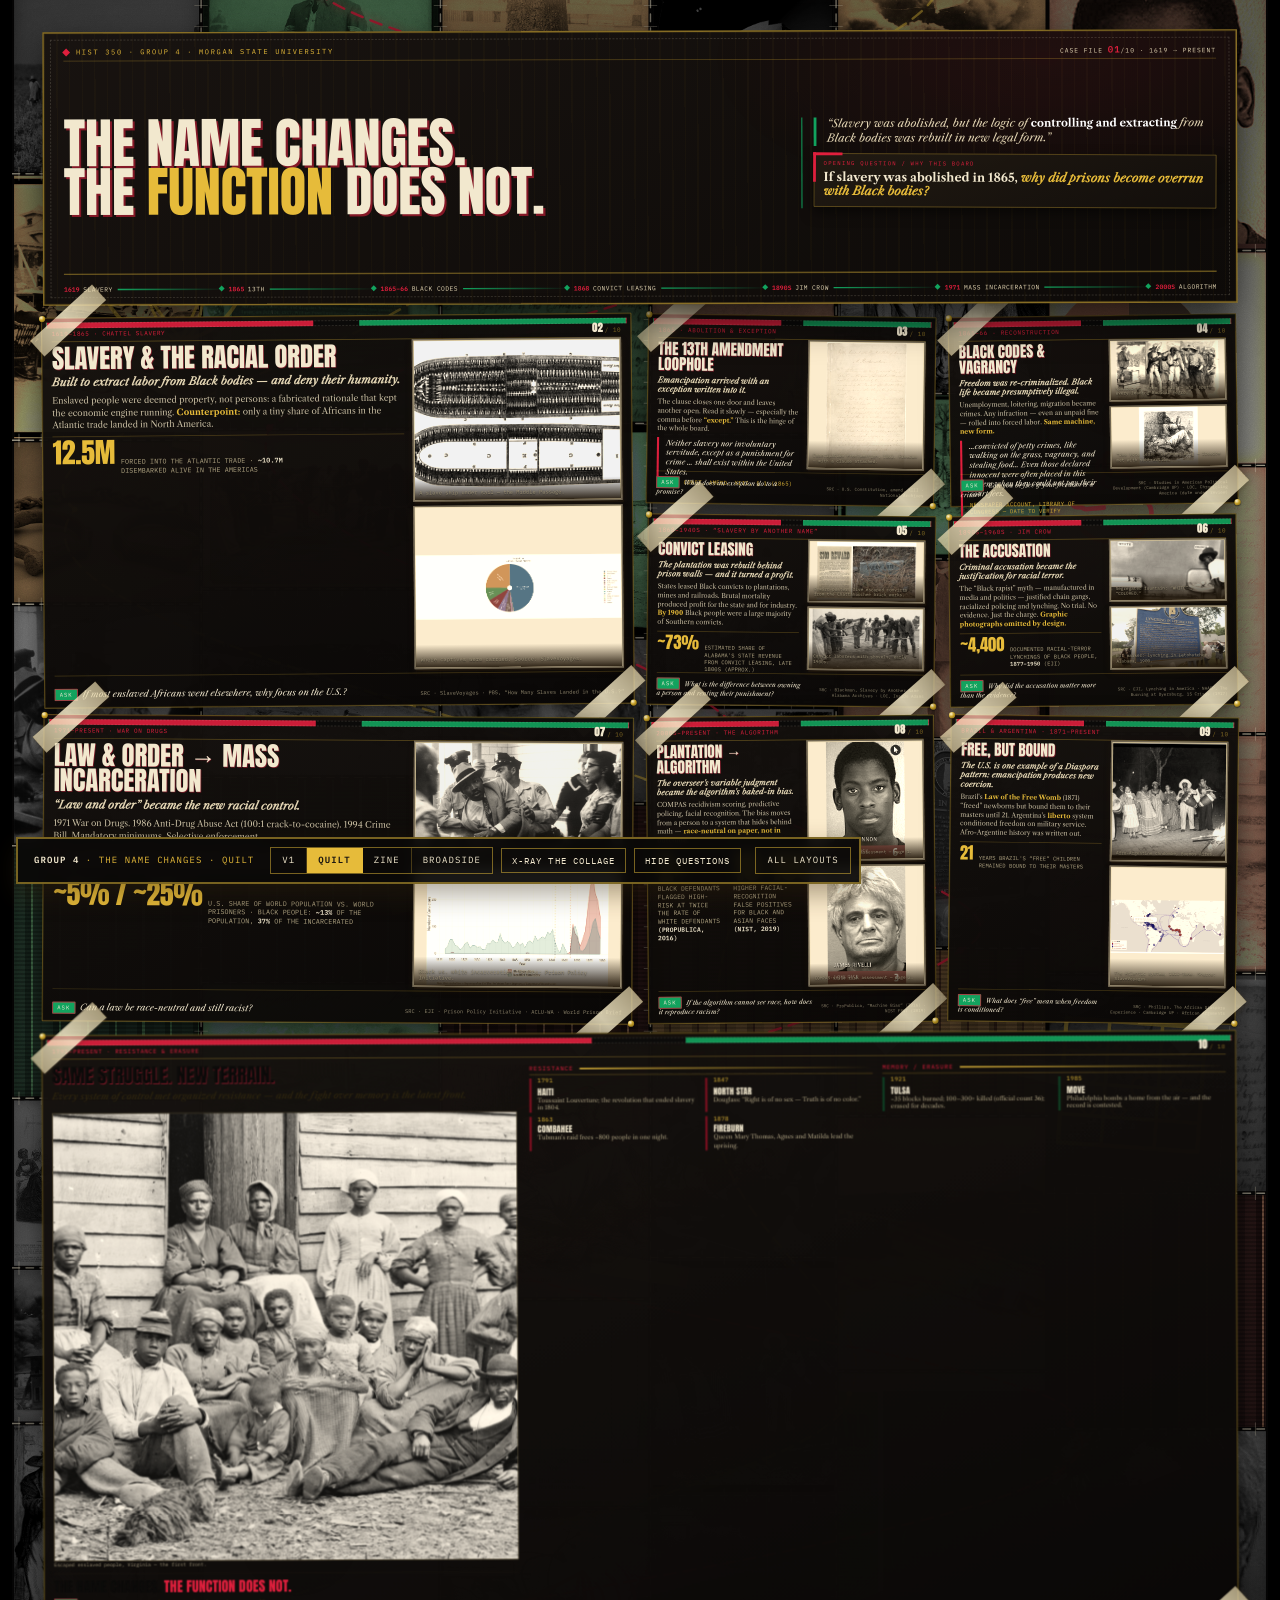
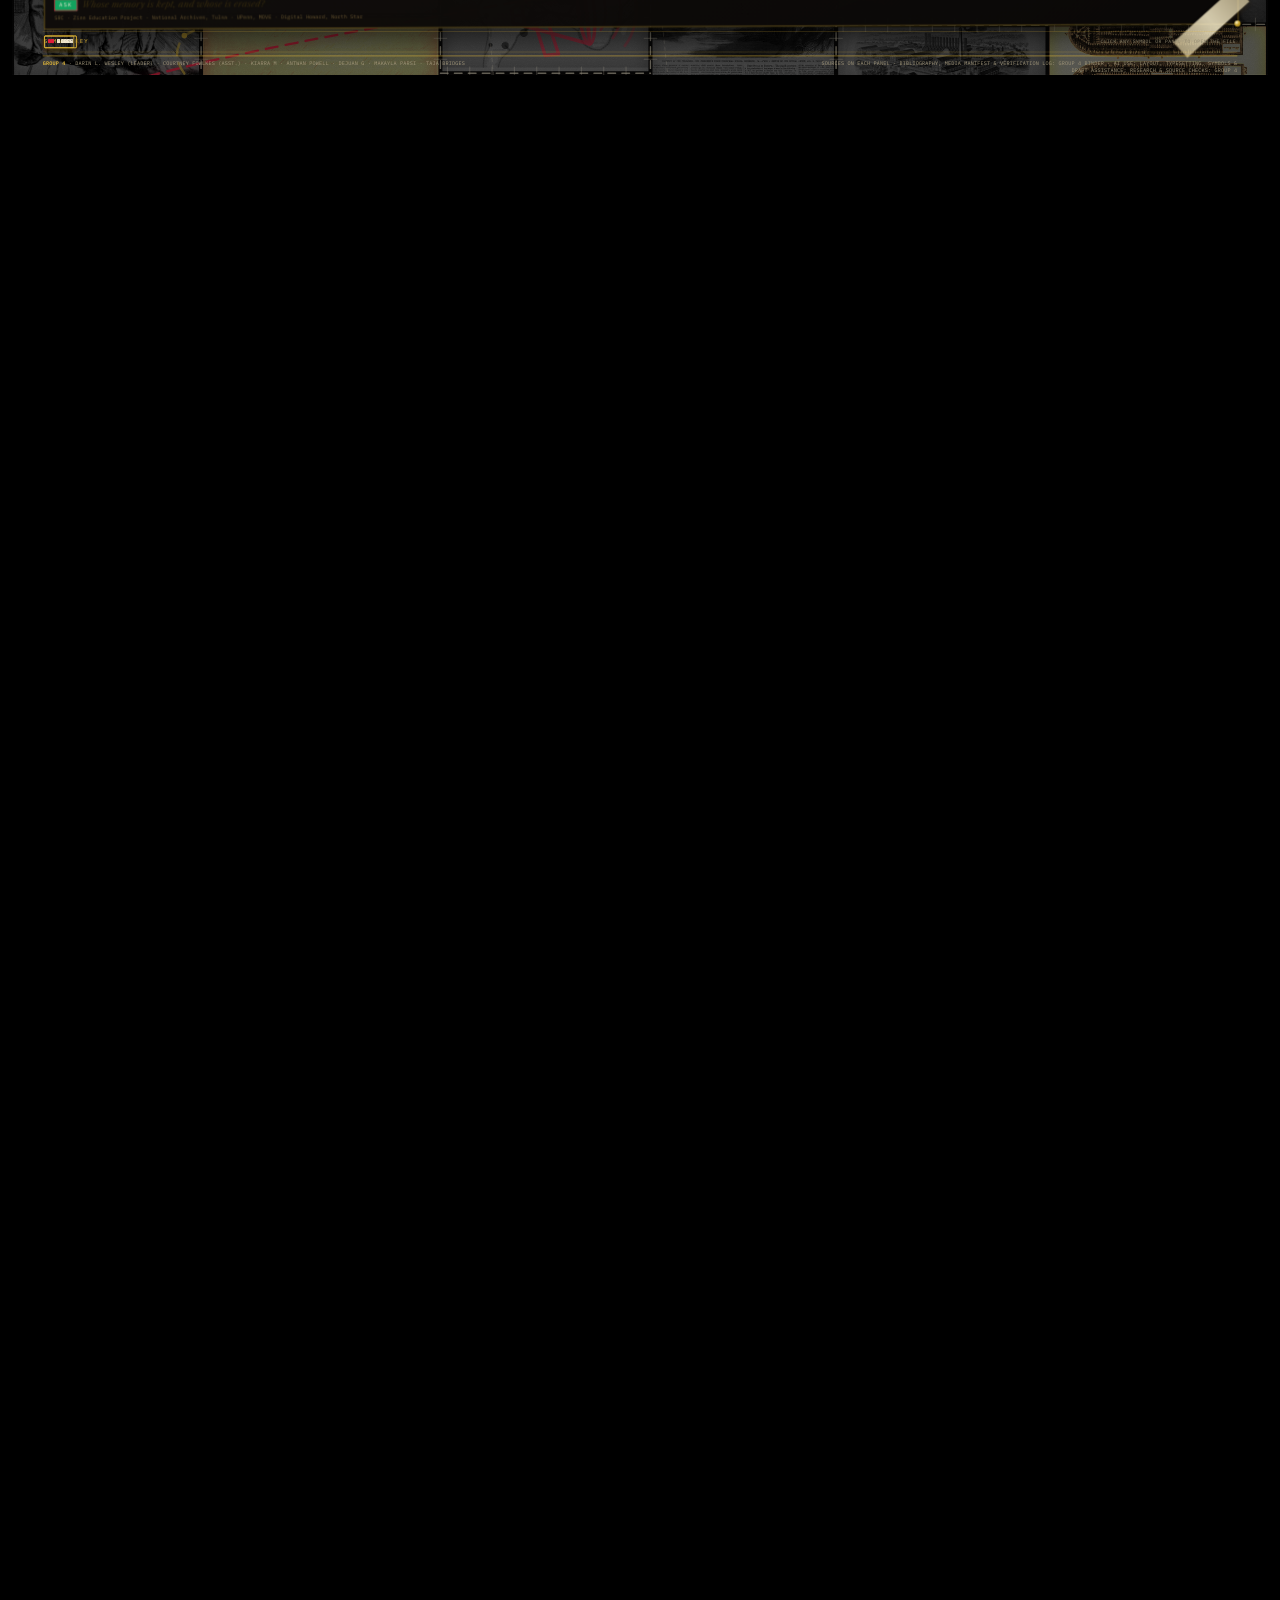
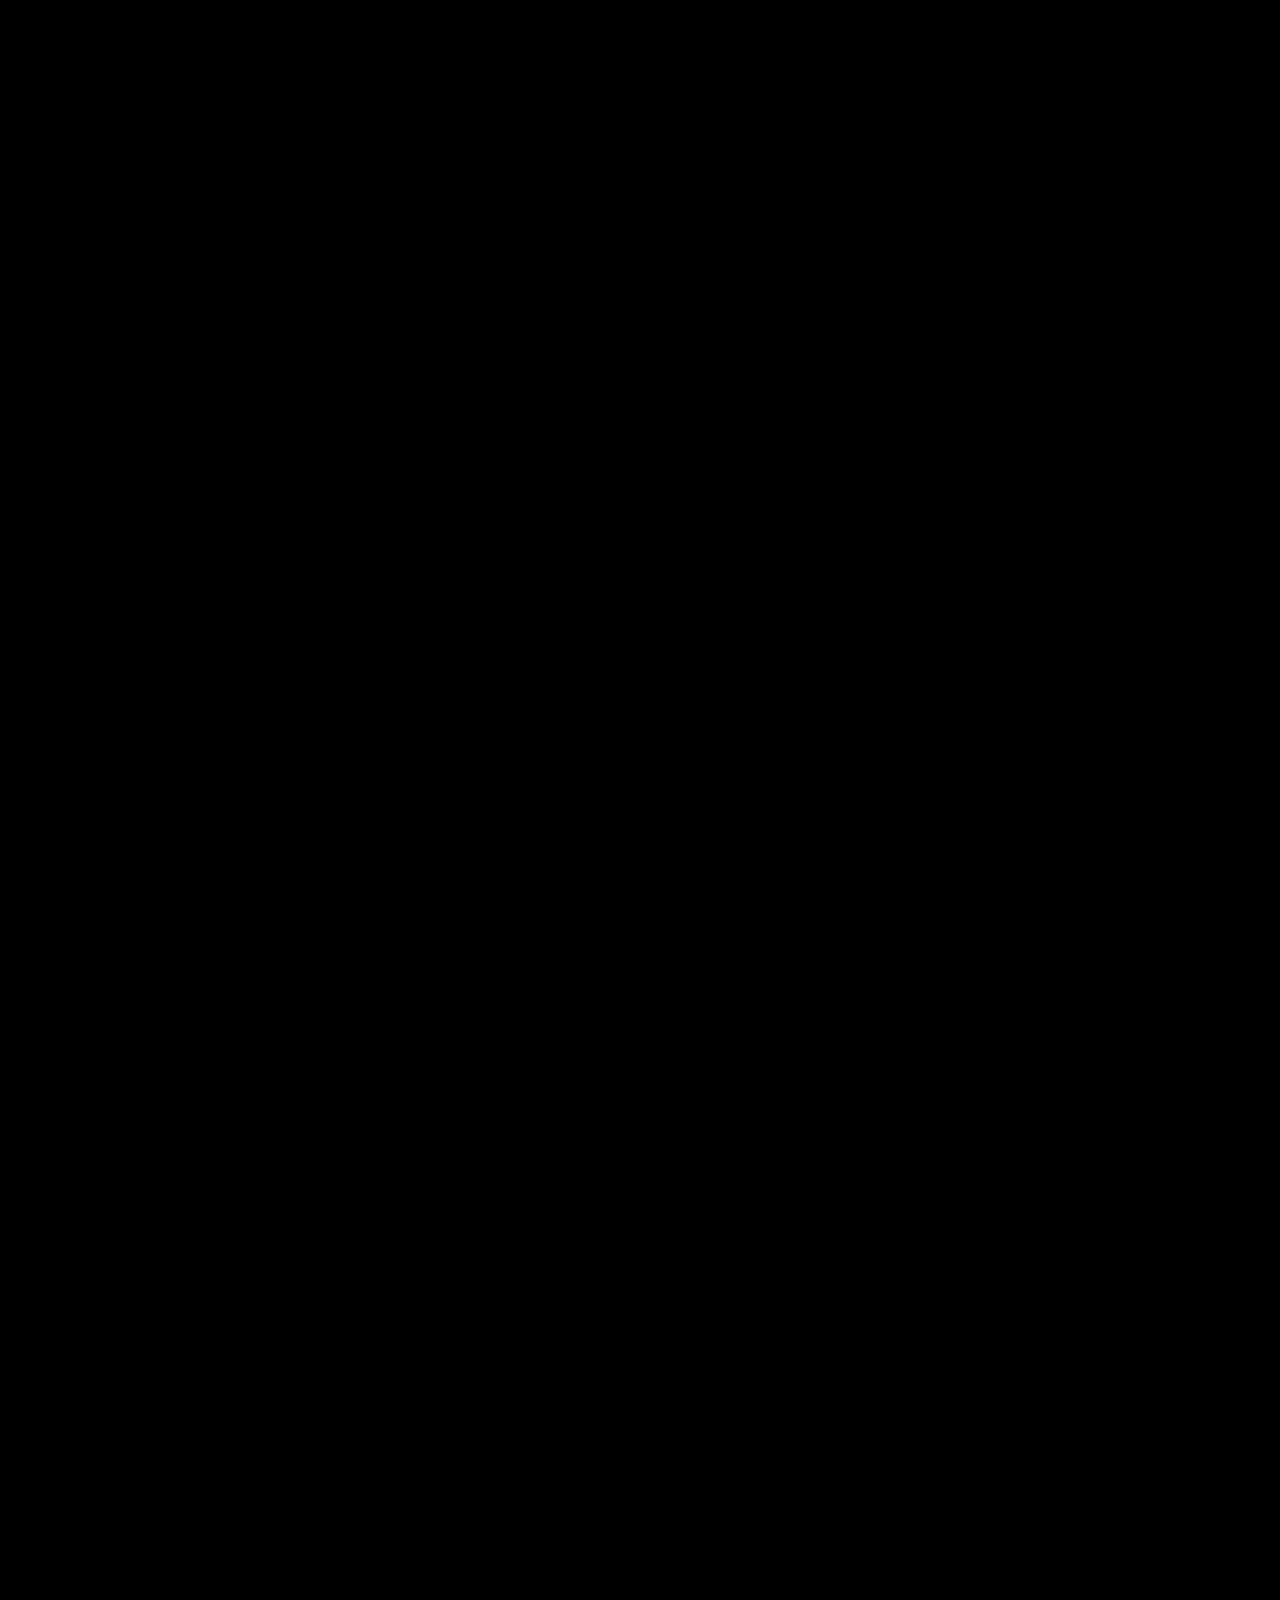
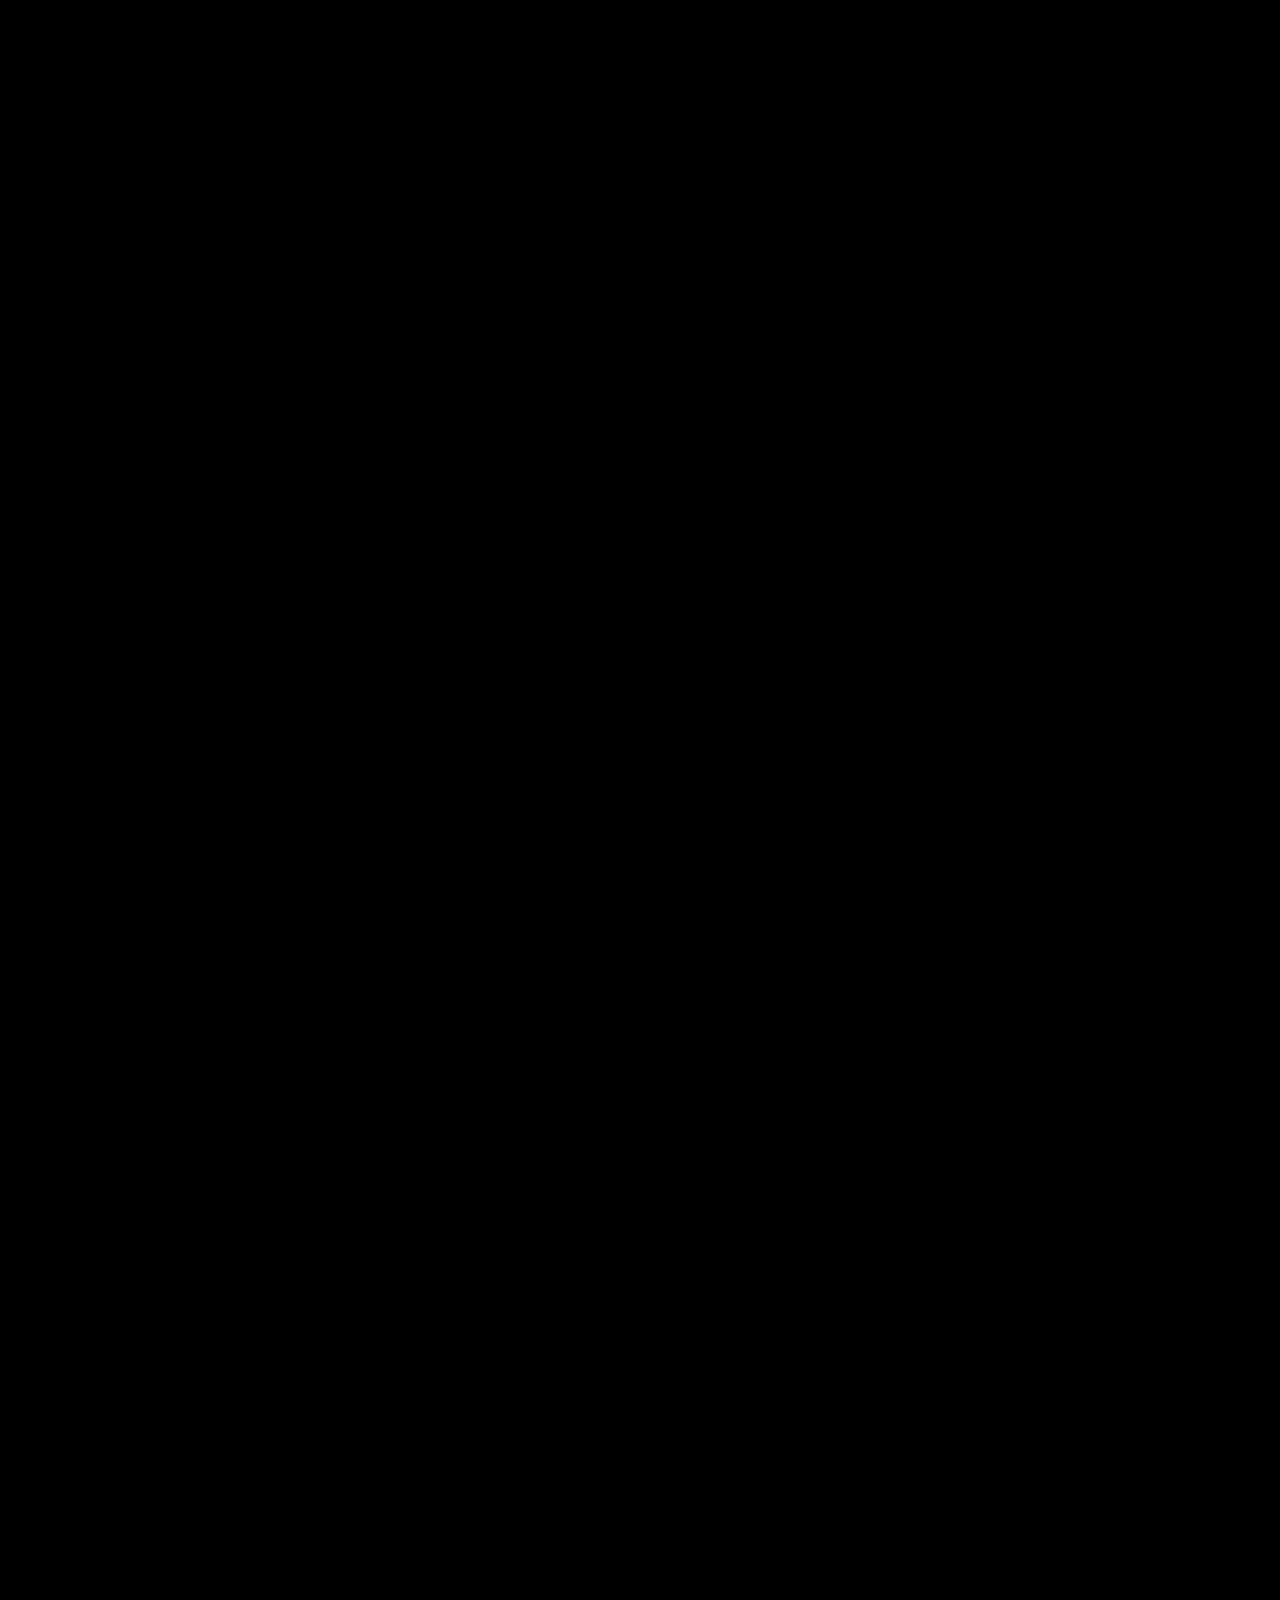
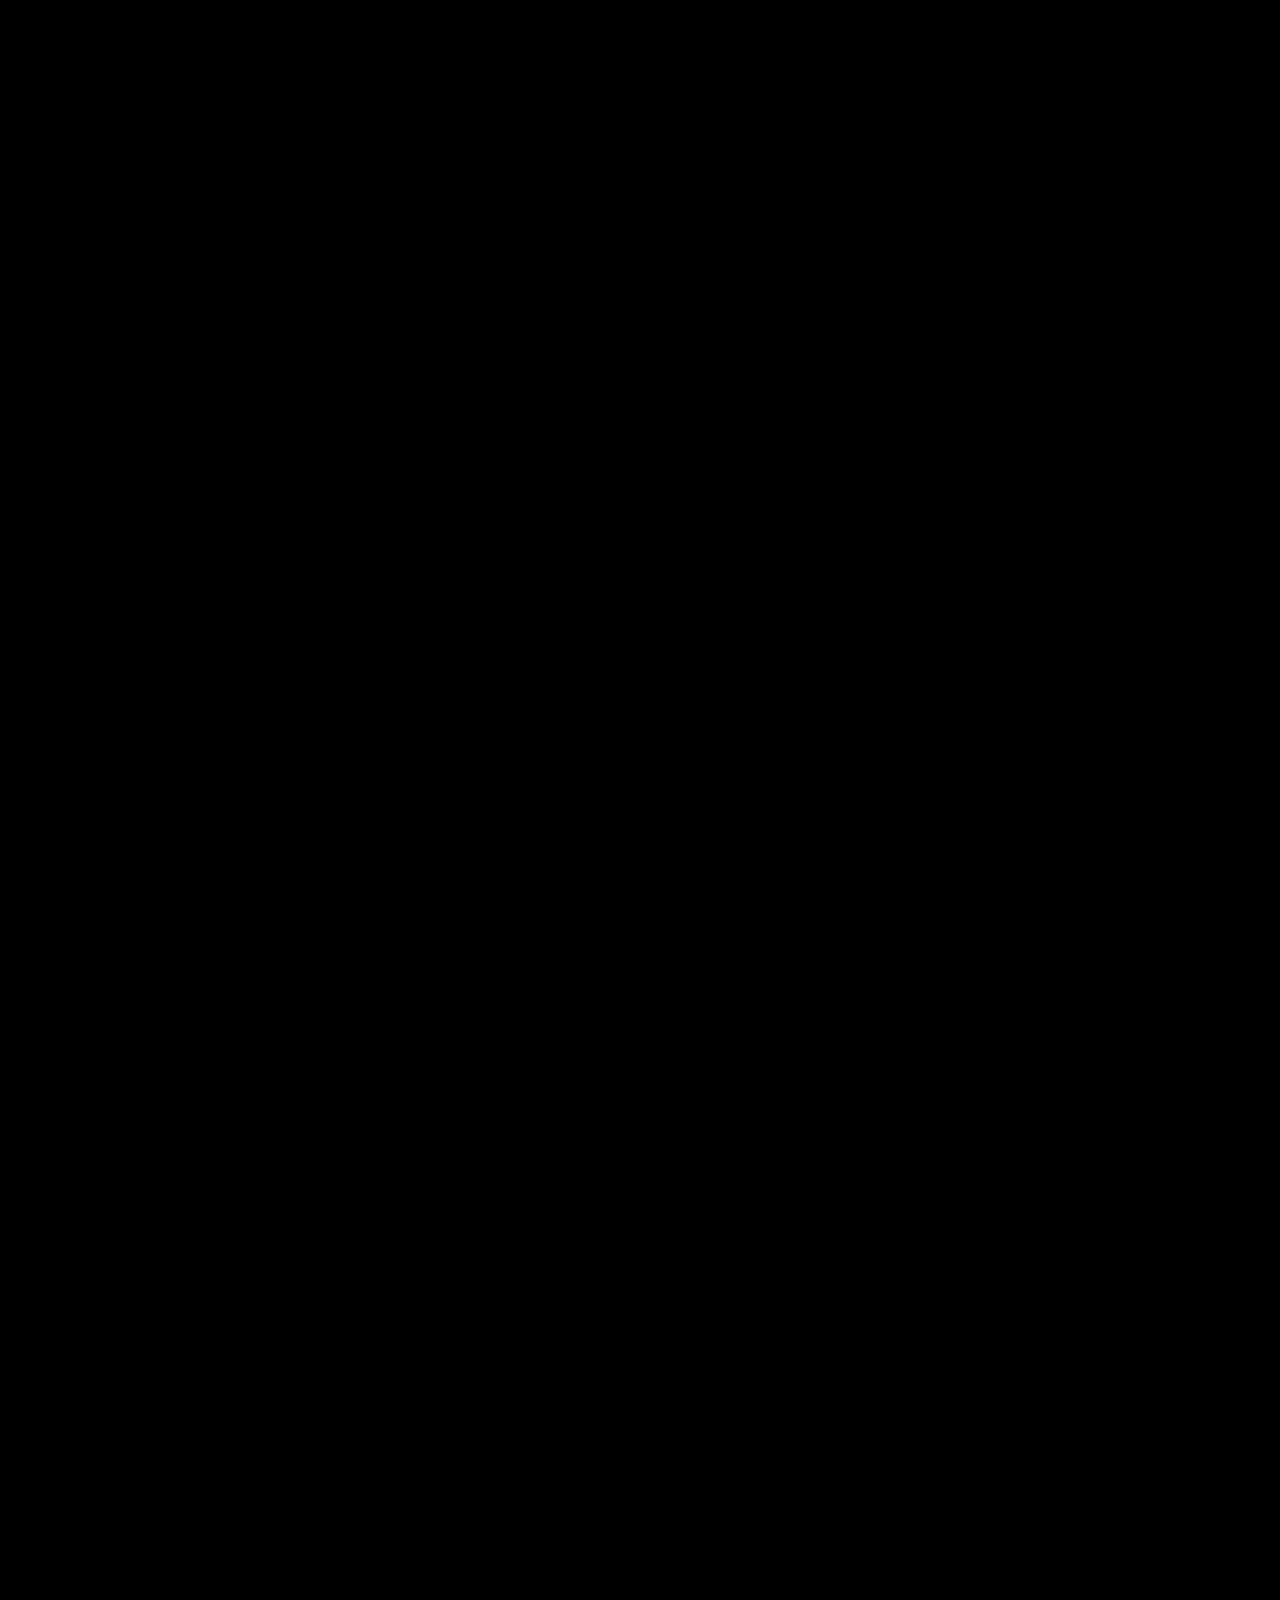
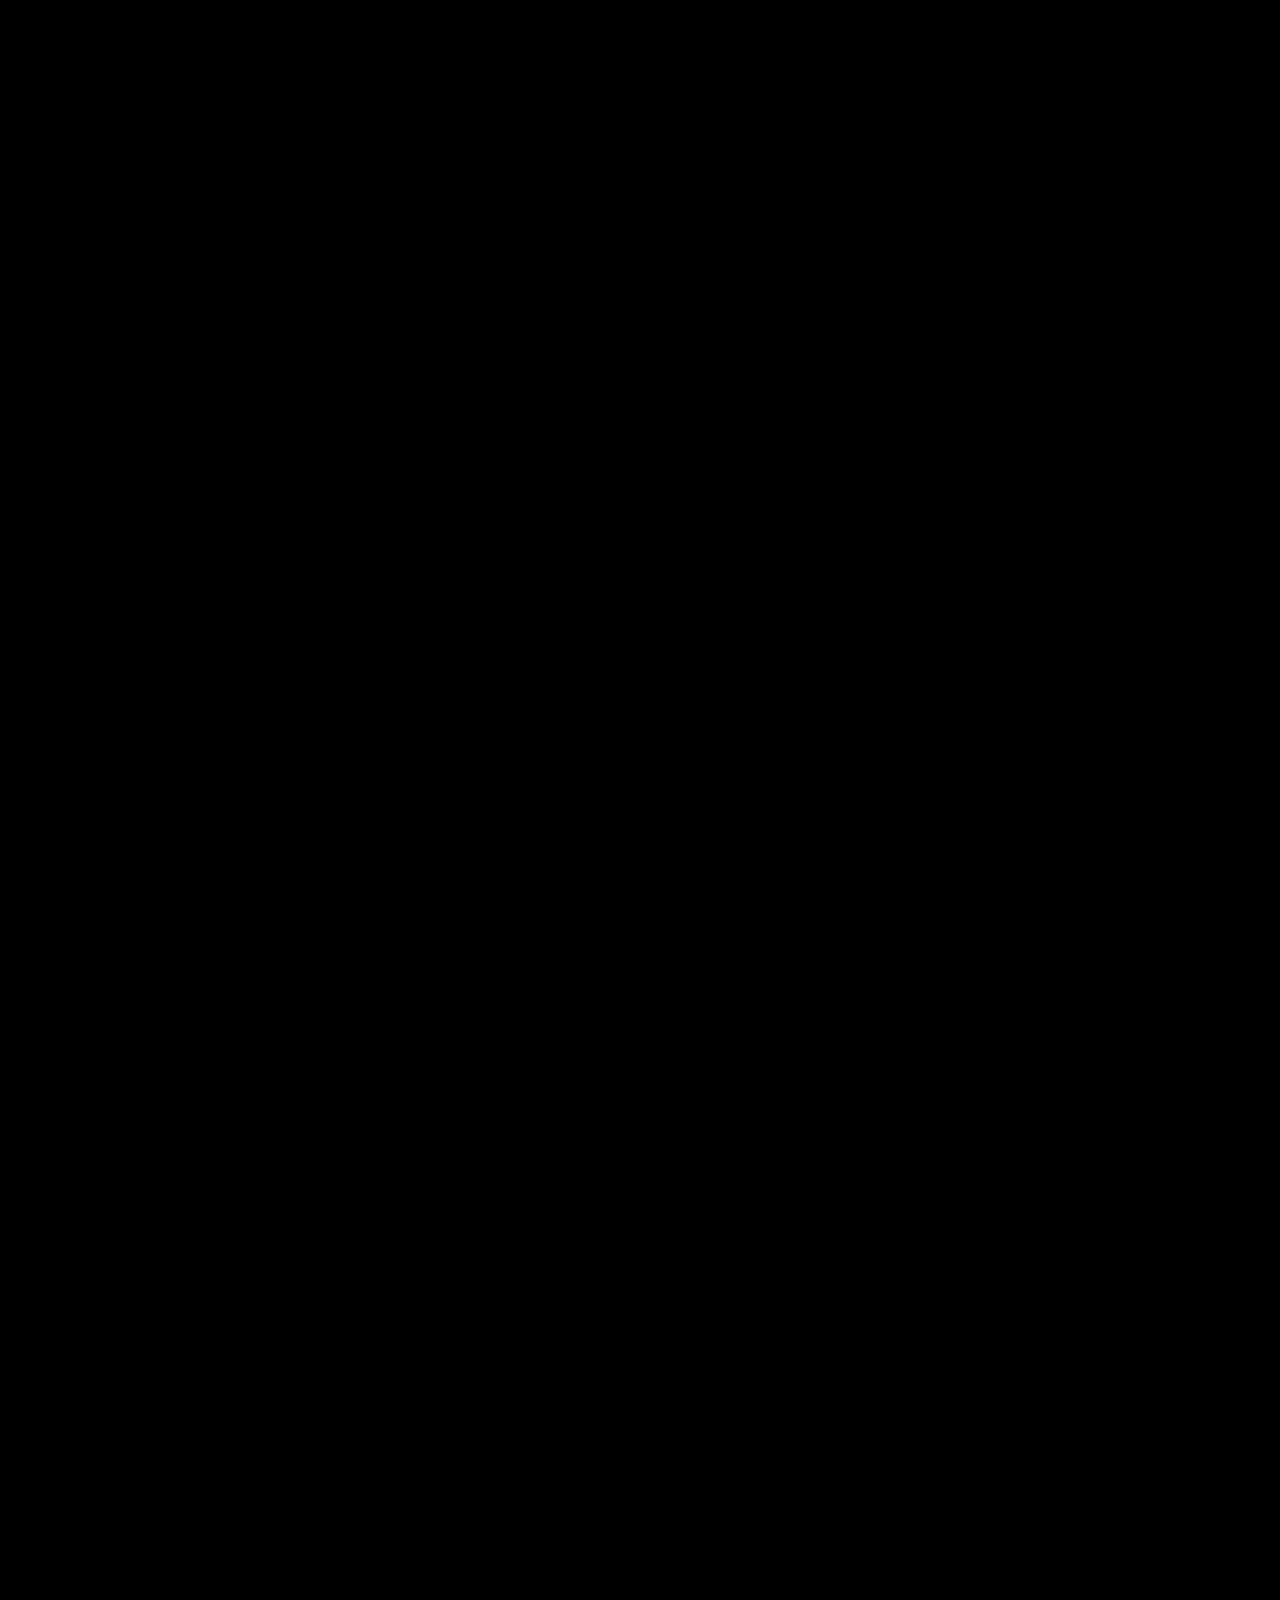
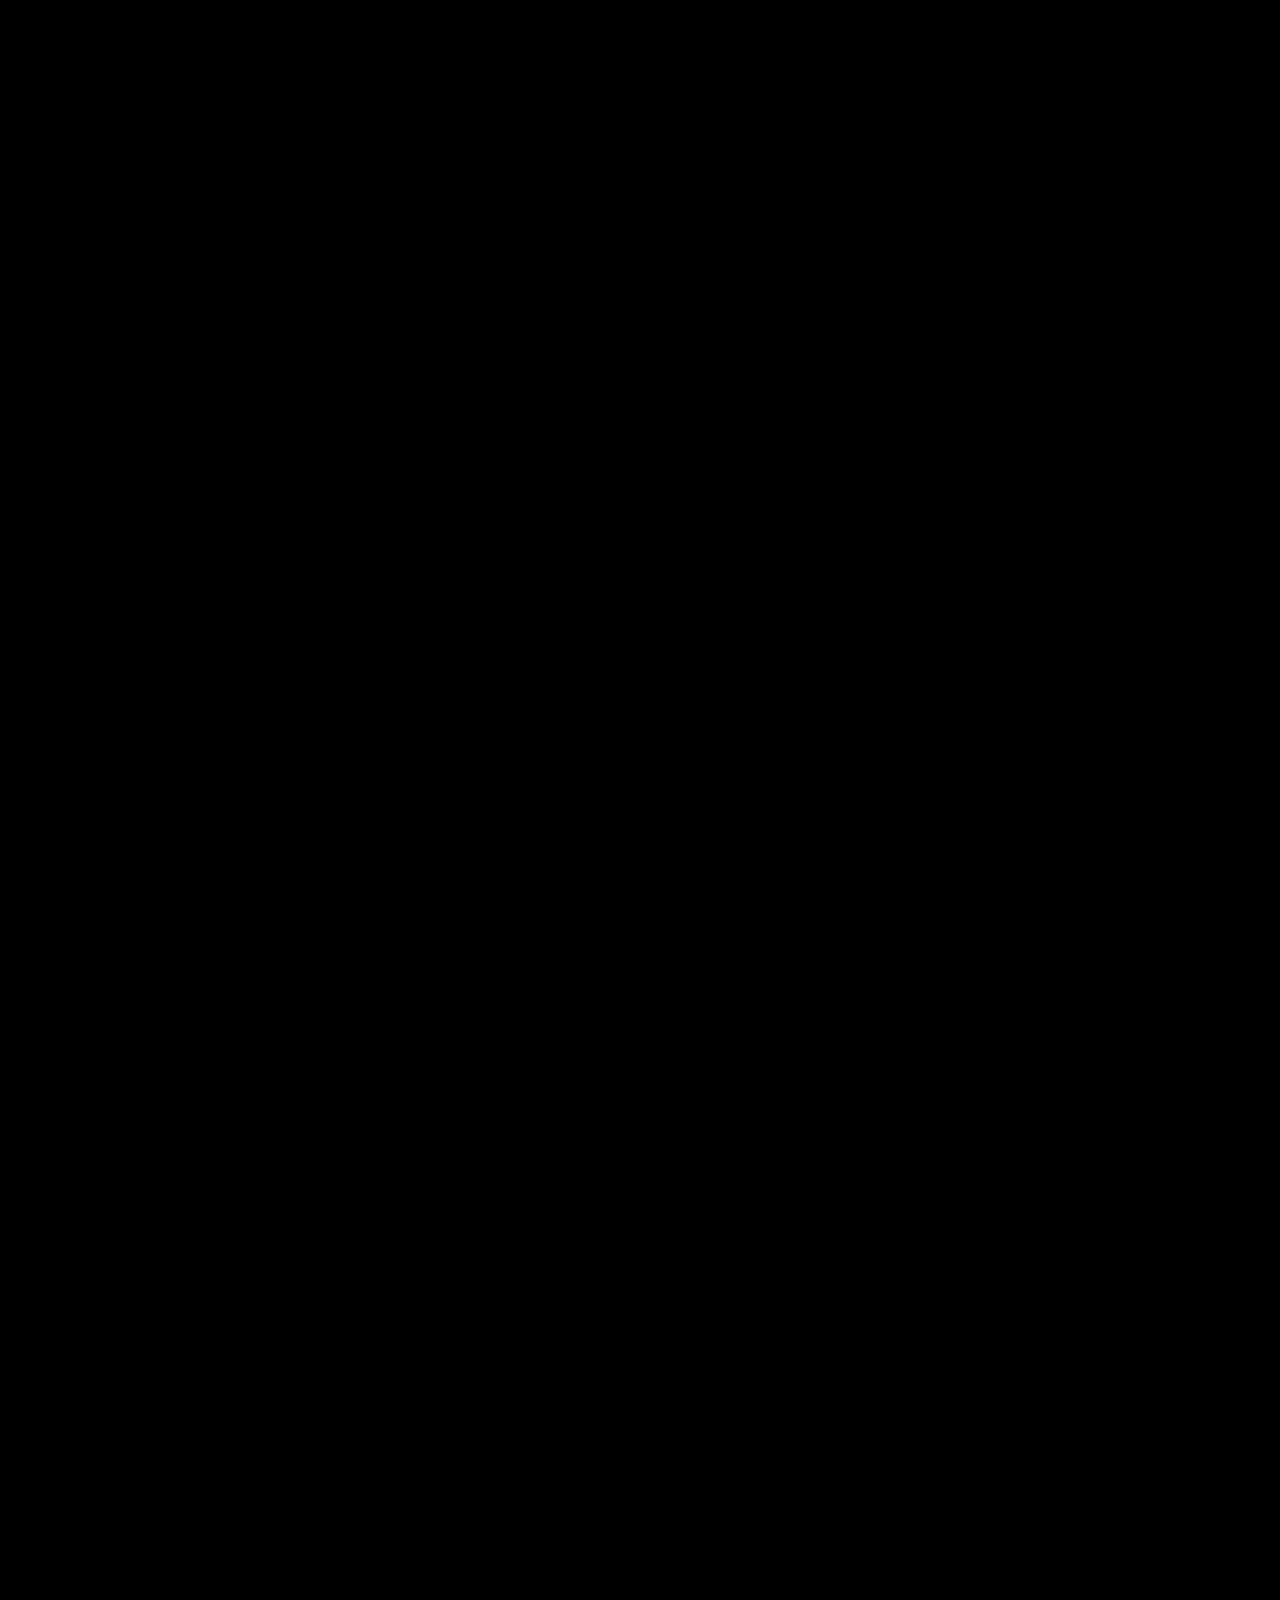
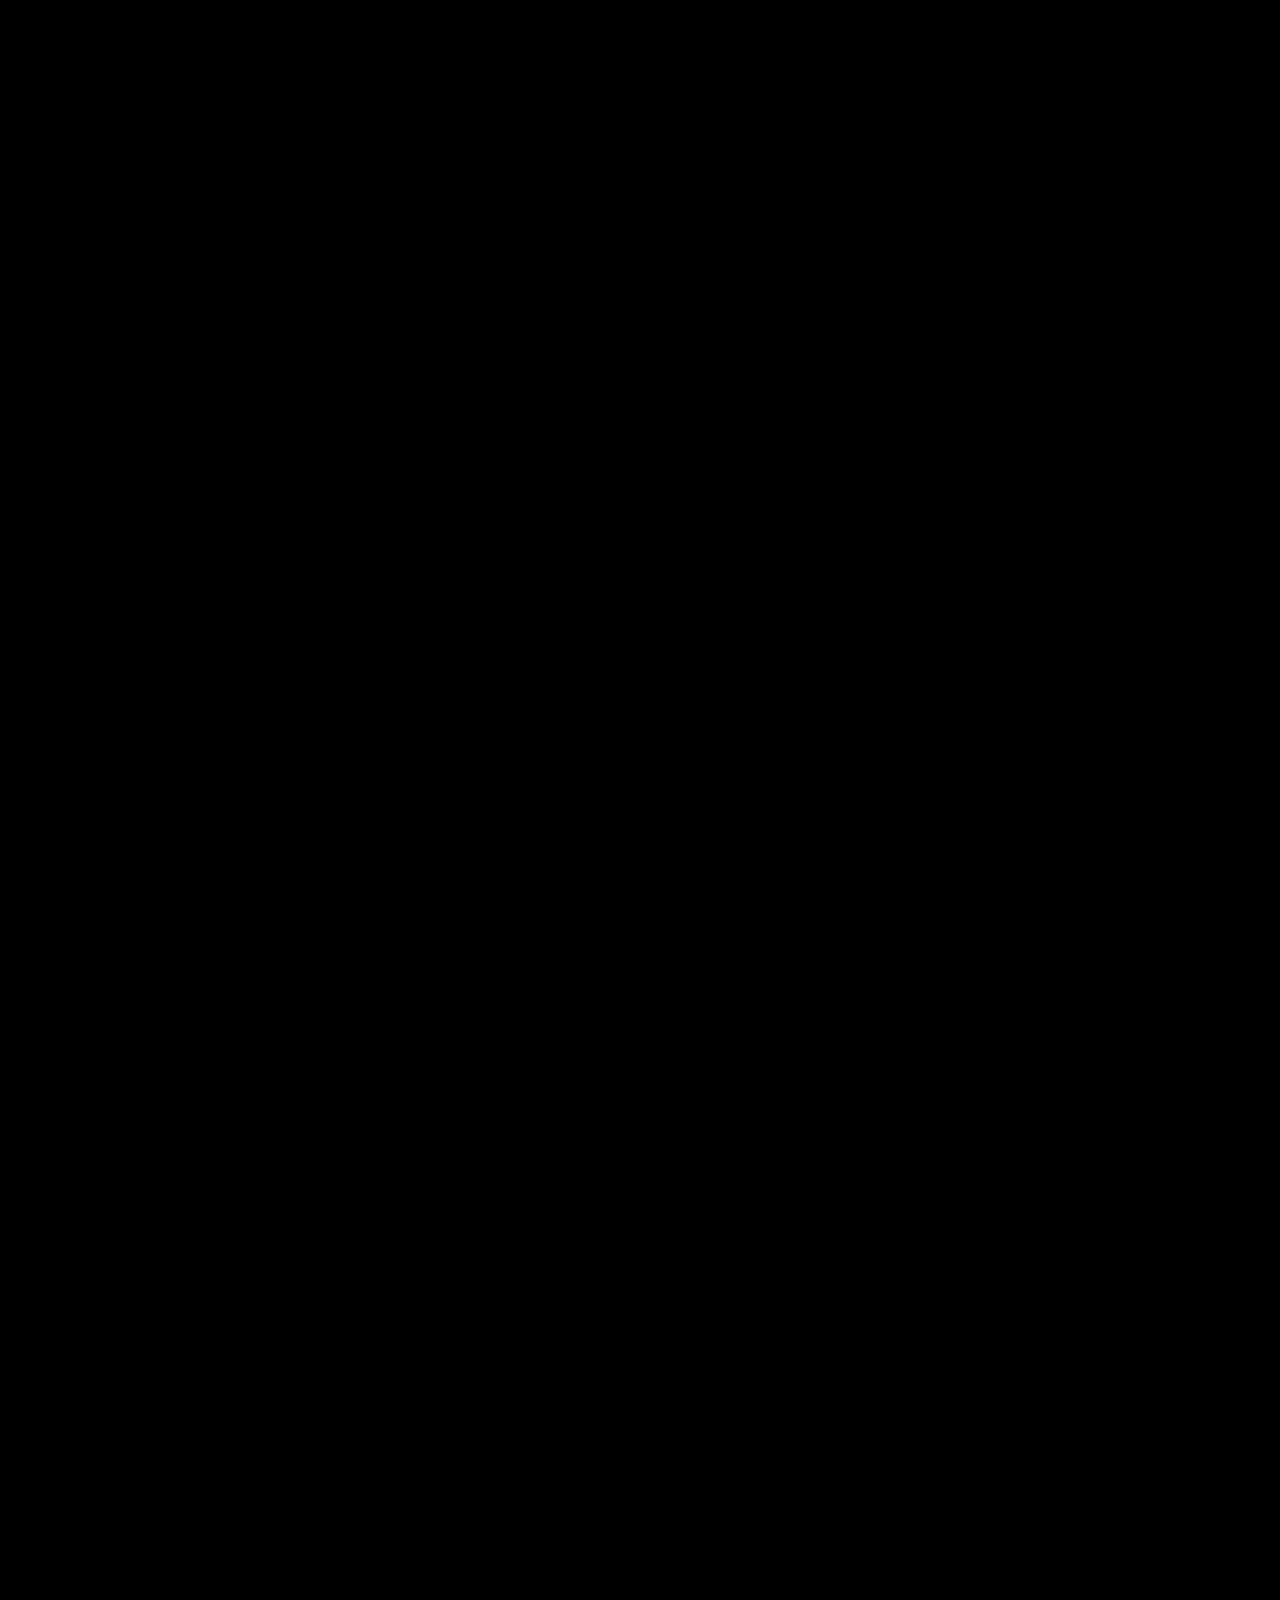
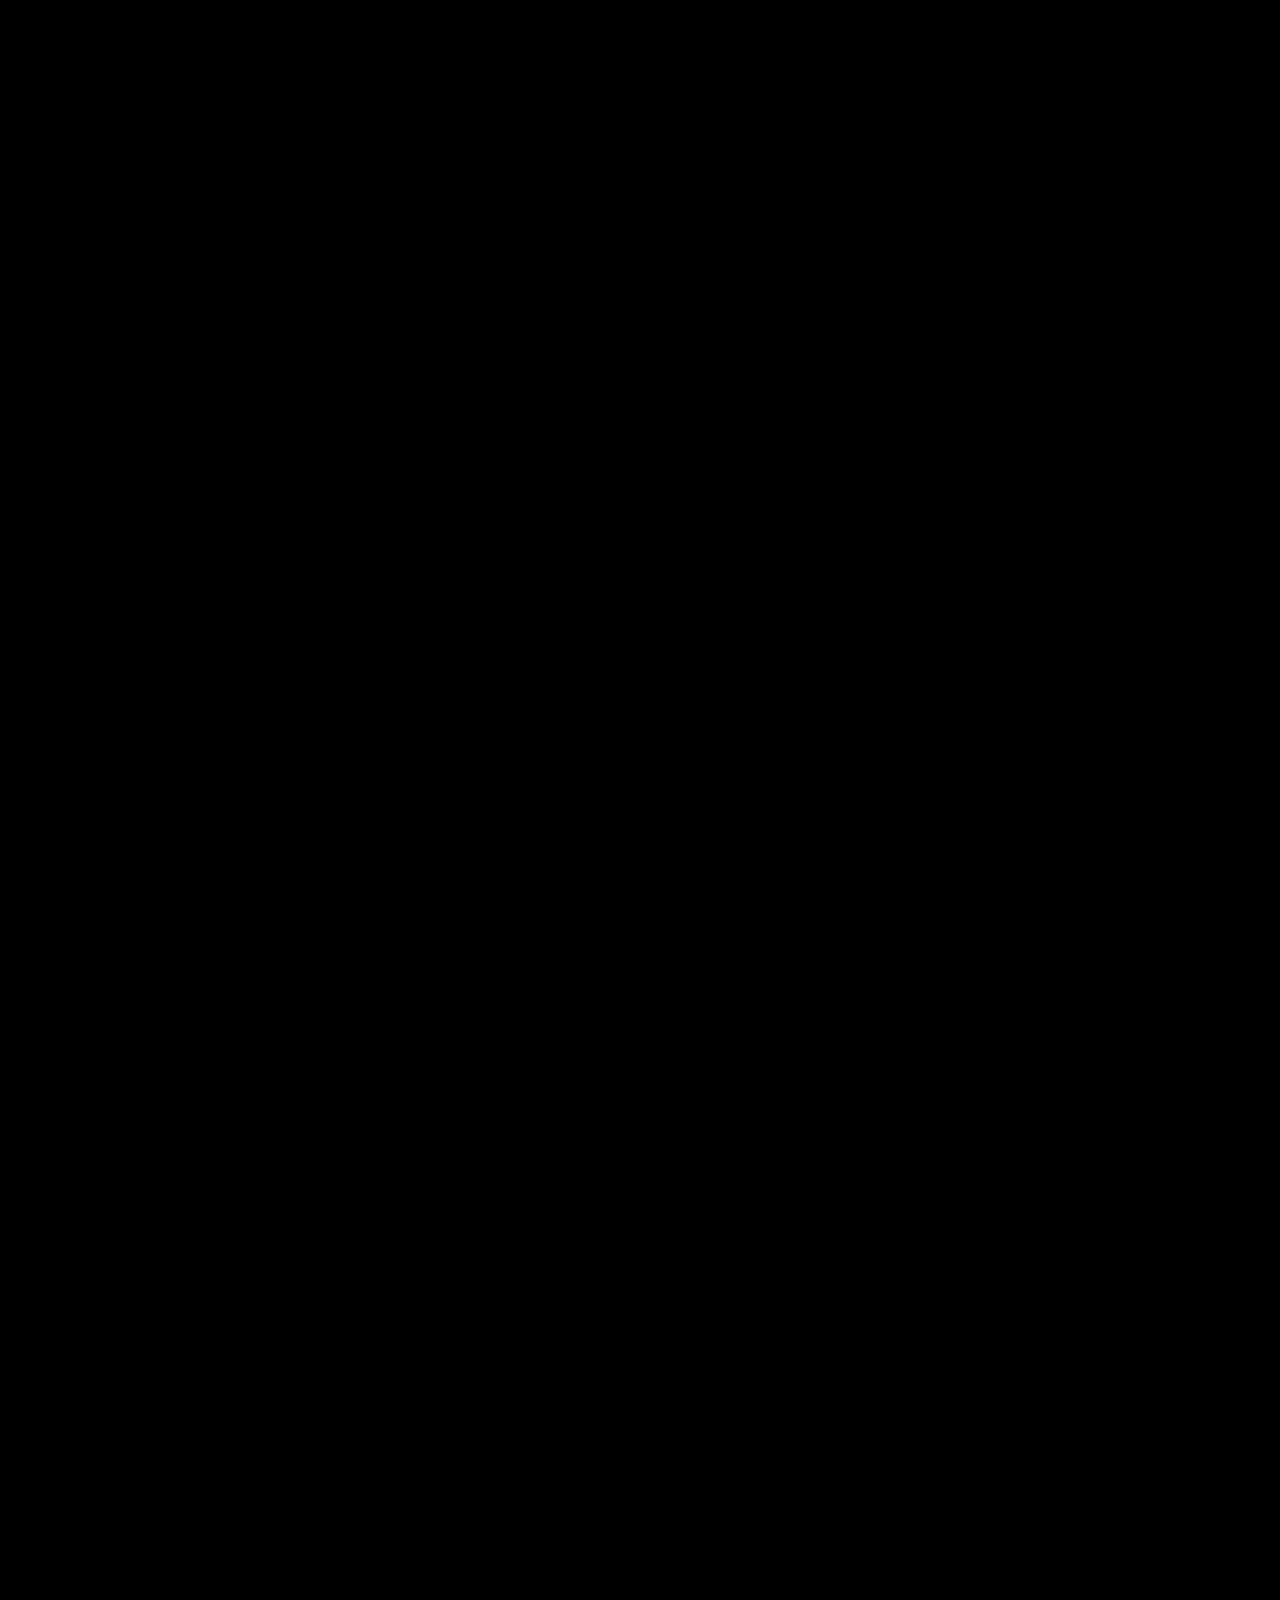
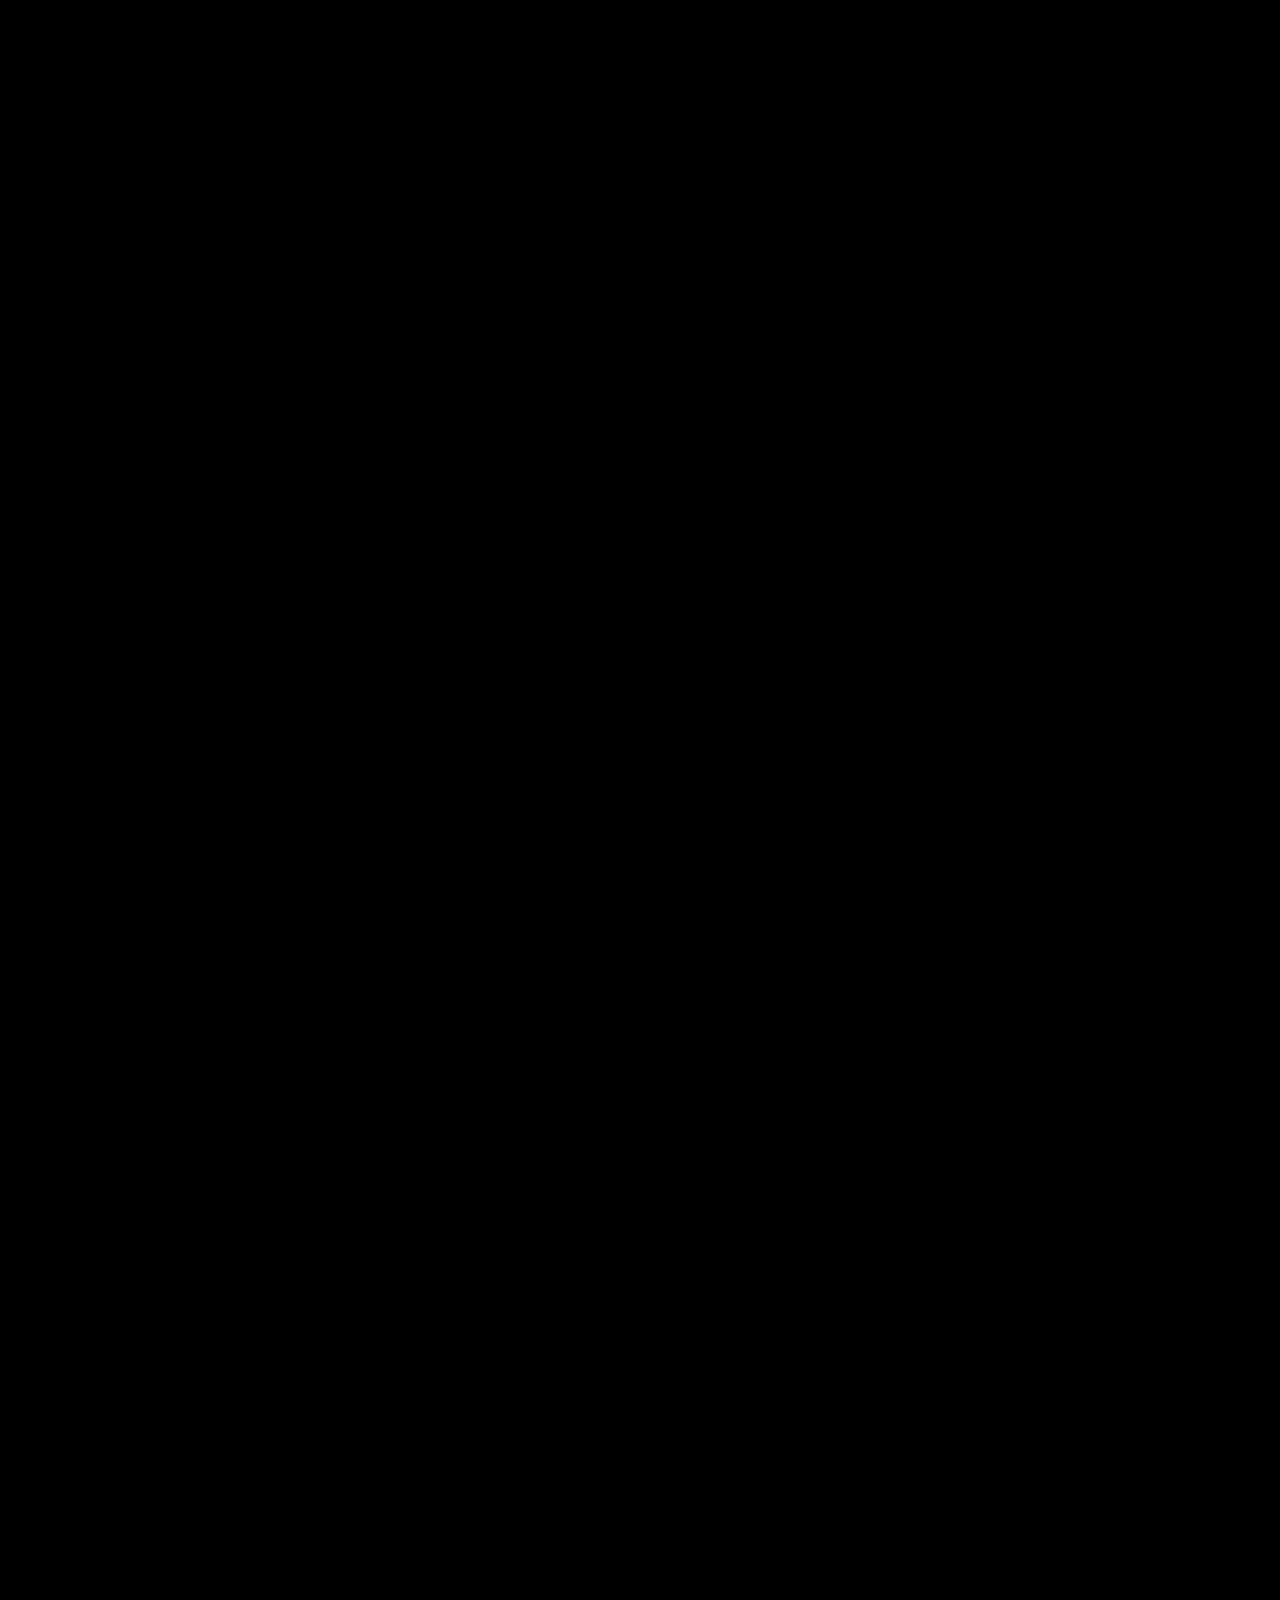
==== index.html @ ad74e55a "file strut cleanup" ====
<!doctype html>
<html lang="en">
<head>
  <meta charset="utf-8">
  <meta name="viewport" content="width=device-width, initial-scale=1">
  <meta http-equiv="refresh" content="0; url=infographic/">
  <title>The Name Changes. The Function Does Not.</title>
  <link rel="canonical" href="infographic/">
</head>
<body>
  <p><a href="infographic/">Open the infographic</a></p>
</body>
</html>
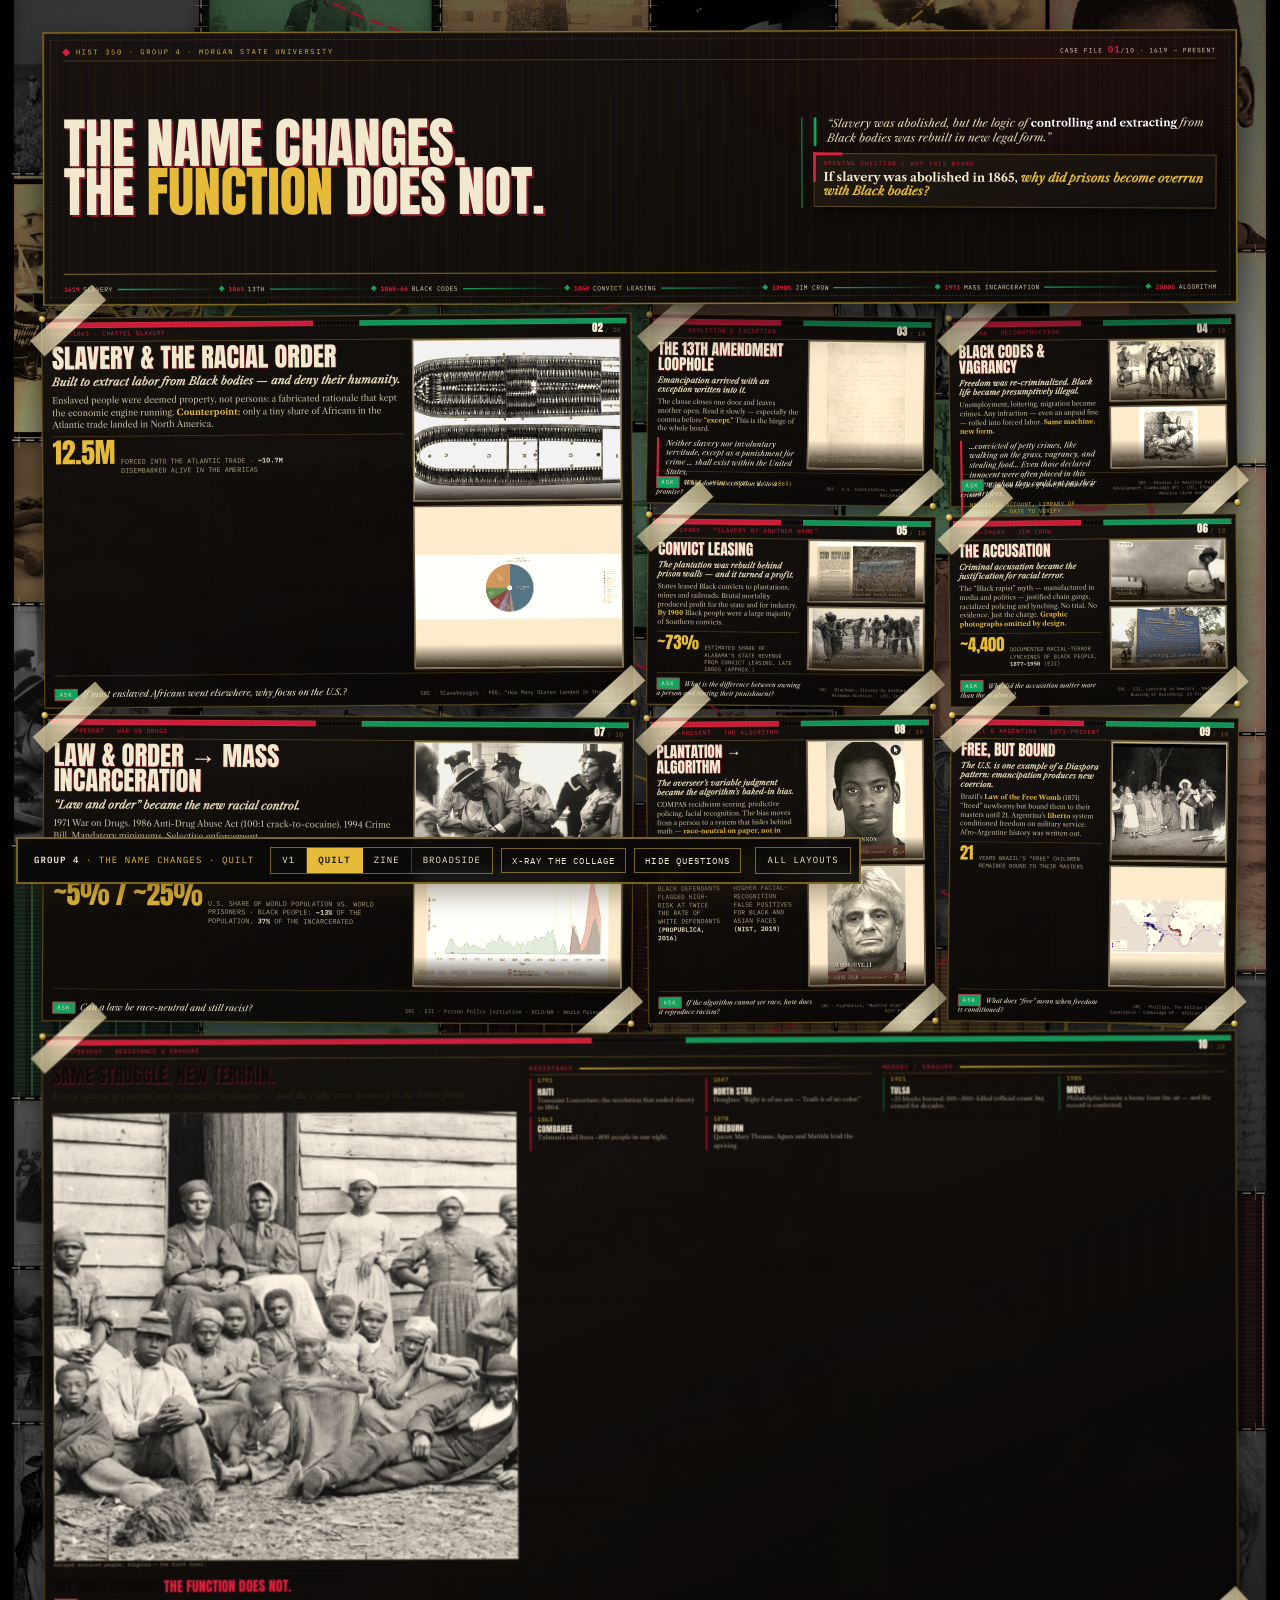
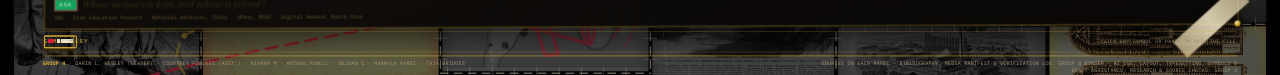
==== commit 6bf9fdbd: "moving root folder" ====
--- a/index.html
+++ b/index.html
@@ -1,13 +1,338 @@
 <!doctype html>
 <html lang="en">
 <head>
-  <meta charset="utf-8">
-  <meta name="viewport" content="width=device-width, initial-scale=1">
-  <meta http-equiv="refresh" content="0; url=infographic/">
-  <title>The Name Changes. The Function Does Not.</title>
-  <link rel="canonical" href="infographic/">
+<meta charset="utf-8">
+<meta name="viewport" content="width=device-width, initial-scale=1">
+<title>Group 4 · The Name Changes — quilt</title>
+<link rel="stylesheet" href="assets/fonts/fonts.css">
+<link rel="stylesheet" href="assets/fonts/caslon.css">
+<link rel="stylesheet" href="assets/board.css">
+<link rel="stylesheet" href="assets/board_v4.css">
 </head>
-<body>
-  <p><a href="infographic/">Open the infographic</a></p>
+<body data-variant="a" data-layout="quilt">
+<div class="holder"><div class="stage" id="stage">
+  <div class="quilt" aria-hidden="true"><div class="patch t-ink" style="left:3px;top:-21px;width:265px;height:267px;background-image:url('media/inarcerated_laborers_from-louisiana-state-penitentiary-angola.png')"></div><div class="patch t-gold" style="left:3px;top:252px;width:265px;height:376px;background-image:url('assets/external/tulsa_furniture_street.jpg')"></div><div class="patch t-gold" style="left:3px;top:634px;width:265px;height:229px;background-image:url('assets/external/shackles_pre1860.jpg')"></div><div class="patch t-ink" style="left:3px;top:869px;width:265px;height:340px;background-image:url('media/mlk_arrested.jpg')"></div><div class="patch swatch t-green" style="left:3px;top:1215px;width:265px;height:356px"></div><div class="patch t-ink" style="left:3px;top:1577px;width:265px;height:237px;background-image:url('assets/external/freedmen_school_richmond.jpg')"></div><div class="patch t-ink" style="left:3px;top:1820px;width:265px;height:217px;background-image:url('assets/external/tulsa_greenwood_burning.jpg')"></div><div class="patch t-ink" style="left:3px;top:2043px;width:265px;height:359px;background-image:url('media/imagery.jpg')"></div><div class="patch t-gold" style="left:3px;top:2408px;width:265px;height:13px;background-image:url('assets/external/chain_gang_thomasville.jpg')"></div><div class="patch t-green" style="left:274px;top:-21px;width:337px;height:287px;background-image:url('assets/external/buffalo_soldier_25th.jpg')"></div><div class="patch t-green" style="left:274px;top:272px;width:337px;height:340px;background-image:url('media/letohatchee.jpg')"></div><div class="patch t-red" style="left:274px;top:618px;width:337px;height:223px;background-image:url('media/african_american_convicts_w_shovels.jpg')"></div><div class="patch t-ink" style="left:274px;top:847px;width:337px;height:264px;background-image:url('assets/external/tulsa_ruins_after_mob.jpg')"></div><div class="patch swatch t-green" style="left:274px;top:1117px;width:337px;height:288px"></div><div class="patch t-green" style="left:274px;top:1411px;width:337px;height:307px;background-image:url('media/ChatahoocheebricksEnglishWeb-768x576.jpg')"></div><div class="patch t-green" style="left:274px;top:1724px;width:337px;height:350px;background-image:url('media/risk_score_p1_1.png')"></div><div class="patch t-ink" style="left:274px;top:2080px;width:337px;height:232px;background-image:url('media/Slave%20Voyages%20Pie%20Chart.png')"></div><div class="patch t-gold" style="left:274px;top:2318px;width:337px;height:103px;background-image:url('media/emancipation_proclamation.jpg')"></div><div class="patch t-gold" style="left:617px;top:-21px;width:295px;height:288px;background-image:url('assets/external/on_the_chain_gang.jpg')"></div><div class="patch t-green" style="left:617px;top:273px;width:295px;height:331px;background-image:url('media/south_carolina_first_slave_law.jpg')"></div><div class="patch t-green" style="left:617px;top:610px;width:295px;height:301px;background-image:url('assets/external/tulsa_ruins_after_riot.jpg')"></div><div class="patch t-ink" style="left:617px;top:917px;width:295px;height:232px;background-image:url('media/risk_score_p1_2.png')"></div><div class="patch swatch t-red" style="left:617px;top:1155px;width:295px;height:337px"></div><div class="patch t-red" style="left:617px;top:1498px;width:295px;height:361px;background-image:url('media/one_vote_less.jpg')"></div><div class="patch t-green" style="left:617px;top:1865px;width:295px;height:293px;background-image:url('media/prsion_blck_vs_white.png')"></div><div class="patch t-ink" style="left:617px;top:2164px;width:295px;height:231px;background-image:url('media/Slave%20Voyages%20Map.png')"></div><div class="patch t-ink" style="left:617px;top:2401px;width:295px;height:20px;background-image:url('media/escaped_enslaved_people_from_plantation_virgiana.jpg')"></div><div class="patch t-ink" style="left:918px;top:-21px;width:260px;height:372px;background-image:url('media/angola_prison_guard_tower.png')"></div><div class="patch t-red" style="left:918px;top:357px;width:260px;height:263px;background-image:url('media/fountain_seg.jpg')"></div><div class="patch t-ink" style="left:918px;top:626px;width:260px;height:377px;background-image:url('media/inarcerated_laborers_from-louisiana-state-penitentiary-angola.png')"></div><div class="patch t-ink" style="left:918px;top:1009px;width:260px;height:218px;background-image:url('assets/external/tulsa_furniture_street.jpg')"></div><div class="patch swatch t-gold" style="left:918px;top:1233px;width:260px;height:302px"></div><div class="patch t-ink" style="left:918px;top:1541px;width:260px;height:258px;background-image:url('media/mlk_arrested.jpg')"></div><div class="patch t-ink" style="left:918px;top:1805px;width:260px;height:335px;background-image:url('media/afroargentines_playing_candombe_porteno_near_bonfire_of_sain_john.jpg')"></div><div class="patch t-ink" style="left:918px;top:2146px;width:260px;height:275px;background-image:url('assets/external/freedmen_school_richmond.jpg')"></div><div class="patch t-gold" style="left:1184px;top:-21px;width:297px;height:282px;background-image:url('assets/external/tulsa_greenwood_burning.jpg')"></div><div class="patch t-ink" style="left:1184px;top:267px;width:297px;height:294px;background-image:url('media/imagery.jpg')"></div><div class="patch t-green" style="left:1184px;top:567px;width:297px;height:231px;background-image:url('assets/external/chain_gang_thomasville.jpg')"></div><div class="patch t-red" style="left:1184px;top:804px;width:297px;height:252px;background-image:url('assets/external/buffalo_soldier_25th.jpg')"></div><div class="patch t-ink" style="left:1184px;top:1062px;width:297px;height:294px;background-image:url('media/letohatchee.jpg')"></div><div class="patch swatch t-gold" style="left:1184px;top:1362px;width:297px;height:234px"></div><div class="patch t-red" style="left:1184px;top:1602px;width:297px;height:360px;background-image:url('assets/external/tulsa_ruins_after_mob.jpg')"></div><div class="patch t-green" style="left:1184px;top:1968px;width:297px;height:358px;background-image:url('media/moneyreward.jpg')"></div><div class="patch t-ink" style="left:1184px;top:2332px;width:297px;height:89px;background-image:url('media/ChatahoocheebricksEnglishWeb-768x576.jpg')"></div><div class="patch t-red" style="left:1487px;top:-21px;width:310px;height:377px;background-image:url('media/risk_score_p1_1.png')"></div><div class="patch t-red" style="left:1487px;top:362px;width:310px;height:302px;background-image:url('media/Slave%20Voyages%20Pie%20Chart.png')"></div><div class="patch t-red" style="left:1487px;top:670px;width:310px;height:379px;background-image:url('media/emancipation_proclamation.jpg')"></div><div class="patch t-red" style="left:1487px;top:1055px;width:310px;height:337px;background-image:url('assets/external/on_the_chain_gang.jpg')"></div><div class="patch t-ink" style="left:1487px;top:1398px;width:310px;height:309px;background-image:url('media/south_carolina_first_slave_law.jpg')"></div><div class="patch swatch t-red" style="left:1487px;top:1713px;width:310px;height:332px"></div><div class="patch t-ink" style="left:1487px;top:2051px;width:310px;height:274px;background-image:url('media/risk_score_p1_2.png')"></div><div class="patch t-gold" style="left:1487px;top:2331px;width:310px;height:90px;background-image:url('media/slave_atlantic_trade_slave_ship.jpg')"></div><svg class="stitching" viewBox="0 0 1800 2400" preserveAspectRatio="none"><path class="run" d="M271 0L271 2400M614 0L614 2400M915 0L915 2400M1181 0L1181 2400M0 249L271 249M0 631L271 631M0 866L271 866M0 1212L271 1212M0 1574L271 1574M0 1817L271 1817M0 2040L271 2040M271 269L614 269M271 615L614 615M271 844L614 844M271 1114L614 1114M271 1408L614 1408M271 1721L614 1721M271 2077L614 2077M271 2315L614 2315M614 270L915 270M614 607L915 607M614 914L915 914M614 1152L915 1152M614 1495L915 1495M614 1862L915 1862M614 2161L915 2161M614 2398L915 2398M915 354L1181 354M915 623L1181 623M915 1006L1181 1006M915 1230L1181 1230M915 1538L1181 1538M915 1802L1181 1802M915 2143L1181 2143M1181 264L1484 264M1181 564L1484 564M1181 801L1484 801M1181 1059L1484 1059M1181 1359L1484 1359M1181 1599L1484 1599M1181 1965L1484 1965M1181 2329L1484 2329M1484 359L1800 359M1484 667L1800 667M1484 1052L1800 1052M1484 1395L1800 1395M1484 1710L1800 1710M1484 2048L1800 2048M1484 2328L1800 2328"/><path class="tick" d="M262 8L280 8M262 38L280 38M262 68L280 68M262 98L280 98M262 128L280 128M262 158L280 158M262 188L280 188M262 218L280 218M262 248L280 248M262 278L280 278M262 308L280 308M262 338L280 338M262 368L280 368M262 398L280 398M262 428L280 428M262 458L280 458M262 488L280 488M262 518L280 518M262 548L280 548M262 578L280 578M262 608L280 608M262 638L280 638M262 668L280 668M262 698L280 698M262 728L280 728M262 758L280 758M262 788L280 788M262 818L280 818M262 848L280 848M262 878L280 878M262 908L280 908M262 938L280 938M262 968L280 968M262 998L280 998M262 1028L280 1028M262 1058L280 1058M262 1088L280 1088M262 1118L280 1118M262 1148L280 1148M262 1178L280 1178M262 1208L280 1208M262 1238L280 1238M262 1268L280 1268M262 1298L280 1298M262 1328L280 1328M262 1358L280 1358M262 1388L280 1388M262 1418L280 1418M262 1448L280 1448M262 1478L280 1478M262 1508L280 1508M262 1538L280 1538M262 1568L280 1568M262 1598L280 1598M262 1628L280 1628M262 1658L280 1658M262 1688L280 1688M262 1718L280 1718M262 1748L280 1748M262 1778L280 1778M262 1808L280 1808M262 1838L280 1838M262 1868L280 1868M262 1898L280 1898M262 1928L280 1928M262 1958L280 1958M262 1988L280 1988M262 2018L280 2018M262 2048L280 2048M262 2078L280 2078M262 2108L280 2108M262 2138L280 2138M262 2168L280 2168M262 2198L280 2198M262 2228L280 2228M262 2258L280 2258M262 2288L280 2288M262 2318L280 2318M262 2348L280 2348M262 2378L280 2378M605 8L623 8M605 38L623 38M605 68L623 68M605 98L623 98M605 128L623 128M605 158L623 158M605 188L623 188M605 218L623 218M605 248L623 248M605 278L623 278M605 308L623 308M605 338L623 338M605 368L623 368M605 398L623 398M605 428L623 428M605 458L623 458M605 488L623 488M605 518L623 518M605 548L623 548M605 578L623 578M605 608L623 608M605 638L623 638M605 668L623 668M605 698L623 698M605 728L623 728M605 758L623 758M605 788L623 788M605 818L623 818M605 848L623 848M605 878L623 878M605 908L623 908M605 938L623 938M605 968L623 968M605 998L623 998M605 1028L623 1028M605 1058L623 1058M605 1088L623 1088M605 1118L623 1118M605 1148L623 1148M605 1178L623 1178M605 1208L623 1208M605 1238L623 1238M605 1268L623 1268M605 1298L623 1298M605 1328L623 1328M605 1358L623 1358M605 1388L623 1388M605 1418L623 1418M605 1448L623 1448M605 1478L623 1478M605 1508L623 1508M605 1538L623 1538M605 1568L623 1568M605 1598L623 1598M605 1628L623 1628M605 1658L623 1658M605 1688L623 1688M605 1718L623 1718M605 1748L623 1748M605 1778L623 1778M605 1808L623 1808M605 1838L623 1838M605 1868L623 1868M605 1898L623 1898M605 1928L623 1928M605 1958L623 1958M605 1988L623 1988M605 2018L623 2018M605 2048L623 2048M605 2078L623 2078M605 2108L623 2108M605 2138L623 2138M605 2168L623 2168M605 2198L623 2198M605 2228L623 2228M605 2258L623 2258M605 2288L623 2288M605 2318L623 2318M605 2348L623 2348M605 2378L623 2378M906 8L924 8M906 38L924 38M906 68L924 68M906 98L924 98M906 128L924 128M906 158L924 158M906 188L924 188M906 218L924 218M906 248L924 248M906 278L924 278M906 308L924 308M906 338L924 338M906 368L924 368M906 398L924 398M906 428L924 428M906 458L924 458M906 488L924 488M906 518L924 518M906 548L924 548M906 578L924 578M906 608L924 608M906 638L924 638M906 668L924 668M906 698L924 698M906 728L924 728M906 758L924 758M906 788L924 788M906 818L924 818M906 848L924 848M906 878L924 878M906 908L924 908M906 938L924 938M906 968L924 968M906 998L924 998M906 1028L924 1028M906 1058L924 1058M906 1088L924 1088M906 1118L924 1118M906 1148L924 1148M906 1178L924 1178M906 1208L924 1208M906 1238L924 1238M906 1268L924 1268M906 1298L924 1298M906 1328L924 1328M906 1358L924 1358M906 1388L924 1388M906 1418L924 1418M906 1448L924 1448M906 1478L924 1478M906 1508L924 1508M906 1538L924 1538M906 1568L924 1568M906 1598L924 1598M906 1628L924 1628M906 1658L924 1658M906 1688L924 1688M906 1718L924 1718M906 1748L924 1748M906 1778L924 1778M906 1808L924 1808M906 1838L924 1838M906 1868L924 1868M906 1898L924 1898M906 1928L924 1928M906 1958L924 1958M906 1988L924 1988M906 2018L924 2018M906 2048L924 2048M906 2078L924 2078M906 2108L924 2108M906 2138L924 2138M906 2168L924 2168M906 2198L924 2198M906 2228L924 2228M906 2258L924 2258M906 2288L924 2288M906 2318L924 2318M906 2348L924 2348M906 2378L924 2378M1172 8L1190 8M1172 38L1190 38M1172 68L1190 68M1172 98L1190 98M1172 128L1190 128M1172 158L1190 158M1172 188L1190 188M1172 218L1190 218M1172 248L1190 248M1172 278L1190 278M1172 308L1190 308M1172 338L1190 338M1172 368L1190 368M1172 398L1190 398M1172 428L1190 428M1172 458L1190 458M1172 488L1190 488M1172 518L1190 518M1172 548L1190 548M1172 578L1190 578M1172 608L1190 608M1172 638L1190 638M1172 668L1190 668M1172 698L1190 698M1172 728L1190 728M1172 758L1190 758M1172 788L1190 788M1172 818L1190 818M1172 848L1190 848M1172 878L1190 878M1172 908L1190 908M1172 938L1190 938M1172 968L1190 968M1172 998L1190 998M1172 1028L1190 1028M1172 1058L1190 1058M1172 1088L1190 1088M1172 1118L1190 1118M1172 1148L1190 1148M1172 1178L1190 1178M1172 1208L1190 1208M1172 1238L1190 1238M1172 1268L1190 1268M1172 1298L1190 1298M1172 1328L1190 1328M1172 1358L1190 1358M1172 1388L1190 1388M1172 1418L1190 1418M1172 1448L1190 1448M1172 1478L1190 1478M1172 1508L1190 1508M1172 1538L1190 1538M1172 1568L1190 1568M1172 1598L1190 1598M1172 1628L1190 1628M1172 1658L1190 1658M1172 1688L1190 1688M1172 1718L1190 1718M1172 1748L1190 1748M1172 1778L1190 1778M1172 1808L1190 1808M1172 1838L1190 1838M1172 1868L1190 1868M1172 1898L1190 1898M1172 1928L1190 1928M1172 1958L1190 1958M1172 1988L1190 1988M1172 2018L1190 2018M1172 2048L1190 2048M1172 2078L1190 2078M1172 2108L1190 2108M1172 2138L1190 2138M1172 2168L1190 2168M1172 2198L1190 2198M1172 2228L1190 2228M1172 2258L1190 2258M1172 2288L1190 2288M1172 2318L1190 2318M1172 2348L1190 2348M1172 2378L1190 2378M10 240L10 258M42 240L42 258M74 240L74 258M106 240L106 258M138 240L138 258M170 240L170 258M202 240L202 258M234 240L234 258M10 622L10 640M42 622L42 640M74 622L74 640M106 622L106 640M138 622L138 640M170 622L170 640M202 622L202 640M234 622L234 640M10 857L10 875M42 857L42 875M74 857L74 875M106 857L106 875M138 857L138 875M170 857L170 875M202 857L202 875M234 857L234 875M10 1203L10 1221M42 1203L42 1221M74 1203L74 1221M106 1203L106 1221M138 1203L138 1221M170 1203L170 1221M202 1203L202 1221M234 1203L234 1221M10 1565L10 1583M42 1565L42 1583M74 1565L74 1583M106 1565L106 1583M138 1565L138 1583M170 1565L170 1583M202 1565L202 1583M234 1565L234 1583M10 1808L10 1826M42 1808L42 1826M74 1808L74 1826M106 1808L106 1826M138 1808L138 1826M170 1808L170 1826M202 1808L202 1826M234 1808L234 1826M10 2031L10 2049M42 2031L42 2049M74 2031L74 2049M106 2031L106 2049M138 2031L138 2049M170 2031L170 2049M202 2031L202 2049M234 2031L234 2049M281 260L281 278M313 260L313 278M345 260L345 278M377 260L377 278M409 260L409 278M441 260L441 278M473 260L473 278M505 260L505 278M537 260L537 278M569 260L569 278M601 260L601 278M281 606L281 624M313 606L313 624M345 606L345 624M377 606L377 624M409 606L409 624M441 606L441 624M473 606L473 624M505 606L505 624M537 606L537 624M569 606L569 624M601 606L601 624M281 835L281 853M313 835L313 853M345 835L345 853M377 835L377 853M409 835L409 853M441 835L441 853M473 835L473 853M505 835L505 853M537 835L537 853M569 835L569 853M601 835L601 853M281 1105L281 1123M313 1105L313 1123M345 1105L345 1123M377 1105L377 1123M409 1105L409 1123M441 1105L441 1123M473 1105L473 1123M505 1105L505 1123M537 1105L537 1123M569 1105L569 1123M601 1105L601 1123M281 1399L281 1417M313 1399L313 1417M345 1399L345 1417M377 1399L377 1417M409 1399L409 1417M441 1399L441 1417M473 1399L473 1417M505 1399L505 1417M537 1399L537 1417M569 1399L569 1417M601 1399L601 1417M281 1712L281 1730M313 1712L313 1730M345 1712L345 1730M377 1712L377 1730M409 1712L409 1730M441 1712L441 1730M473 1712L473 1730M505 1712L505 1730M537 1712L537 1730M569 1712L569 1730M601 1712L601 1730M281 2068L281 2086M313 2068L313 2086M345 2068L345 2086M377 2068L377 2086M409 2068L409 2086M441 2068L441 2086M473 2068L473 2086M505 2068L505 2086M537 2068L537 2086M569 2068L569 2086M601 2068L601 2086M281 2306L281 2324M313 2306L313 2324M345 2306L345 2324M377 2306L377 2324M409 2306L409 2324M441 2306L441 2324M473 2306L473 2324M505 2306L505 2324M537 2306L537 2324M569 2306L569 2324M601 2306L601 2324M624 261L624 279M656 261L656 279M688 261L688 279M720 261L720 279M752 261L752 279M784 261L784 279M816 261L816 279M848 261L848 279M880 261L880 279M624 598L624 616M656 598L656 616M688 598L688 616M720 598L720 616M752 598L752 616M784 598L784 616M816 598L816 616M848 598L848 616M880 598L880 616M624 905L624 923M656 905L656 923M688 905L688 923M720 905L720 923M752 905L752 923M784 905L784 923M816 905L816 923M848 905L848 923M880 905L880 923M624 1143L624 1161M656 1143L656 1161M688 1143L688 1161M720 1143L720 1161M752 1143L752 1161M784 1143L784 1161M816 1143L816 1161M848 1143L848 1161M880 1143L880 1161M624 1486L624 1504M656 1486L656 1504M688 1486L688 1504M720 1486L720 1504M752 1486L752 1504M784 1486L784 1504M816 1486L816 1504M848 1486L848 1504M880 1486L880 1504M624 1853L624 1871M656 1853L656 1871M688 1853L688 1871M720 1853L720 1871M752 1853L752 1871M784 1853L784 1871M816 1853L816 1871M848 1853L848 1871M880 1853L880 1871M624 2152L624 2170M656 2152L656 2170M688 2152L688 2170M720 2152L720 2170M752 2152L752 2170M784 2152L784 2170M816 2152L816 2170M848 2152L848 2170M880 2152L880 2170M624 2389L624 2407M656 2389L656 2407M688 2389L688 2407M720 2389L720 2407M752 2389L752 2407M784 2389L784 2407M816 2389L816 2407M848 2389L848 2407M880 2389L880 2407M925 345L925 363M957 345L957 363M989 345L989 363M1021 345L1021 363M1053 345L1053 363M1085 345L1085 363M1117 345L1117 363M1149 345L1149 363M925 614L925 632M957 614L957 632M989 614L989 632M1021 614L1021 632M1053 614L1053 632M1085 614L1085 632M1117 614L1117 632M1149 614L1149 632M925 997L925 1015M957 997L957 1015M989 997L989 1015M1021 997L1021 1015M1053 997L1053 1015M1085 997L1085 1015M1117 997L1117 1015M1149 997L1149 1015M925 1221L925 1239M957 1221L957 1239M989 1221L989 1239M1021 1221L1021 1239M1053 1221L1053 1239M1085 1221L1085 1239M1117 1221L1117 1239M1149 1221L1149 1239M925 1529L925 1547M957 1529L957 1547M989 1529L989 1547M1021 1529L1021 1547M1053 1529L1053 1547M1085 1529L1085 1547M1117 1529L1117 1547M1149 1529L1149 1547M925 1793L925 1811M957 1793L957 1811M989 1793L989 1811M1021 1793L1021 1811M1053 1793L1053 1811M1085 1793L1085 1811M1117 1793L1117 1811M1149 1793L1149 1811M925 2134L925 2152M957 2134L957 2152M989 2134L989 2152M1021 2134L1021 2152M1053 2134L1053 2152M1085 2134L1085 2152M1117 2134L1117 2152M1149 2134L1149 2152M1191 255L1191 273M1223 255L1223 273M1255 255L1255 273M1287 255L1287 273M1319 255L1319 273M1351 255L1351 273M1383 255L1383 273M1415 255L1415 273M1447 255L1447 273M1191 555L1191 573M1223 555L1223 573M1255 555L1255 573M1287 555L1287 573M1319 555L1319 573M1351 555L1351 573M1383 555L1383 573M1415 555L1415 573M1447 555L1447 573M1191 792L1191 810M1223 792L1223 810M1255 792L1255 810M1287 792L1287 810M1319 792L1319 810M1351 792L1351 810M1383 792L1383 810M1415 792L1415 810M1447 792L1447 810M1191 1050L1191 1068M1223 1050L1223 1068M1255 1050L1255 1068M1287 1050L1287 1068M1319 1050L1319 1068M1351 1050L1351 1068M1383 1050L1383 1068M1415 1050L1415 1068M1447 1050L1447 1068M1191 1350L1191 1368M1223 1350L1223 1368M1255 1350L1255 1368M1287 1350L1287 1368M1319 1350L1319 1368M1351 1350L1351 1368M1383 1350L1383 1368M1415 1350L1415 1368M1447 1350L1447 1368M1191 1590L1191 1608M1223 1590L1223 1608M1255 1590L1255 1608M1287 1590L1287 1608M1319 1590L1319 1608M1351 1590L1351 1608M1383 1590L1383 1608M1415 1590L1415 1608M1447 1590L1447 1608M1191 1956L1191 1974M1223 1956L1223 1974M1255 1956L1255 1974M1287 1956L1287 1974M1319 1956L1319 1974M1351 1956L1351 1974M1383 1956L1383 1974M1415 1956L1415 1974M1447 1956L1447 1974M1191 2320L1191 2338M1223 2320L1223 2338M1255 2320L1255 2338M1287 2320L1287 2338M1319 2320L1319 2338M1351 2320L1351 2338M1383 2320L1383 2338M1415 2320L1415 2338M1447 2320L1447 2338M1494 350L1494 368M1526 350L1526 368M1558 350L1558 368M1590 350L1590 368M1622 350L1622 368M1654 350L1654 368M1686 350L1686 368M1718 350L1718 368M1750 350L1750 368M1782 350L1782 368M1494 658L1494 676M1526 658L1526 676M1558 658L1558 676M1590 658L1590 676M1622 658L1622 676M1654 658L1654 676M1686 658L1686 676M1718 658L1718 676M1750 658L1750 676M1782 658L1782 676M1494 1043L1494 1061M1526 1043L1526 1061M1558 1043L1558 1061M1590 1043L1590 1061M1622 1043L1622 1061M1654 1043L1654 1061M1686 1043L1686 1061M1718 1043L1718 1061M1750 1043L1750 1061M1782 1043L1782 1061M1494 1386L1494 1404M1526 1386L1526 1404M1558 1386L1558 1404M1590 1386L1590 1404M1622 1386L1622 1404M1654 1386L1654 1404M1686 1386L1686 1404M1718 1386L1718 1404M1750 1386L1750 1404M1782 1386L1782 1404M1494 1701L1494 1719M1526 1701L1526 1719M1558 1701L1558 1719M1590 1701L1590 1719M1622 1701L1622 1719M1654 1701L1654 1719M1686 1701L1686 1719M1718 1701L1718 1719M1750 1701L1750 1719M1782 1701L1782 1719M1494 2039L1494 2057M1526 2039L1526 2057M1558 2039L1558 2057M1590 2039L1590 2057M1622 2039L1622 2057M1654 2039L1654 2057M1686 2039L1686 2057M1718 2039L1718 2057M1750 2039L1750 2057M1782 2039L1782 2057M1494 2319L1494 2337M1526 2319L1526 2337M1558 2319L1558 2337M1590 2319L1590 2337M1622 2319L1622 2337M1654 2319L1654 2337M1686 2319L1686 2337M1718 2319L1718 2337M1750 2319L1750 2337M1782 2319L1782 2337"/><path class="cross" d=""/><path class="thread" d="M420 -60C338 65 1289 177 1155 269C1187 400 468 517 369 613C297 779 973 928 1041 1050C868 1169 1533 1275 1359 1362C1172 1502 380 1628 528 1731C489 1849 1598 1954 1517 2041C1704 2194 257 2330 88 2443C52 2560 422 2664 595 2750"/><path class="thread gold" d="M1320 -60C1424 77 739 200 628 301C793 464 -57 610 90 730C-60 913 1012 1077 1080 1212C985 1372 1009 1516 1015 1634C1037 1772 1258 1895 1200 1997C1193 2129 418 2247 247 2344C102 2528 1518 2692 1341 2828"/><circle class="knot" cx="1155" cy="269" r="5"/><circle class="knot" cx="369" cy="613" r="5"/><circle class="knot" cx="1041" cy="1050" r="5"/><circle class="knot" cx="1359" cy="1362" r="5"/><circle class="knot" cx="528" cy="1731" r="5"/><circle class="knot" cx="1517" cy="2041" r="5"/><circle class="knot" cx="88" cy="2443" r="5"/><circle class="knot gold" cx="628" cy="301" r="4"/><circle class="knot gold" cx="90" cy="730" r="4"/><circle class="knot gold" cx="1080" cy="1212" r="4"/><circle class="knot gold" cx="1015" cy="1634" r="4"/><circle class="knot gold" cx="1200" cy="1997" r="4"/><circle class="knot gold" cx="247" cy="2344" r="4"/></svg><div class="applique t-gold" data-sym="globe" style="left:105px;top:258px;width:250px;height:250px;transform:rotate(-7deg)"><svg xmlns="http://www.w3.org/2000/svg" viewBox="0 0 420 420" fill="none" stroke="currentColor" stroke-linecap="round" stroke-linejoin="round">
+
+  <circle cx="210" cy="210" r="176" stroke-width="9"/>
+  <ellipse cx="210" cy="210" rx="176" ry="72" stroke-width="7"/>
+  <ellipse cx="210" cy="210" rx="72" ry="176" stroke-width="7"/>
+  <path d="M210 34 C286 92 306 156 296 210 C286 268 250 322 210 386" stroke-width="7"/>
+  <path d="M210 34 C134 92 114 156 124 210 C134 268 170 322 210 386" stroke-width="7"/>
+  <path d="M46 168 h46 l24 -30 34 8 20 -26 30 14 24 -18 24 20 28 -8 22 24 28 4 26 22 h34" stroke-width="8"/>
+  <path d="M46 252 h40 l26 24 30 -14 26 20 30 -12 26 22 30 -16 30 18 28 -10 26 16 h34" stroke-width="8" opacity=".72"/>
+  <path d="M168 132 q28 -20 54 -8" stroke-width="6" opacity=".6"/>
+  <path d="M258 96 q22 16 22 42" stroke-width="6" opacity=".6"/>
+</svg>
+</div><div class="applique t-red" data-sym="fist" style="left:1470px;top:586px;width:230px;height:230px;transform:rotate(6deg)"><svg xmlns="http://www.w3.org/2000/svg" viewBox="0 0 420 420" fill="none" stroke="currentColor" stroke-linecap="round" stroke-linejoin="round">
+
+  <path d="M150 214 V150 c0 -12 18 -12 18 0 v50" stroke-width="12"/>
+  <path d="M168 172 V128 c0 -13 19 -13 19 0 v44" stroke-width="12"/>
+  <path d="M187 138 V120 c0 -13 19 -13 19 0 v30" stroke-width="12"/>
+  <path d="M206 130 V122 c0 -12 18 -12 18 0 v30" stroke-width="12"/>
+  <path d="M224 168 V138 c0 -12 18 -12 18 0 v92" stroke-width="12"/>
+  <path d="M150 214 c-24 -10 -44 -2 -46 20 -3 26 18 40 34 36 l40 -8" stroke-width="12"/>
+  <path d="M242 230 c26 -14 62 4 62 40 0 44 -38 78 -86 78 h-26 c-40 0 -66 -18 -78 -46"
+        stroke-width="12"/>
+  <path d="M118 268 c-18 6 -30 -8 -26 -24" stroke-width="10"/>
+  <path d="M148 250 q20 6 34 2" stroke-width="9" opacity=".7"/>
+  <path d="M176 206 q16 4 28 0" stroke-width="9" opacity=".7"/>
+  <path d="M320 96 l16 -22 M340 120 l24 -12 M300 76 l6 -26" stroke-width="8" opacity=".75"/>
+</svg>
+</div><div class="applique t-green" data-sym="broken-chain" style="left:90px;top:1660px;width:270px;height:270px;transform:rotate(-5deg)"><svg xmlns="http://www.w3.org/2000/svg" viewBox="0 0 460 420" fill="none" stroke="currentColor" stroke-linecap="round" stroke-linejoin="round">
+
+  <g stroke-width="15">
+    <ellipse cx="104" cy="210" rx="62" ry="34" transform="rotate(-24 104 210)"/>
+    <ellipse cx="188" cy="188" rx="62" ry="34" transform="rotate(-24 188 188)"/>
+    <ellipse cx="372" cy="210" rx="62" ry="34" transform="rotate(-24 372 210)"/>
+    <ellipse cx="288" cy="188" rx="62" ry="34" transform="rotate(-24 288 188)"/>
+  </g>
+  <path d="M236 196 l-10 -6 M244 176 l-12 8 M252 206 l6 -14" stroke-width="10" stroke-dasharray="0"/>
+  <path d="M232 150 l-10 76" stroke-width="7" opacity=".5"/>
+  <path d="M258 146 l10 78" stroke-width="7" opacity=".5"/>
+  <path d="M228 262 q30 26 62 6" stroke-width="7" opacity=".6"/>
+  <circle cx="240" cy="118" r="20" stroke-width="8" opacity=".8"/>
+  <path d="M240 98 v-24 M240 138 v24 M220 118 h-24 M260 118 h24" stroke-width="7" opacity=".65"/>
+</svg>
+</div><div class="applique t-gold" data-sym="kente" style="left:1480px;top:1430px;width:250px;height:250px;transform:rotate(4deg)"><svg xmlns="http://www.w3.org/2000/svg" viewBox="0 0 460 420" fill="none" stroke="currentColor" stroke-linecap="round" stroke-linejoin="round">
+
+  <rect x="46" y="46" width="368" height="328" stroke-width="11"/>
+  <path d="M46 130 h368 M46 214 h368 M46 298 h368" stroke-width="9"/>
+  <path d="M160 46 v328 M300 46 v328" stroke-width="9"/>
+  <path d="M120 92 l20 20 l-20 20 l-20 -20 z" stroke-width="7" opacity=".8"/>
+  <path d="M200 92 l20 20 l-20 20 l-20 -20 z" stroke-width="7" opacity=".8"/>
+  <path d="M340 92 l20 20 l-20 20 l-20 -20 z" stroke-width="7" opacity=".8"/>
+  <path d="M120 176 l20 20 l-20 20 l-20 -20 z" stroke-width="7" opacity=".8"/>
+  <path d="M340 176 l20 20 l-20 20 l-20 -20 z" stroke-width="7" opacity=".8"/>
+  <path d="M120 260 l20 20 l-20 20 l-20 -20 z" stroke-width="7" opacity=".8"/>
+  <path d="M200 260 l20 20 l-20 20 l-20 -20 z" stroke-width="7" opacity=".8"/>
+  <path d="M340 260 l20 20 l-20 20 l-20 -20 z" stroke-width="7" opacity=".8"/>
+  <path d="M230 214 q0 -26 20 -26 q20 0 20 26 q0 26 -20 26 q-20 0 -20 -26" stroke-width="7" opacity=".75"/>
+</svg>
+</div><div class="applique t-red" data-sym="megaphone" style="left:690px;top:2190px;width:230px;height:230px;transform:rotate(-6deg)"><svg xmlns="http://www.w3.org/2000/svg" viewBox="0 0 520 420" fill="none" stroke="currentColor" stroke-linecap="round" stroke-linejoin="round">
+
+  <path d="M96 250 L96 176 L300 96 L300 330 L96 250 z" stroke-width="12"/>
+  <ellipse cx="300" cy="213" rx="26" ry="117" stroke-width="11"/>
+  <path d="M96 176 L60 190 L60 236 L96 250" stroke-width="11"/>
+  <path d="M132 254 L152 352 L196 352 L176 262" stroke-width="11"/>
+  <path d="M340 138 q22 22 22 75 q0 53 -22 75" stroke-width="9" opacity=".8"/>
+  <path d="M376 108 q36 38 36 105 q0 67 -36 105" stroke-width="9" opacity=".65"/>
+  <path d="M412 78 q50 54 50 135 q0 81 -50 135" stroke-width="9" opacity=".5"/>
+  <path d="M96 214 h-28" stroke-width="9" opacity=".7"/>
+</svg>
+</div><div class="quilt-tape" style="left:230px;top:625px;transform:rotate(12deg)"></div><div class="quilt-tape" style="left:540px;top:1265px;transform:rotate(-14deg)"></div><div class="quilt-tape" style="left:830px;top:1805px;transform:rotate(9deg)"></div><div class="quilt-tape" style="left:1120px;top:545px;transform:rotate(-11deg)"></div><div class="quilt-tape" style="left:1430px;top:1525px;transform:rotate(13deg)"></div><div class="quilt-tape" style="left:540px;top:2125px;transform:rotate(-8deg)"></div></div>
+
+<section class="banner lay-quilt" data-panel="p1" tabindex="0" role="button"
+  aria-label="Open the thesis banner"
+  style="left:44px;top:44px;width:1712px;height:392px">
+  <div class="mast-top">
+    <div class="kicker"><span class="dot"></span>HIST 350 · GROUP 4 · MORGAN STATE UNIVERSITY</div>
+    <div class="filetag">CASE FILE <b>01</b>/10 · 1619 → PRESENT</div>
+  </div>
+  <div class="mast-grid">
+    <h1 class="b-title"><span>THE NAME CHANGES.</span><span>THE <em>FUNCTION</em> DOES NOT.</span></h1>
+    <div class="mast-side">
+      <p class="thesis">“Slavery was abolished, but the logic of <b>controlling and extracting</b> from Black bodies was rebuilt in new legal form.”</p>
+      <div class="case">
+        <div class="label">Opening question / why this board</div>
+        <p class="q">If slavery was abolished in 1865, <em>why did prisons become overrun with Black bodies?</em></p>
+      </div>
+    </div>
+  </div>
+  <div class="era-strip">
+    <span class="e"><b>1619</b> SLAVERY</span><span class="dash"></span>
+    <span class="e"><b>1865</b> 13TH</span><span class="dash"></span>
+    <span class="e"><b>1865–66</b> BLACK CODES</span><span class="dash"></span>
+    <span class="e"><b>1868</b> CONVICT LEASING</span><span class="dash"></span>
+    <span class="e"><b>1890s</b> JIM CROW</span><span class="dash"></span>
+    <span class="e"><b>1971</b> MASS INCARCERATION</span><span class="dash"></span>
+    <span class="e"><b>2000s</b> ALGORITHM</span>
+  </div>
+  <div class="mast-badge"><span>SIX AREAS</span><b>ONE FUNCTION</b></div>
+</section>
+
+<article class="panel p-lg lay-quilt" data-panel="p2" data-size="lg"
+  tabindex="0" role="button" aria-label="Open panel 02: SLAVERY &amp; THE RACIAL ORDER"
+  style="left:44px;top:452px;width:846px;height:560px;--rot:-0.5deg;z-index:6;">
+  <span class="tape tl"></span><span class="tape br"></span>
+  <span class="pin a"></span><span class="pin b"></span>
+  <header class="p-head">
+    <div class="era">1619–1865 · CHATTEL SLAVERY</div>
+    <div class="pnum"><b>02</b><span>/ 10</span></div>
+  </header>
+  <div class="p-main">
+    <h2 class="p-title">SLAVERY & THE RACIAL ORDER</h2>
+    <p class="p-arg">Built to extract labor from Black bodies — and deny their humanity.</p>
+    <p class="p-facts">Enslaved people were deemed property, not persons: a fabricated rationale that kept the economic engine running. <b>Counterpoint:</b> only a tiny share of Africans in the Atlantic trade landed in North America.</p>
+    <div class="p-stat"><div class="stat-v">12.5M</div><div class="stat-l">forced into the Atlantic trade · <b>~10.7M</b> disembarked alive in the Americas</div></div>
+  </div>
+  <div class="p-media"><figure class=""><img src="media/slave_atlantic_trade_slave_ship.jpg" alt="A slave ship under sail — the Middle Passage."><figcaption>A slave ship under sail — the Middle Passage.</figcaption></figure><figure class="fit"><img src="media/Slave%20Voyages%20Pie%20Chart.png" alt="Where captives were carried. Source: SlaveVoyages."><figcaption>Where captives were carried. Source: SlaveVoyages.</figcaption></figure></div>
+  <div class="p-foot">
+    <p class="ask"><span class="asktag">ASK</span>If most enslaved Africans went elsewhere, why focus on the U.S.?</p>
+    <p class="src">SRC · SlaveVoyages · PBS, “How Many Slaves Landed in the U.S.?”</p>
+  </div>
+</article>
+<article class="panel p-sm lay-quilt" data-panel="p3" data-size="sm"
+  tabindex="0" role="button" aria-label="Open panel 03: THE 13TH AMENDMENT LOOPHOLE"
+  style="left:910px;top:452px;width:413px;height:272px;--rot:0.8deg;z-index:5;">
+  <span class="tape tl"></span><span class="tape br"></span>
+  <span class="pin a"></span><span class="pin b"></span>
+  <header class="p-head">
+    <div class="era">1865 · ABOLITION & EXCEPTION</div>
+    <div class="pnum"><b>03</b><span>/ 10</span></div>
+  </header>
+  <div class="p-main">
+    <h2 class="p-title">THE 13TH AMENDMENT LOOPHOLE</h2>
+    <p class="p-arg">Emancipation arrived with an exception written into it.</p>
+    <p class="p-facts">The clause closes one door and leaves another open. Read it slowly — especially the comma before <b>“except.”</b> This is the hinge of the whole board.</p>
+    <blockquote class="quote"><q>Neither slavery nor involuntary servitude, except as a punishment for crime … shall exist within the United States.</q><cite>U.S. Const. amend. XIII, § 1 (1865)</cite></blockquote>
+  </div>
+  <div class="p-media"><figure class="fit"><img src="media/emancipation_proclamation.jpg" alt="Emancipation Proclamation, 1863. Freedom — with a clause attached."><figcaption>Emancipation Proclamation, 1863. Freedom — with a clause attached.</figcaption></figure></div>
+  <div class="p-foot">
+    <p class="ask"><span class="asktag">ASK</span>What does an exception do to a promise?</p>
+    <p class="src">SRC · U.S. Constitution, amend. XIII · National Archives</p>
+  </div>
+</article>
+<article class="panel p-sm lay-quilt" data-panel="p4" data-size="sm"
+  tabindex="0" role="button" aria-label="Open panel 04: BLACK CODES &amp; VAGRANCY"
+  style="left:1343px;top:452px;width:413px;height:272px;--rot:-0.8deg;z-index:5;">
+  <span class="tape tl"></span><span class="tape br"></span>
+  <span class="pin a"></span><span class="pin b"></span>
+  <header class="p-head">
+    <div class="era">1865–66 · RECONSTRUCTION</div>
+    <div class="pnum"><b>04</b><span>/ 10</span></div>
+  </header>
+  <div class="p-main">
+    <h2 class="p-title">BLACK CODES & VAGRANCY</h2>
+    <p class="p-arg">Freedom was re-criminalized. Black life became presumptively illegal.</p>
+    <p class="p-facts">Unemployment, loitering, migration became crimes. Any infraction — even an unpaid fine — rolled into forced labor. <b>Same machine, new form.</b></p>
+    <blockquote class="quote"><q>…convicted of petty crimes, like walking on the grass, vagrancy, and stealing food… Even those declared innocent were often placed in this system when they could not pay their court fees.</q><cite>Newspaper account, Library of Congress — date to verify</cite></blockquote>
+  </div>
+  <div class="p-media"><figure class="fit"><img src="media/imagery.jpg" alt="Newspaper: “free as air” — and “spot every leading Radical negro.”"><figcaption>Newspaper: “free as air” — and “spot every leading Radical negro.”</figcaption></figure><figure class="fit"><img src="media/one_vote_less.jpg" alt="“One Vote Less.” Richmond Whig — freedom met with subtraction."><figcaption>“One Vote Less.” Richmond Whig — freedom met with subtraction.</figcaption></figure></div>
+  <div class="p-foot">
+    <p class="ask"><span class="asktag">ASK</span>Can you be free if your freedom is a crime?</p>
+    <p class="src">SRC · Studies in American Political Development (Cambridge UP) · LOC, Chronicling America (date under review)</p>
+  </div>
+</article>
+<article class="panel p-sm lay-quilt" data-panel="p5" data-size="sm"
+  tabindex="0" role="button" aria-label="Open panel 05: CONVICT LEASING"
+  style="left:910px;top:738px;width:413px;height:274px;--rot:0.6deg;z-index:5;">
+  <span class="tape tl"></span><span class="tape br"></span>
+  <span class="pin a"></span><span class="pin b"></span>
+  <header class="p-head">
+    <div class="era">1868–1940s · “SLAVERY BY ANOTHER NAME”</div>
+    <div class="pnum"><b>05</b><span>/ 10</span></div>
+  </header>
+  <div class="p-main">
+    <h2 class="p-title">CONVICT LEASING</h2>
+    <p class="p-arg">The plantation was rebuilt behind prison walls — and it turned a profit.</p>
+    <p class="p-facts">States leased Black convicts to plantations, mines and railroads. Brutal mortality produced profit for the state and for industry. <b>By 1900</b> Black people were a large majority of Southern convicts.</p>
+    <div class="p-stat"><div class="stat-v">~73%</div><div class="stat-l">estimated share of Alabama's state revenue from convict leasing, late 1800s (approx.)</div></div>
+  </div>
+  <div class="p-media"><figure class="fit"><img src="media/moneyreward.jpg" alt="Reward poster: five escaped convicts from the Chattahoochee brick works."><figcaption>Reward poster: five escaped convicts from the Chattahoochee brick works.</figcaption></figure><figure class=""><img src="media/african_american_convicts_w_shovels.jpg" alt="Convict laborers with shovels, early 1900s."><figcaption>Convict laborers with shovels, early 1900s.</figcaption></figure></div>
+  <div class="p-foot">
+    <p class="ask"><span class="asktag">ASK</span>What is the difference between owning a person and renting their punishment?</p>
+    <p class="src">SRC · Blackmon, Slavery by Another Name · Alabama Archives · LOC, Inside Adams</p>
+  </div>
+</article>
+<article class="panel p-sm lay-quilt" data-panel="p6" data-size="sm"
+  tabindex="0" role="button" aria-label="Open panel 06: THE ACCUSATION"
+  style="left:1343px;top:738px;width:413px;height:274px;--rot:-0.6deg;z-index:5;">
+  <span class="tape tl"></span><span class="tape br"></span>
+  <span class="pin a"></span><span class="pin b"></span>
+  <header class="p-head">
+    <div class="era">1890s–1960s · JIM CROW</div>
+    <div class="pnum"><b>06</b><span>/ 10</span></div>
+  </header>
+  <div class="p-main">
+    <h2 class="p-title">THE ACCUSATION</h2>
+    <p class="p-arg">Criminal accusation became the justification for racial terror.</p>
+    <p class="p-facts">The “Black rapist” myth — manufactured in media and politics — justified chain gangs, racialized policing and lynching. No trial. No evidence. Just the charge. <b>Graphic photographs omitted by design.</b></p>
+    <div class="p-stat"><div class="stat-v">~4,400</div><div class="stat-l">documented racial-terror lynchings of Black people, <b>1877–1950</b> (EJI)</div></div>
+  </div>
+  <div class="p-media"><figure class=""><img src="media/fountain_seg.jpg" alt="Segregated fountain: “WHITE” / “COLORED.”"><figcaption>Segregated fountain: “WHITE” / “COLORED.”</figcaption></figure><figure class=""><img src="media/letohatchee.jpg" alt="EJI marker: lynching in Letohatchee, Alabama, 1900."><figcaption>EJI marker: lynching in Letohatchee, Alabama, 1900.</figcaption></figure></div>
+  <div class="p-foot">
+    <p class="ask"><span class="asktag">ASK</span>Why did the accusation matter more than the evidence?</p>
+    <p class="src">SRC · EJI, Lynching in America · NAACP, The Burning at Dyersburg, 15 Crisis (1917)</p>
+  </div>
+</article>
+<article class="panel p-lg lay-quilt" data-panel="p7" data-size="lg"
+  tabindex="0" role="button" aria-label="Open panel 07: LAW &amp;amp; ORDER → MASS INCARCERATION"
+  style="left:44px;top:1026px;width:846px;height:440px;--rot:0.35deg;z-index:6;">
+  <span class="tape tl"></span><span class="tape br"></span>
+  <span class="pin a"></span><span class="pin b"></span>
+  <header class="p-head">
+    <div class="era">1971–PRESENT · WAR ON DRUGS</div>
+    <div class="pnum"><b>07</b><span>/ 10</span></div>
+  </header>
+  <div class="p-main">
+    <h2 class="p-title">LAW &amp; ORDER → MASS INCARCERATION</h2>
+    <p class="p-arg">“Law and order” became the new racial control.</p>
+    <p class="p-facts">1971 War on Drugs. 1986 Anti-Drug Abuse Act (100:1 crack-to-cocaine). 1994 Crime Bill. Mandatory minimums. Selective enforcement.<span class='pq'>“We could arrest their leaders, raid their homes… Did we know we were lying about the drugs? Of course we did.” — John Ehrlichman (attributed/reported; disputed)</span></p>
+    <div class="p-stat"><div class="stat-v">~5% / ~25%</div><div class="stat-l">U.S. share of world population vs. world prisoners · Black people: <b>~13%</b> of the population, <b>37%</b> of the incarcerated</div></div>
+  </div>
+  <div class="p-media"><figure class=""><img src="media/mlk_arrested.jpg" alt="Dr. King arrested — the “law and order” era."><figcaption>Dr. King arrested — the “law and order” era.</figcaption></figure><figure class="fit"><img src="media/prsion_blck_vs_white.png" alt="Black vs. white incarceration. Source: Prison Policy Initiative."><figcaption>Black vs. white incarceration. Source: Prison Policy Initiative.</figcaption></figure></div>
+  <div class="p-foot">
+    <p class="ask"><span class="asktag">ASK</span>Can a law be race-neutral and still racist?</p>
+    <p class="src">SRC · EJI · Prison Policy Initiative · ACLU-WA · World Prison Brief</p>
+  </div>
+</article>
+<article class="panel p-sm lay-quilt" data-panel="p8" data-size="sm"
+  tabindex="0" role="button" aria-label="Open panel 08: PLANTATION → ALGORITHM"
+  style="left:910px;top:1026px;width:413px;height:440px;--rot:-0.5deg;z-index:5;">
+  <span class="tape tl"></span><span class="tape br"></span>
+  <span class="pin a"></span><span class="pin b"></span>
+  <header class="p-head">
+    <div class="era">2000s–PRESENT · THE ALGORITHM</div>
+    <div class="pnum"><b>08</b><span>/ 10</span></div>
+  </header>
+  <div class="p-main">
+    <h2 class="p-title">PLANTATION → ALGORITHM</h2>
+    <p class="p-arg">The overseer's variable judgment became the algorithm's baked-in bias.</p>
+    <p class="p-facts">COMPAS recidivism scoring, predictive policing, facial recognition. The bias moves from a person to a system that hides behind math — <b>race-neutral on paper, not in outcome.</b></p>
+    <div class="p-stat duo"><div class="su"><div class="stat-v">2×</div><div class="stat-l">Black defendants flagged high-risk at twice the rate of white defendants <b>(ProPublica, 2016)</b></div></div><div class="su"><div class="stat-v">10–100×</div><div class="stat-l">higher facial-recognition false positives for Black and Asian faces <b>(NIST, 2019)</b></div></div></div>
+  </div>
+  <div class="p-media"><figure class="fit"><img src="media/risk_score_p1_1.png" alt="COMPAS-style risk assessment — page 1."><figcaption>COMPAS-style risk assessment — page 1.</figcaption></figure><figure class="fit"><img src="media/risk_score_p1_2.png" alt="COMPAS-style risk assessment — page 2."><figcaption>COMPAS-style risk assessment — page 2.</figcaption></figure></div>
+  <div class="p-foot">
+    <p class="ask"><span class="asktag">ASK</span>If the algorithm cannot see race, how does it reproduce racism?</p>
+    <p class="src">SRC · ProPublica, “Machine Bias” (2016) · NIST FRVT (2019)</p>
+  </div>
+</article>
+<article class="panel p-sm lay-quilt" data-panel="p9" data-size="sm"
+  tabindex="0" role="button" aria-label="Open panel 09: FREE, BUT BOUND"
+  style="left:1343px;top:1026px;width:413px;height:440px;--rot:0.7deg;z-index:5;">
+  <span class="tape tl"></span><span class="tape br"></span>
+  <span class="pin a"></span><span class="pin b"></span>
+  <header class="p-head">
+    <div class="era">BRAZIL & ARGENTINA · 1871–PRESENT</div>
+    <div class="pnum"><b>09</b><span>/ 10</span></div>
+  </header>
+  <div class="p-main">
+    <h2 class="p-title">FREE, BUT BOUND</h2>
+    <p class="p-arg">The U.S. is one example of a Diaspora pattern: emancipation produces new coercion.</p>
+    <p class="p-facts">Brazil's <b>Law of the Free Womb</b> (1871) “freed” newborns but bound them to their masters until 21. Argentina's <b>liberto</b> system conditioned freedom on military service. Afro-Argentine history was written out.</p>
+    <div class="p-stat"><div class="stat-v">21</div><div class="stat-l">years Brazil's “free” children remained bound to their masters</div></div>
+  </div>
+  <div class="p-media"><figure class=""><img src="media/afroargentines_playing_candombe_porteno_near_bonfire_of_sain_john.jpg" alt="Afro-Argentine candombe, Buenos Aires."><figcaption>Afro-Argentine candombe, Buenos Aires.</figcaption></figure><figure class="fit"><img src="media/Slave%20Voyages%20Map.png" alt="The Atlantic system, 1514–1866. Source: SlaveVoyages."><figcaption>The Atlantic system, 1514–1866. Source: SlaveVoyages.</figcaption></figure></div>
+  <div class="p-foot">
+    <p class="ask"><span class="asktag">ASK</span>What does “free” mean when freedom is conditioned?</p>
+    <p class="src">SRC · Phillips, The African Diaspora Experience · Cambridge UP · African Arguments</p>
+  </div>
+</article>
+
+<article class="panel p10 p-xl lay-quilt" data-panel="p10" data-size="xl"
+  tabindex="0" role="button" aria-label="Open panel 10: resistance and memory"
+  style="left:44px;top:1480px;width:1712px;height:852px;--rot:-0.25deg;z-index:6;">
+  <span class="tape tl"></span><span class="tape br"></span>
+  <span class="pin a"></span><span class="pin b"></span>
+  <header class="p-head">
+    <div class="era">1791–PRESENT · RESISTANCE & ERASURE</div>
+    <div class="pnum"><b>10</b><span>/ 10</span></div>
+  </header>
+  <div class="w-body">
+    <div class="w-left">
+      <h2 class="p-title">SAME STRUGGLE. NEW TERRAIN.</h2>
+      <p class="p-arg">Every system of control met organized resistance — and the fight over memory is the latest front.</p>
+      <div class="p10-media"><figure class=""><img src="media/escaped_enslaved_people_from_plantation_virgiana.jpg" alt="Escaped enslaved people, Virginia — the first front."><figcaption>Escaped enslaved people, Virginia — the first front.</figcaption></figure></div>
+      <div class="w-close">
+        <div class="closing">THE NAME CHANGES. <span>THE FUNCTION DOES NOT.</span></div>
+        <p class="ask"><span class="asktag">ASK</span>Whose memory is kept, and whose is erased?</p>
+        <p class="src">SRC · Zinn Education Project · National Archives, Tulsa · UPenn, MOVE · Digital Howard, North Star</p>
+      </div>
+    </div>
+    <div class="res">
+      <div class="res-block"><h3>Resistance</h3><div class="res-grid"><div class="res-item"><div class="y">1791</div><div class="t">HAITI</div><div class="d">Toussaint Louverture; the revolution that ended slavery in 1804.</div></div><div class="res-item"><div class="y">1847</div><div class="t">NORTH STAR</div><div class="d">Douglass: “Right is of no sex — Truth is of no color.”</div></div><div class="res-item"><div class="y">1863</div><div class="t">COMBAHEE</div><div class="d">Tubman's raid frees ~800 people in one night.</div></div><div class="res-item"><div class="y">1878</div><div class="t">FIREBURN</div><div class="d">Queen Mary Thomas, Agnes and Matilda lead the uprising.</div></div></div></div>
+      <div class="mem-block"><h3>Memory / erasure</h3><div class="mem-grid"><div class="mem-item"><div class="y">1921</div><div class="t">TULSA</div><div class="d">~35 blocks burned; 100–300+ killed (official count 36); erased for decades.</div></div><div class="mem-item"><div class="y">1985</div><div class="t">MOVE</div><div class="d">Philadelphia bombs a home from the air — and the record is contested.</div></div></div></div>
+    </div>
+  </div>
+</article>
+
+  <div class="legend" style="left:44px;top:2338px;width:1712px;height:30px"><span class="legend-lbl">SYMBOL KEY</span><button class="symkey" type="button" data-symkey="globe" title="PAN-AFRICAN GLOBE"><b>01</b>GLOBE</button><button class="symkey" type="button" data-symkey="fist" title="THE RAISED FIST"><b>02</b>FIST</button><button class="symkey" type="button" data-symkey="broken-chain" title="THE BROKEN CHAIN"><b>03</b>CHAIN</button><button class="symkey" type="button" data-symkey="torch" title="THE TORCH"><b>04</b>TORCH</button><button class="symkey" type="button" data-symkey="kente" title="KENTE PATTERN"><b>05</b>KENTE</button><button class="symkey" type="button" data-symkey="dove" title="THE DOVE"><b>06</b>DOVE</button><button class="symkey" type="button" data-symkey="megaphone" title="THE MEGAPHONE"><b>07</b>VOICE</button><button class="symkey" type="button" data-symkey="barbed-wire" title="BARBED WIRE"><b>08</b>WIRE</button><button class="symkey" type="button" data-symkey="poppy" title="THE POPPY"><b>09</b>POPPY</button><button class="symkey" type="button" data-symkey="open-hands" title="OPEN HANDS"><b>10</b>HANDS</button><span class="legend-note">CLICK ANY SYMBOL OR PANEL TO OPEN THE FILE</span></div>
+
+<div class="footer" style="left:44px;top:2372px;width:1712px">
+  <div><b>GROUP 4</b> · DARIN L. WESLEY (LEADER) · COURTNEY FOWLKES (ASST.) · KIARRA M · ANTWAN POWELL · DEJUAN G · MAKAYLA PARSI · TAJA BRIDGES</div>
+  <div class="r">SOURCES ON EACH PANEL · BIBLIOGRAPHY, MEDIA MANIFEST &amp; VERIFICATION LOG: GROUP 4 BINDER · AI USE: LAYOUT, TYPESETTING, SYMBOLS &amp; DRAFT ASSISTANCE; RESEARCH &amp; SOURCE CHECKS: GROUP 4</div>
+</div>
+</div></div>
+
+<dialog id="modal" aria-label="Panel detail">
+  <div id="modal-head" class="m-head"></div>
+  <div id="modal-body" class="m-body"></div>
+</dialog>
+
+<div class="toolbar" role="toolbar" aria-label="Board controls">
+  <div class="brand"><b>GROUP 4</b> · THE NAME CHANGES · QUILT</div>
+  <div class="lay-switch" role="group" aria-label="Switch layout">
+    <a class="lay-btn" href="board_v1.html">V1</a>
+    <a class="lay-btn on" href="board_quilt.html">QUILT</a>
+    <a class="lay-btn" href="board_zine.html">ZINE</a>
+    <a class="lay-btn" href="board_broadside.html">BROADSIDE</a>
+  </div>
+  <button id="xray" type="button">X-RAY THE COLLAGE</button>
+  <button id="qtoggle" type="button">HIDE QUESTIONS</button>
+  <a class="lay-btn home" href="index.html">ALL LAYOUTS</a>
+</div>
+
+<script>window.BOARD = {"variant": "a", "layout": "quilt", "panels": {"p1": {"num": "01", "tag": "THESIS", "era": "1619 – PRESENT · SIX ERAS OF CONTROL", "title": "THE NAME CHANGES. THE FUNCTION DOES NOT.", "arg": "Slavery was abolished. The logic of controlling and extracting from Black bodies was not.", "facts": "<b>Black Codes</b> criminalized Black freedom. <b>Convict leasing</b> rented prisoners out. <b>Mass incarceration</b> built the world's largest prison system. <b>Algorithmic bias</b> hides the same judgment in code.", "notes": ["The thesis: “Slavery was abolished, but the logic of controlling and extracting from Black bodies was rebuilt in new legal form.”", "Six areas of control — slavery, Black Codes, convict leasing, Jim Crow, mass incarceration, algorithmic control — run on three pillars: profit from Black bodies; convict leasing → prison labor; plantation → algorithm.", "Opening question to hold: if slavery was abolished in 1865, why did prisons become overrun with Black bodies? The board answers it."], "questions": ["What does it mean for a system to survive its own abolition?", "What connects a plantation, a prison cell, and a risk score?"], "sources": ["Thirteenth Amendment, U.S. Constitution (Section 1).", "Emancipation Proclamation (1863), U.S. National Archives.", "Group 4 blueprint & project binder (panel architecture, thesis)."], "images": [{"f": "emancipation_proclamation.jpg", "cap": "Emancipation Proclamation, 1863 — freedom with a clause attached.", "fit": true}, {"f": "slave_atlantic_trade_slave_ship.jpg", "cap": "The Middle Passage: forced migration as the first container of the system."}]}, "p2": {"num": "02", "tag": "ERA 01", "era": "1619–1865 · CHATTEL SLAVERY", "title": "SLAVERY & THE RACIAL ORDER", "arg": "Built to extract labor from Black bodies — and deny their humanity.", "facts": "Enslaved people were deemed property, not persons: a fabricated rationale that kept the economic engine running. <b>Counterpoint:</b> only a tiny share of Africans in the Atlantic trade landed in North America.", "stat": {"v": "12.5M", "l": "forced into the Atlantic trade · <b>~10.7M</b> disembarked alive in the Americas"}, "images": [{"f": "slave_atlantic_trade_slave_ship.jpg", "cap": "A slave ship under sail — the Middle Passage."}, {"f": "Slave Voyages Pie Chart.png", "cap": "Where captives were carried. Source: SlaveVoyages.", "fit": true}], "question": "If most enslaved Africans went elsewhere, why focus on the U.S.?", "source": "SlaveVoyages · PBS, “How Many Slaves Landed in the U.S.?”", "notes": ["Slavery racialized labor and deemed people property — denying personhood to keep the economic engine running.", "~12.5 million Africans were forced into the Atlantic trade; ~10.7 million disembarked alive in the Americas.", "Use the counterpoint honestly: only a tiny share landed in North America. What was built here was not only numbers — it was a racial order, the blueprint every later panel runs on."], "questions": ["If most enslaved Africans went elsewhere, why focus on the U.S.?", "How did being called property become a legal identity?"], "sources": ["SlaveVoyages, “Voyages: The Trans-Atlantic Slave Trade Database.”", "PBS, “How Many Slaves Landed in the U.S.?”"]}, "p3": {"num": "03", "tag": "THE HINGE", "era": "1865 · ABOLITION & EXCEPTION", "title": "THE 13TH AMENDMENT LOOPHOLE", "arg": "Emancipation arrived with an exception written into it.", "facts": "The clause closes one door and leaves another open. Read it slowly — especially the comma before <b>“except.”</b> This is the hinge of the whole board.", "quote": {"q": "Neither slavery nor involuntary servitude, except as a punishment for crime … shall exist within the United States.", "c": "U.S. Const. amend. XIII, § 1 (1865)"}, "images": [{"f": "emancipation_proclamation.jpg", "cap": "Emancipation Proclamation, 1863. Freedom — with a clause attached.", "fit": true}], "question": "What does an exception do to a promise?", "source": "U.S. Constitution, amend. XIII · National Archives", "notes": ["The 13th Amendment abolished slavery — with a deliberate exception built in. At first glance reasonable; in practice used to perpetuate the exploitation of labor.", "Read the clause aloud and slow down on “except as a punishment for crime.” This panel is the hinge: it closes era one and opens era two."], "questions": ["What does an exception do to a promise?", "Who benefits from leaving that door open?"], "sources": ["U.S. Constitution, amend. XIII, § 1.", "National Archives, Emancipation Proclamation (1863)."]}, "p4": {"num": "04", "tag": "ERA 02", "era": "1865–66 · RECONSTRUCTION", "title": "BLACK CODES & VAGRANCY", "arg": "Freedom was re-criminalized. Black life became presumptively illegal.", "facts": "Unemployment, loitering, migration became crimes. Any infraction — even an unpaid fine — rolled into forced labor. <b>Same machine, new form.</b>", "quote": {"q": "…convicted of petty crimes, like walking on the grass, vagrancy, and stealing food… Even those declared innocent were often placed in this system when they could not pay their court fees.", "c": "Newspaper account, Library of Congress — date to verify"}, "images": [{"f": "imagery.jpg", "cap": "Newspaper: “free as air” — and “spot every leading Radical negro.”", "fit": true}, {"f": "one_vote_less.jpg", "cap": "“One Vote Less.” Richmond Whig — freedom met with subtraction.", "fit": true}], "question": "Can you be free if your freedom is a crime?", "source": "Studies in American Political Development (Cambridge UP) · LOC, Chronicling America (date under review)", "notes": ["Black Codes criminalized unemployment, loitering and migration — the re-criminalization of freedom.", "By leaving “criminals” out of the amendment, the system only had to make Black people the majority of criminals. Any infraction — even an unpaid fine — rolls into forced labor.", "Forward connection: fines, fees and cash bail are the same mechanism still running."], "questions": ["Can you be free if your freedom is a crime?", "What happens when an unpaid fine becomes labor?"], "sources": ["Studies in American Political Development, “Spawn of Slavery.”", "Library of Congress, Chronicling America (date under review; verify scan)."], "note": "Verification flag: the newspaper's 1961 date should be checked against the LOC scan before the presentation."}, "p5": {"num": "05", "tag": "ERA 03", "era": "1868–1940s · “SLAVERY BY ANOTHER NAME”", "title": "CONVICT LEASING", "arg": "The plantation was rebuilt behind prison walls — and it turned a profit.", "facts": "States leased Black convicts to plantations, mines and railroads. Brutal mortality produced profit for the state and for industry. <b>By 1900</b> Black people were a large majority of Southern convicts.", "stat": {"v": "~73%", "l": "estimated share of Alabama's state revenue from convict leasing, late 1800s (approx.)"}, "images": [{"f": "moneyreward.jpg", "cap": "Reward poster: five escaped convicts from the Chattahoochee brick works.", "fit": true}, {"f": "african_american_convicts_w_shovels.jpg", "cap": "Convict laborers with shovels, early 1900s."}], "question": "What is the difference between owning a person and renting their punishment?", "source": "Blackmon, Slavery by Another Name · Alabama Archives · LOC, Inside Adams", "notes": ["States leased convicts to plantations, railroads and mines — so the state and emerging American industry both profited from Black bodies.", "Blackmon showed how Southern governments arrested Black Americans on fabricated or minor charges and “leased” their bodies as forced labor.", "The figure is an estimate: ~73% of Alabama's state revenue in the late 1800s (no exact figure survives)."], "questions": ["Who got paid?", "What is the difference between owning a person and renting their punishment?"], "sources": ["Douglas A. Blackmon, Slavery by Another Name.", "Alabama Department of Archives & History, 1846 lease act.", "Library of Congress, Inside Adams; NMAAHC Searchable Museum."]}, "p6": {"num": "06", "tag": "ERA 04", "era": "1890s–1960s · JIM CROW", "title": "THE ACCUSATION", "arg": "Criminal accusation became the justification for racial terror.", "facts": "The “Black rapist” myth — manufactured in media and politics — justified chain gangs, racialized policing and lynching. No trial. No evidence. Just the charge. <b>Graphic photographs omitted by design.</b>", "stat": {"v": "~4,400", "l": "documented racial-terror lynchings of Black people, <b>1877–1950</b> (EJI)"}, "images": [{"f": "fountain_seg.jpg", "cap": "Segregated fountain: “WHITE” / “COLORED.”"}, {"f": "letohatchee.jpg", "cap": "EJI marker: lynching in Letohatchee, Alabama, 1900."}], "question": "Why did the accusation matter more than the evidence?", "source": "EJI, Lynching in America · NAACP, The Burning at Dyersburg, 15 Crisis (1917)", "notes": ["The “Black rapist” myth gave cover to racial terror, chain gangs and racialized policing — lynching on nothing more than an accusation.", "Ida B. Wells and NAACP investigations show the accusation doing the work of evidence. From 1877–1950, EJI documents ~4,400 racial-terror lynchings.", "Handle with restraint: let the facts carry the weight; do not sensationalize."], "questions": ["Why did the accusation matter more than the evidence?", "How does a lie become law?"], "sources": ["Equal Justice Initiative, Lynching in America.", "“The Burning at Dyersburg,” 15 Crisis 178–83 (1917).", "Ida B. Wells, Southern Horrors."], "note": "Content note: the board intentionally uses a memorial marker and a segregation sign rather than photographs of victims."}, "p7": {"num": "07", "tag": "ERA 05", "era": "1971–PRESENT · WAR ON DRUGS", "title": "LAW &amp; ORDER → MASS INCARCERATION", "arg": "“Law and order” became the new racial control.", "facts": "1971 War on Drugs. 1986 Anti-Drug Abuse Act (100:1 crack-to-cocaine). 1994 Crime Bill. Mandatory minimums. Selective enforcement.<span class='pq'>“We could arrest their leaders, raid their homes… Did we know we were lying about the drugs? Of course we did.” — John Ehrlichman (attributed/reported; disputed)</span>", "stat": {"v": "~5% / ~25%", "l": "U.S. share of world population vs. world prisoners · Black people: <b>~13%</b> of the population, <b>37%</b> of the incarcerated"}, "images": [{"f": "mlk_arrested.jpg", "cap": "Dr. King arrested — the “law and order” era."}, {"f": "prsion_blck_vs_white.png", "cap": "Black vs. white incarceration. Source: Prison Policy Initiative.", "fit": true}], "question": "Can a law be race-neutral and still racist?", "source": "EJI · Prison Policy Initiative · ACLU-WA · World Prison Brief", "notes": ["Nixon declared war on drugs — fought disproportionately in communities of color through selective enforcement. Then the 1986 100:1 crack-to-cocaine disparity, the 1994 Crime Bill, mandatory minimums.", "Quote Ehrlichman but flag it: widely cited, attribution disputed — present as reported, not proven.", "~5% of the world's population lives in the U.S.; we hold roughly a quarter of the world's prisoners. Black people are ~13% of the population and 37% of the incarcerated."], "questions": ["Can a law be race-neutral and still racist?", "What did calling drugs ‘public enemy #1’ distract the public from?"], "sources": ["EJI, “Nixon's War on Drugs.”", "Prison Policy Initiative; ACLU of Washington; World Prison Brief.", "Anti-Drug Abuse Act (1986); Violent Crime Control and Law Enforcement Act (1994)."]}, "p8": {"num": "08", "tag": "ERA 06", "era": "2000s–PRESENT · THE ALGORITHM", "title": "PLANTATION → ALGORITHM", "arg": "The overseer's variable judgment became the algorithm's baked-in bias.", "facts": "COMPAS recidivism scoring, predictive policing, facial recognition. The bias moves from a person to a system that hides behind math — <b>race-neutral on paper, not in outcome.</b>", "stats": [{"v": "2×", "l": "Black defendants flagged high-risk at twice the rate of white defendants <b>(ProPublica, 2016)</b>"}, {"v": "10–100×", "l": "higher facial-recognition false positives for Black and Asian faces <b>(NIST, 2019)</b>"}], "images": [{"f": "risk_score_p1_1.png", "cap": "COMPAS-style risk assessment — page 1.", "fit": true}, {"f": "risk_score_p1_2.png", "cap": "COMPAS-style risk assessment — page 2.", "fit": true}], "question": "If the algorithm cannot see race, how does it reproduce racism?", "source": "ProPublica, “Machine Bias” (2016) · NIST FRVT (2019)", "notes": ["Centuries of manufactured discrimination have been adopted into algorithms that, at scale, only exacerbate the problem.", "COMPAS tells a court how likely a defendant is to reoffend. ProPublica (2016) found Black defendants flagged high-risk at 2× the rate of white defendants. NIST (2019) found face-recognition false positives 10–100× more likely for Black and Asian faces.", "The plantation becomes the algorithm. The overseer could be questioned; the score looks neutral and is harder to appeal."], "questions": ["If the algorithm cannot see race, how does it reproduce racism?", "Who is accountable when the code is wrong?"], "sources": ["ProPublica, “Machine Bias” (2016).", "NIST, Face Recognition Vendor Test (2019).", "Flores, Bechtel & Lowenkamp, Federal Probation (2016)."]}, "p9": {"num": "09", "tag": "DIASPORA", "era": "BRAZIL & ARGENTINA · 1871–PRESENT", "title": "FREE, BUT BOUND", "arg": "The U.S. is one example of a Diaspora pattern: emancipation produces new coercion.", "facts": "Brazil's <b>Law of the Free Womb</b> (1871) “freed” newborns but bound them to their masters until 21. Argentina's <b>liberto</b> system conditioned freedom on military service. Afro-Argentine history was written out.", "stat": {"v": "21", "l": "years Brazil's “free” children remained bound to their masters"}, "images": [{"f": "afroargentines_playing_candombe_porteno_near_bonfire_of_sain_john.jpg", "cap": "Afro-Argentine candombe, Buenos Aires."}, {"f": "Slave Voyages Map.png", "cap": "The Atlantic system, 1514–1866. Source: SlaveVoyages.", "fit": true}], "question": "What does “free” mean when freedom is conditioned?", "source": "Phillips, The African Diaspora Experience · Cambridge UP · African Arguments", "notes": ["Step back from the U.S.: Brazil's Law of the Free Womb (1871) “freed” newborns but bound them to their masters until 21 — a “new form of slavery.” The Manumission Fund liberated 20,000+ people.", "In Argentina the liberto system conditioned freedom on military service, then kept extending it, while Afro-Argentine contributions were written out of national memory.", "The U.S. is one example of the pattern: emancipation doesn't end coercion, it produces new forms of it."], "questions": ["Is the U.S. an exception or an example?", "What does ‘free’ mean when freedom is conditioned?"], "sources": ["Glen O. Phillips, The African Diaspora Experience, pp. 119–174.", "Cambridge UP, Freedoms Captives: Time of Gradual Emancipation.", "African Arguments, “The Erased Protagonists.”"]}, "p10": {"num": "10", "tag": "RESISTANCE / MEMORY", "era": "1791–PRESENT · RESISTANCE & ERASURE", "title": "SAME STRUGGLE. NEW TERRAIN.", "arg": "Every system of control met organized resistance — and the fight over memory is the latest front.", "stat": {"v": "~800", "l": "people freed in one night · Combahee River raid, July 1863"}, "question": "Whose memory is kept, and whose is erased?", "source": "Zinn Education Project · National Archives, Tulsa · UPenn, MOVE · Digital Howard, North Star", "images": [{"f": "escaped_enslaved_people_from_plantation_virgiana.jpg", "cap": "Escaped enslaved people, Virginia — the first front."}], "notes": ["This story isn't only what was done to Black people — every system on this board was met with organized resistance.", "Combahee River raid, July 1863: Tubman freed ~800 people in one night. The 1878 Fireburn: Queens Mary Thomas, Agnes and Matilda led workers burning sugar plantations. Haiti, 1791–1804: the only revolution that ended in a free nation. Douglass's North Star, 1847: “Right is of no sex — Truth is of no color.”", "Memory is the front line now. Tulsa, 1921: a white mob destroyed Greenwood, “Black Wall Street,” over a lie; ~35 blocks burned, ~10,000 left homeless, 100–300+ killed though the official count was 36. Then the second erasure — claims denied, records dropped, mass graves still being searched for.", "MOVE, 1985: a home bombed from the air by its own city government. Same pattern — the record gets cleaned up after the bodies do.", "Closing: the name keeps changing; the function does not. “When the law stopped saying ‘Black,’ did it stop acting on race?” — “What do we owe the record?”"], "questions": ["What does it mean that every system of control met organized resistance?", "Whose memory is kept, and whose is erased?", "When the law stopped saying ‘Black,’ did it stop acting on race?", "What do we owe the record?"], "sources": ["Zinn Education Project, Harriet Tubman's Combahee River raid.", "National Archives, Tulsa Race Massacre materials.", "UPenn Collaborative History, MOVE / Osage Avenue; Digital Howard, North Star (1847)."], "note": "Tulsa detail: the massacre, the cover-up, and the ongoing search for mass graves."}}, "symbols": {"globe": {"num": "01", "name": "PAN-AFRICAN GLOBE", "era": "THE DIASPORA", "meaning": "One people, scattered across the world — and still connected.", "notes": ["The globe is centred on the African continent, with the Diaspora routes crossing it. It frames P9: the U.S. is one node, not the whole story."], "questions": ["Is the U.S. an exception, or an example?"]}, "fist": {"num": "02", "name": "THE RAISED FIST", "era": "REVOLUTION & RESISTANCE", "meaning": "Refusal. The body as a weapon that will not be owned.", "notes": ["The raised fist is the oldest gesture of resistance — from slave revolts to the Black Power salute. It answers the board's punitive symbols: control is met with refusal."], "questions": ["What does it mean that every system of control met resistance?"]}, "broken-chain": {"num": "03", "name": "THE BROKEN CHAIN", "era": "FREEDOM", "meaning": "Freedom in any form: the link snapped, not the person freed by permission.", "notes": ["The chain breaks at the centre. Freedom was not granted from above — it was seized. The remaining links recall what was endured."], "questions": ["Who actually ended slavery — the law, or the people who ran?"]}, "torch": {"num": "04", "name": "THE TORCH", "era": "FREEDOM & REVOLUTION", "meaning": "Light carried forward; the flame passed between generations.", "notes": ["The torch is freedom actively held, not passively given. It links Haiti, the North Star press, Combahee and the modern front."], "questions": ["Who carries the light when the record tries to go dark?"]}, "kente": {"num": "05", "name": "KENTE PATTERN", "era": "PAN-AFRICANISM", "meaning": "African knowledge, craft and identity that survived the crossing.", "notes": ["An original geometric pattern inspired by kente/Adinkra textile structure. It signals that the Diaspora did not begin empty — it carried culture."], "questions": ["What did the Diaspora carry that no auction could sell?"]}, "dove": {"num": "06", "name": "THE DOVE", "era": "PEACE", "meaning": "Peace — and the cost of the wars fought to reach it.", "notes": ["Peace is not the absence of conflict; it is a claim made after violence. The dove sits beside the barbed wire on purpose."], "questions": ["Peace for whom, and paid for by whom?"]}, "megaphone": {"num": "07", "name": "THE MEGAPHONE", "era": "PROTEST & VOICE", "meaning": "Resistance organized out loud — the demand to be heard.", "notes": ["From street protest to the press to the record: the megaphone is voice as power. It is the resistance to every attempt to silence the story."], "questions": ["Whose voice gets amplified, and whose gets erased?"]}, "barbed-wire": {"num": "08", "name": "BARBED WIRE", "era": "WAR & OPPRESSION", "meaning": "War, enclosure and confinement — the architecture of control.", "notes": ["Barbed wire fenced the plantation, the prison camp and the border. It is the counterweight to peace and freedom across the board."], "questions": ["Who decides where the wire goes?"]}, "poppy": {"num": "09", "name": "THE POPPY", "era": "REMEMBRANCE", "meaning": "Peace and remembrance for those the record tried to forget.", "notes": ["The poppy remembers the dead of war and terror — including Tulsa, the lynching victims, and the unnamed buried in mass graves."], "questions": ["What do we owe the record?"]}, "open-hands": {"num": "10", "name": "OPEN HANDS", "era": "LIBERATION", "meaning": "Freedom released, not hoarded — the bird let go.", "notes": ["Open hands release the bird: freedom in any form, freely given. It closes the board by answering the chain."], "questions": ["What does freedom look like when it isn't conditional?"]}, "thread": {"num": "—", "name": "THE RED THREAD", "era": "THE THROUGH-LINE", "meaning": "Profit → punishment → prediction.", "notes": ["The red thread runs down the spine: the same pillars across six eras. The name changes. The function does not."], "questions": ["What connects a plantation, a prison cell, and a risk score?"]}}};</script>
+<script src="assets/board.js"></script>
 </body>
 </html>
--- a/assets/fonts/fonts.css
+++ b/assets/fonts/fonts.css
@@ -0,0 +1,7 @@
+@font-face{font-family:'Anton';font-style:normal;font-weight:400;font-display:swap;src:url('Anton-400-normal.woff2') format('woff2');}
+@font-face{font-family:'LibreBaskerville';font-style:italic;font-weight:400;font-display:swap;src:url('LibreBaskerville-400-italic.woff2') format('woff2');}
+@font-face{font-family:'LibreBaskerville';font-style:normal;font-weight:400;font-display:swap;src:url('LibreBaskerville-400-normal.woff2') format('woff2');}
+@font-face{font-family:'LibreBaskerville';font-style:normal;font-weight:700;font-display:swap;src:url('LibreBaskerville-700-normal.woff2') format('woff2');}
+@font-face{font-family:'Special Elite';font-style:normal;font-weight:400;font-display:swap;src:url('SpecialElite-400-normal.woff2') format('woff2');}
+@font-face{font-family:'IBM Plex Mono';font-style:normal;font-weight:400;font-display:swap;src:url('IBMPlexMono-400-normal.woff2') format('woff2');}
+@font-face{font-family:'IBM Plex Mono';font-style:normal;font-weight:600;font-display:swap;src:url('IBMPlexMono-600-normal.woff2') format('woff2');}
--- a/assets/fonts/caslon.css
+++ b/assets/fonts/caslon.css
@@ -0,0 +1,3 @@
+@font-face{font-family:'Libre Caslon Text';font-style:italic;font-weight:400;font-display:swap;src:url('LibreCaslonText-400-italic.woff2') format('woff2');}
+@font-face{font-family:'Libre Caslon Text';font-style:normal;font-weight:400;font-display:swap;src:url('LibreCaslonText-400-normal.woff2') format('woff2');}
+@font-face{font-family:'Libre Caslon Text';font-style:normal;font-weight:700;font-display:swap;src:url('LibreCaslonText-700-normal.woff2') format('woff2');}
--- a/assets/board.css
+++ b/assets/board.css
@@ -0,0 +1,564 @@
+/* ==========================================================================
+   GROUP 4 · THE NAME CHANGES / THE FUNCTION DOES NOT
+   SCRAPBOOK v2 · aged-paper collage · pan-African palette
+   2400 x 3600 px (24 x 36 in poster)
+   ========================================================================== */
+
+:root{
+  /* pan-African + aged paper */
+  --red:#c8102e;
+  --red-deep:#8f0f22;
+  --green:#0b6b3a;
+  --green-deep:#064a28;
+  --gold:#c9a227;
+  --gold-deep:#9a7a16;
+  --black:#111010;
+
+  --paper:#e8dcc2;
+  --paper-2:#ddcfae;
+  --paper-3:#cdbb95;
+  --paper-dark:#b9a67e;
+  --news:#d9cdb0;
+  --craft:#c6b391;
+  --ink:#1c1710;
+  --ink-soft:#4a4034;
+
+  --blood:var(--red);
+  --blood-2:var(--red);
+  --ash:#8a7856;
+  --line:rgba(28,23,16,.30);
+  --line-soft:rgba(28,23,16,.14);
+
+  --serif:'Libre Caslon Text', Georgia, 'Times New Roman', serif;
+  --display:'Anton', 'Arial Narrow', Impact, sans-serif;
+  --mono:'IBM Plex Mono', 'Courier New', monospace;
+  --type:'Special Elite', 'Courier New', monospace;
+}
+
+*{box-sizing:border-box;}
+html,body{margin:0;padding:0;}
+body{
+  background:#6d5c3f;
+  color:var(--ink);
+  font-family:var(--serif);
+  -webkit-font-smoothing:antialiased;
+  text-rendering:geometricPrecision;
+}
+
+/* fit-to-screen wrapper (interactive only) */
+.holder{width:calc(2400px * var(--fit,1));height:calc(3600px * var(--fit,1));margin:0 auto;overflow:hidden;}
+.stage{
+  position:relative;width:2400px;height:3600px;flex:none;
+  transform:scale(var(--fit,1));transform-origin:top left;
+  /* aged craft-paper ground, edge to edge */
+  background:
+    radial-gradient(1300px 900px at 8% 4%, rgba(255,246,220,.55), transparent 60%),
+    radial-gradient(1200px 900px at 92% 30%, rgba(190,158,96,.35), transparent 62%),
+    radial-gradient(1400px 1000px at 40% 100%, rgba(120,86,40,.30), transparent 66%),
+    linear-gradient(120deg,#e9ddc1 0%,#dccba6 44%,#cdb98e 100%);
+  overflow:hidden;
+}
+
+/* paper fibre + aged blotches ------------------------------------------------ */
+.stage::before{
+  content:"";position:absolute;inset:0;z-index:1;pointer-events:none;opacity:.5;
+  background-image:url("data:image/svg+xml;utf8,<svg xmlns='http://www.w3.org/2000/svg' width='220' height='220'><filter id='n'><feTurbulence type='fractalNoise' baseFrequency='.9' numOctaves='4' stitchTiles='stitch'/><feColorMatrix type='saturate' values='0'/></filter><rect width='220' height='220' filter='url(%23n)' opacity='.5'/></svg>");
+  mix-blend-mode:multiply;
+}
+.stage::after{ /* soft aged vignette, warm not black */
+  content:"";position:absolute;inset:0;z-index:2;pointer-events:none;
+  background:
+    radial-gradient(120% 100% at 50% 45%, transparent 60%, rgba(90,64,28,.30) 100%),
+    radial-gradient(60% 40% at 15% 85%, rgba(120,80,30,.18), transparent 70%);
+}
+
+/* ==========================================================================
+   SCRAPBOOK BACKGROUND
+   ========================================================================== */
+.bg{position:absolute;inset:0;z-index:0;pointer-events:none;}
+
+/* torn paper clippings */
+.clip{
+  position:absolute;opacity:.92;
+  background:var(--paper-2);
+  box-shadow:1px 3px 0 rgba(60,42,18,.22), 0 8px 18px rgba(60,42,18,.18);
+  clip-path:polygon(2% 3%, 12% 0%, 24% 4%, 38% 1%, 52% 4%, 66% 0%, 79% 3%, 92% 0%, 99% 6%,
+                    97% 20%, 100% 34%, 96% 49%, 100% 63%, 97% 78%, 100% 92%, 90% 98%,
+                    76% 95%, 62% 99%, 48% 96%, 34% 100%, 20% 96%, 8% 100%, 1% 93%,
+                    4% 78%, 0% 62%, 3% 47%, 0% 32%, 4% 17%);
+}
+.clip.warm{background:linear-gradient(150deg,#e4d2ad,#c9b184);}
+.clip.cool{background:linear-gradient(150deg,#dcd8c4,#bdb79a);}
+.clip.news{background:linear-gradient(150deg,#e6ddc2,#cabf9d);
+  background-image:repeating-linear-gradient(0deg, rgba(40,32,18,.10) 0 1px, transparent 1px 8px);}
+/* pan-African colour blocks in the collage */
+.clip.red{background:linear-gradient(150deg,#d8364c,#a8122a);opacity:.85;
+  box-shadow:2px 4px 0 rgba(60,20,10,.25), 0 8px 18px rgba(120,20,20,.28);}
+.clip.green{background:linear-gradient(150deg,#1c8a52,#075c31);opacity:.85;
+  box-shadow:2px 4px 0 rgba(10,50,28,.25), 0 8px 18px rgba(10,80,40,.28);}
+.clip.gold{background:linear-gradient(150deg,#e0bc4c,#b58c18);opacity:.88;
+  box-shadow:2px 4px 0 rgba(80,60,10,.25), 0 8px 18px rgba(140,110,20,.26);}
+.clip.black{background:linear-gradient(150deg,#2c2a28,#141312);opacity:.82;
+  box-shadow:2px 4px 0 rgba(0,0,0,.3), 0 8px 18px rgba(0,0,0,.3);}
+
+/* photographs screen-printed into the collage */
+.bgimg{
+  position:absolute;background-repeat:no-repeat;background-size:cover;background-position:center;
+  filter:grayscale(.35) sepia(.5) contrast(1.06) brightness(1.02);
+  opacity:.30;mix-blend-mode:multiply;pointer-events:none;
+  box-shadow:0 8px 22px rgba(50,34,12,.28);
+}
+.bgimg.screen{mix-blend-mode:screen;opacity:.16;filter:grayscale(.5) sepia(.4) brightness(.9) contrast(1.1);}
+
+/* collage symbols */
+.sym{
+  position:absolute;color:var(--ink);opacity:.16;pointer-events:auto;cursor:help;
+  transition:opacity .35s ease, filter .35s ease, color .35s ease;
+}
+.sym svg{display:block;width:100%;height:100%;overflow:visible;}
+.sym:hover{opacity:.95;color:var(--red);filter:drop-shadow(0 4px 14px rgba(200,16,46,.35));}
+.sym.blood{color:var(--red);opacity:.26;}
+.sym.green{color:var(--green);opacity:.26;}
+.sym.faint{opacity:.12;}
+
+/* tape strips in the collage */
+.scr-tape{
+  position:absolute;height:34px;opacity:.82;
+  background:linear-gradient(90deg, rgba(230,214,170,.65), rgba(244,233,196,.8), rgba(230,214,170,.65));
+  border-left:1px dashed rgba(120,96,50,.35);border-right:1px dashed rgba(120,96,50,.35);
+  box-shadow:0 3px 7px rgba(60,42,18,.25);
+}
+.scr-tape.tape{background:linear-gradient(90deg, rgba(232,225,200,.6), rgba(246,241,222,.78), rgba(232,225,200,.6));}
+.scr-tape.gold{background:linear-gradient(90deg, rgba(201,162,39,.55), rgba(228,197,94,.72), rgba(201,162,39,.55));}
+.scr-tape.red{background:linear-gradient(90deg, rgba(200,16,46,.55), rgba(226,60,84,.72), rgba(200,16,46,.55));}
+.scr-tape.green{background:linear-gradient(90deg, rgba(11,107,58,.5), rgba(30,140,80,.7), rgba(11,107,58,.5));}
+
+/* rubber stamps */
+.stamp{
+  position:absolute;z-index:2;
+  font:12px/1.2 var(--mono);letter-spacing:.18em;text-transform:uppercase;font-weight:600;
+  padding:7px 11px;border:3px solid currentColor;border-radius:3px;
+  opacity:.5;mix-blend-mode:multiply;pointer-events:none;white-space:nowrap;
+}
+.stamp.red{color:var(--red-deep);}
+.stamp.green{color:var(--green-deep);}
+.stamp.gold{color:var(--gold-deep);}
+.stamp::after{content:"";position:absolute;inset:2px;border:1px solid currentColor;opacity:.45;}
+
+/* numbered symbol key */
+.symkey{
+  position:absolute;z-index:6;display:flex;align-items:center;gap:8px;
+  font:10.5px/1 var(--mono);letter-spacing:.12em;text-transform:uppercase;
+  color:#2c2416;background:rgba(240,231,208,.86);
+  border:1px solid rgba(40,30,16,.32);padding:5px 8px 4px;border-radius:2px;
+  cursor:pointer;transition:all .2s ease;box-shadow:0 2px 6px rgba(60,42,18,.28);
+}
+.symkey b{font-weight:600;color:var(--red);letter-spacing:.08em;}
+.symkey:hover{color:#150f08;border-color:var(--red);background:rgba(255,250,236,.98);}
+.symkey i{font-style:normal;opacity:.55;font-size:8px;}
+
+/* ==========================================================================
+   BANNER / PANEL 1  (a big clipped headline page)
+   ========================================================================== */
+.banner{
+  position:absolute;left:64px;top:64px;width:2272px;height:500px;z-index:4;
+  padding:34px 40px 0;
+  display:grid;grid-template-columns:1fr 748px;grid-template-rows:1fr 60px;
+  gap:0 44px;
+  background:
+    radial-gradient(120% 140% at 10% 0%, rgba(255,250,236,.6), transparent 58%),
+    linear-gradient(105deg, rgba(200,16,46,.10) 0 22%, transparent 40%),
+    linear-gradient(255deg, rgba(11,107,58,.14) 0 20%, transparent 44%),
+    linear-gradient(150deg,#efe4c8 0%,#e2d3ad 55%,#d3c096 100%);
+  border:2px solid rgba(30,22,12,.55);
+  box-shadow:0 22px 46px rgba(50,34,12,.42), inset 0 0 0 1px rgba(255,255,255,.35);
+  cursor:pointer;overflow:hidden;
+  transform:rotate(-.25deg);
+}
+.banner::before{ /* faint ruling like a ledger page + gold diagonal hatch */
+  content:"";position:absolute;inset:0;pointer-events:none;opacity:.5;
+  background-image:
+    repeating-linear-gradient(45deg, rgba(154,122,22,.10) 0 2px, transparent 2px 18px),
+    linear-gradient(rgba(30,22,12,.05) 1px, transparent 1px);
+  background-size:auto, 100% 34px;
+}
+.banner > *{position:relative;}
+.banner .tape{position:absolute;z-index:3;width:170px;height:36px;
+  background:linear-gradient(90deg, rgba(201,162,39,.55), rgba(230,201,104,.75), rgba(201,162,39,.55));
+  box-shadow:0 3px 8px rgba(60,42,18,.3);}
+.banner .tape.tl{left:-24px;top:-16px;transform:rotate(-42deg);}
+.banner .tape.br{right:-24px;bottom:-16px;transform:rotate(-42deg);}
+
+.b-left{min-width:0;}
+.kicker{
+  font:11px/1 var(--mono);letter-spacing:.26em;text-transform:uppercase;
+  color:#6a5731;display:flex;align-items:center;gap:12px;
+}
+.kicker .dot{width:9px;height:9px;background:var(--red);display:inline-block;transform:rotate(45deg);}
+.b-title{
+  font-family:var(--display);font-weight:400;text-transform:uppercase;
+  font-size:92px;line-height:.92;letter-spacing:-.004em;margin:12px 0 0;color:var(--black);
+  text-shadow:2px 2px 0 rgba(201,162,39,.5);
+}
+.b-title > span{display:block;white-space:nowrap;}
+.b-title .thin{color:var(--red);font-style:normal;}
+.thesis{
+  margin:14px 0 0;padding-left:15px;border-left:4px solid var(--green);
+  font-style:italic;font-size:20.5px;line-height:1.34;color:#382d1a;max-width:1060px;
+}
+.thesis b{font-style:normal;font-weight:700;color:#160f06;}
+.b-meta{
+  margin-top:10px;font:9.5px/1 var(--mono);letter-spacing:.2em;color:#6a5731;text-transform:uppercase;
+}
+.b-meta span{color:var(--red);}
+
+.b-right{display:flex;flex-direction:column;justify-content:center;gap:12px;}
+.case{
+  position:relative;background:linear-gradient(160deg,#efe6cc,#d8c7a0);
+  border:2px solid rgba(30,22,12,.5);
+  padding:16px 20px 18px;box-shadow:0 6px 14px rgba(50,34,12,.24);
+  transform:rotate(.4deg);
+}
+.case::before{content:"";position:absolute;left:-2px;top:-2px;width:38px;height:38px;
+  border-left:4px solid var(--red);border-top:4px solid var(--red);}
+.case .label{font:9px/1 var(--mono);letter-spacing:.24em;color:var(--red);text-transform:uppercase;}
+.case .q{font-weight:700;font-size:27px;line-height:1.22;color:#1a130a;margin:9px 0 0;}
+.case .q em{font-style:italic;color:var(--red-deep);}
+.case .sub{margin:9px 0 0;font:9px/1.5 var(--mono);letter-spacing:.09em;color:#6a5731;text-transform:uppercase;}
+.hookside{display:flex;align-items:center;gap:10px;font:9px/1.4 var(--mono);letter-spacing:.14em;color:#5f4d2a;text-transform:uppercase;}
+.hookside .rule{flex:1;height:2px;background:linear-gradient(90deg,var(--gold),transparent);}
+
+.era-strip{
+  grid-column:1 / -1;align-self:end;display:flex;align-items:center;gap:0;
+  height:60px;border-top:2px solid rgba(30,22,12,.4);
+  font:9.5px/1 var(--mono);letter-spacing:.1em;color:#2e2513;text-transform:uppercase;
+}
+.era-strip .e{white-space:nowrap;display:flex;align-items:baseline;gap:6px;}
+.era-strip .e b{color:var(--red);font-weight:600;letter-spacing:.04em;}
+.era-strip .dash{flex:1;height:2px;background:linear-gradient(90deg,var(--green),transparent);margin:0 12px;position:relative;}
+.era-strip .dash::after{content:"";position:absolute;right:0;top:-3px;width:7px;height:7px;background:var(--green);transform:rotate(45deg);}
+
+/* ==========================================================================
+   PANELS — torn clipping cards layered on the collage
+   ========================================================================== */
+.panel{
+  position:absolute;z-index:3;
+  background:
+    radial-gradient(130% 110% at 15% 0%, rgba(255,252,242,.8), transparent 54%),
+    radial-gradient(90% 80% at 94% 100%, rgba(150,112,52,.18), transparent 60%),
+    linear-gradient(168deg,#efe5cb 0%,#e3d5b2 58%,#d4c29a 100%);
+  color:var(--ink);
+  border:2px solid rgba(28,20,12,.5);
+  box-shadow:3px 6px 0 rgba(60,42,18,.20), 0 18px 38px rgba(50,34,12,.38);
+  padding:20px 24px 16px;
+  display:grid;
+  grid-template-columns:1fr 318px;
+  grid-template-rows:auto auto 1fr auto;
+  grid-template-areas:
+    "head head"
+    "main media"
+    "stat media"
+    "foot foot";
+  gap:7px 20px;
+  transform:rotate(var(--rot,0deg));
+  transition:transform .25s ease, box-shadow .25s ease, opacity .35s ease;
+  cursor:pointer;overflow:visible;
+}
+.panel:nth-of-type(odd){--rot:-.35deg;}
+.panel:nth-of-type(even){--rot:.45deg;}
+.panel::after{ /* paper grain */
+  content:"";position:absolute;inset:0;pointer-events:none;opacity:.3;mix-blend-mode:multiply;
+  background-image:url("data:image/svg+xml;utf8,<svg xmlns='http://www.w3.org/2000/svg' width='160' height='160'><filter id='p'><feTurbulence type='fractalNoise' baseFrequency='.9' numOctaves='3' stitchTiles='stitch'/><feColorMatrix type='saturate' values='0'/></filter><rect width='160' height='160' filter='url(%23p)' opacity='.55'/></svg>");
+}
+/* washi tape holding each clipping */
+.panel .tape{position:absolute;z-index:5;width:120px;height:30px;
+  background:linear-gradient(90deg, rgba(230,214,170,.7), rgba(246,235,200,.85), rgba(230,214,170,.7));
+  border-left:1px dashed rgba(120,96,50,.35);border-right:1px dashed rgba(120,96,50,.35);
+  box-shadow:0 3px 6px rgba(60,42,18,.28);}
+.panel .tape.tl{left:-18px;top:-13px;transform:rotate(-40deg);}
+.panel .tape.br{right:-18px;bottom:-13px;transform:rotate(-40deg);}
+.panel > *{position:relative;z-index:1;}
+/* pan-African edge strips on each clipping (red top, green bottom) */
+.panel::before{
+  content:"";position:absolute;left:0;right:0;top:0;height:6px;z-index:4;
+  background:linear-gradient(90deg,var(--red) 0 46%,var(--black) 46% 54%,var(--green) 54% 100%);
+  opacity:.9;
+}
+
+.p-head{grid-area:head;display:flex;align-items:flex-end;justify-content:space-between;
+  border-bottom:2px solid var(--line);padding-bottom:5px;min-height:30px;}
+.era{font:10px/1.2 var(--mono);letter-spacing:.13em;text-transform:uppercase;color:var(--red);max-width:690px;}
+.era b{font-weight:600;}
+.pnum{font:9px/1 var(--mono);color:#7a6845;letter-spacing:.1em;white-space:nowrap;}
+.pnum b{font-family:var(--display);font-weight:400;font-size:23px;color:var(--green);letter-spacing:.02em;margin-right:3px;}
+.pnum span{opacity:.65;}
+
+.p-main{grid-area:main;min-width:0;padding-top:4px;}
+.p-title{
+  font-family:var(--display);font-weight:400;text-transform:uppercase;
+  font-size:41px;line-height:.95;letter-spacing:.002em;margin:0 0 6px;color:var(--black);
+}
+.p-title em{font-style:normal;color:var(--red);}
+.sz-s .p-title{font-size:35px;}
+.sz-xs .p-title{font-size:30px;}
+.p-arg{font-weight:700;font-size:22.5px;line-height:1.22;margin:0 0 7px;color:#241b0f;letter-spacing:.002em;}
+.p-facts{font-size:13.4px;line-height:1.46;margin:0;color:#3f3524;}
+.p-facts b{font-weight:700;color:#1a130a;}
+.p-facts .red{color:var(--red);font-weight:700;}
+.p-facts .cite{font:9px/1.3 var(--mono);color:#6a5731;}
+
+.p-stat{grid-area:stat;align-self:end;display:flex;align-items:flex-end;gap:14px;
+  border-top:2px solid var(--line);padding-top:7px;min-height:72px;}
+.stat-v{font-family:var(--display);font-size:60px;line-height:.78;color:var(--red);letter-spacing:.005em;white-space:nowrap;}
+.stat-v.sm{font-size:42px;}
+.stat-l{font:9.5px/1.4 var(--mono);letter-spacing:.04em;text-transform:uppercase;color:#4a3d27;max-width:268px;padding-bottom:2px;}
+.stat-l b{font-weight:600;color:#221a0d;}
+.p8 .stat-v{color:var(--green);}
+.p8 .p-facts{border-left:3px solid rgba(11,107,58,.4);padding-left:9px;}
+.p8 .era{color:var(--green);}
+
+.quote{grid-area:stat;align-self:end;border-left:5px solid var(--red);padding:2px 0 2px 14px;}
+.quote q{quotes:none;display:block;font-style:italic;font-size:18.5px;line-height:1.32;color:#241b0f;}
+.quote cite{display:block;margin-top:6px;font:8.5px/1.35 var(--mono);font-style:normal;letter-spacing:.05em;color:#6a5731;text-transform:uppercase;}
+
+.p-media{grid-area:media;display:flex;flex-direction:column;gap:9px;min-height:0;min-width:0;}
+.p-media figure{
+  margin:0;position:relative;flex:1 1 0;min-height:0;overflow:hidden;
+  background:#d8c9a6;border:2px solid rgba(28,20,12,.55);
+  box-shadow:2px 3px 0 rgba(60,42,18,.22), 0 4px 10px rgba(50,34,12,.22);
+}
+.p-media img{display:block;width:100%;height:100%;object-fit:cover;
+  filter:grayscale(.35) sepia(.42) contrast(1.05) brightness(1.02);}
+.p-media figure.fit img{object-fit:contain;background:#e6dbc0;filter:grayscale(.4) sepia(.34) contrast(1.02);}
+.p-media figure.dark img{filter:grayscale(.5) sepia(.3) contrast(1.05) brightness(.96);}
+.p-media figcaption{
+  position:absolute;left:0;right:0;bottom:0;padding:18px 7px 5px;
+  background:linear-gradient(transparent, rgba(30,20,8,.92));
+  color:#f3ead6;font-family:var(--type);font-size:9px;line-height:1.28;letter-spacing:.01em;
+  text-shadow:0 1px 2px rgba(0,0,0,.8);
+}
+.p-media .corner{position:absolute;top:4px;left:4px;font:7px/1 var(--mono);letter-spacing:.1em;
+  color:#fff7e6;background:rgba(200,16,46,.9);padding:3px 5px 2px;text-transform:uppercase;}
+
+.p-foot{grid-area:foot;display:flex;align-items:flex-end;justify-content:space-between;gap:20px;
+  border-top:2px solid var(--line);padding-top:6px;min-height:36px;}
+.ask{margin:0;font-style:italic;font-size:13.5px;line-height:1.28;color:#33290f;max-width:660px;}
+.ask .asktag{
+  display:inline-block;font:8px/1 var(--mono);font-style:normal;letter-spacing:.18em;
+  background:var(--green);color:#f3ead6;padding:4px 6px 3px;margin-right:7px;
+  vertical-align:1px;text-transform:uppercase;
+}
+.src{margin:0;font:7.8px/1.34 var(--mono);letter-spacing:.01em;color:#6a5731;text-align:right;max-width:300px;}
+.open-hint{
+  position:absolute;right:8px;bottom:7px;z-index:3;font:7.5px/1 var(--mono);letter-spacing:.16em;
+  color:var(--red);text-transform:uppercase;opacity:0;transition:opacity .2s ease;
+  background:rgba(240,231,208,.94);padding:4px 6px;border:1px solid rgba(200,16,46,.35);
+}
+.panel:hover .open-hint{opacity:1;}
+
+/* ==========================================================================
+   CENTER SPINE — THREE PILLARS (gold + red)
+   ========================================================================== */
+.spine{position:absolute;left:1128px;top:632px;width:144px;height:2326px;z-index:5;pointer-events:none;}
+.rail{position:absolute;left:20px;top:0;bottom:0;width:3px;
+  background:linear-gradient(180deg, rgba(200,16,46,0) 0%, rgba(200,16,46,.85) 8%, rgba(200,16,46,.85) 92%, rgba(200,16,46,0) 100%);}
+.rail::before,.rail::after{content:"";position:absolute;left:-6px;width:14px;height:14px;border:3px solid var(--gold);border-radius:50%;background:#e6d9b8;}
+.rail::before{top:-4px;}
+.rail::after{bottom:-4px;}
+.pillar{position:absolute;left:0;width:144px;height:775px;display:flex;flex-direction:column;align-items:center;gap:12px;padding-top:14px;}
+.pillar.p1{top:0;}
+.pillar.p2{top:775px;}
+.pillar.p3{top:1550px;}
+.pillar .num{font-family:var(--display);font-size:26px;line-height:1;color:var(--red);letter-spacing:.04em;}
+.pillar .bar{width:36px;height:3px;background:var(--gold);}
+.pillar .lbl{
+  writing-mode:vertical-rl;text-orientation:mixed;
+  font:10.5px/1 var(--mono);letter-spacing:.24em;text-transform:uppercase;color:#4a3d27;
+}
+.pillar .lbl b{color:var(--green-deep);font-weight:600;}
+.yr{position:absolute;right:calc(100% + 12px);font:10.5px/1 var(--mono);letter-spacing:.08em;color:#4a3d27;white-space:nowrap;}
+.yr::after{content:"";display:inline-block;width:16px;height:3px;background:var(--gold);margin-left:7px;vertical-align:3px;}
+
+/* ==========================================================================
+   GAP NOTES
+   ========================================================================== */
+.gapnote{
+  position:absolute;z-index:2;display:flex;align-items:center;gap:14px;
+  font:10.5px/1.15 var(--mono);letter-spacing:.18em;text-transform:uppercase;color:#4a3d27;
+}
+.gapnote .ln{flex:none;width:120px;height:2px;background:linear-gradient(90deg,transparent,var(--gold));}
+.gapnote b{color:var(--red);font-weight:400;}
+
+/* ==========================================================================
+   P10 — RESISTANCE (wide clipping, deeper tone)
+   ========================================================================== */
+.panel.wide{
+  left:64px;top:3040px;width:2272px;height:496px;
+  display:block;padding:20px 28px 14px;
+  background:
+    radial-gradient(120% 140% at 8% 0%, rgba(200,16,46,.16), transparent 55%),
+    radial-gradient(100% 120% at 96% 100%, rgba(11,107,58,.16), transparent 60%),
+    linear-gradient(150deg,#e7d9b6 0%,#d6c39a 60%,#c6b184 100%);
+  color:var(--ink);border:2px solid rgba(28,20,12,.55);
+  box-shadow:3px 6px 0 rgba(60,42,18,.20), 0 20px 42px rgba(50,34,12,.4);
+  transform:rotate(.2deg);
+}
+.panel.wide .tape{width:160px;height:34px;}
+.panel.wide .p-head{border-bottom-color:var(--line);}
+.panel.wide .era{color:var(--red);}
+.panel.wide .pnum{color:#6a5731;}
+.panel.wide .pnum b{color:var(--green);}
+.w-body{display:grid;grid-template-columns:596px 1fr 688px;gap:24px;height:calc(100% - 40px);padding-top:12px;}
+.w-left{min-width:0;display:flex;flex-direction:column;}
+.w-left .p-stat{align-self:stretch;}
+.w-left .p-title{font-size:52px;color:var(--black);line-height:.92;margin-bottom:8px;}
+.w-left .p-title em{color:var(--red);}
+.w-left .p-arg{font-size:19.5px;line-height:1.28;color:#33290f;font-weight:400;}
+.w-left .p-arg b{font-weight:700;color:#160f06;}
+.w-close{margin-top:auto;border-top:2px solid var(--line);padding-top:8px;}
+.w-close .closing{font-family:var(--display);font-size:20px;line-height:1;white-space:nowrap;color:var(--black);text-transform:uppercase;letter-spacing:.01em;}
+.w-close .closing span{color:var(--red);}
+.w-close .ask{color:#33290f;font-size:12.5px;margin-top:7px;}
+.w-close .ask .asktag{background:var(--green);}
+.w-close .src{color:#6a5731;text-align:left;max-width:none;margin-top:6px;font-size:7.4px;}
+
+.res{display:grid;grid-template-rows:auto 1fr auto;gap:14px;min-width:0;}
+.res-block h3,.mem-block h3{
+  font:9px/1 var(--mono);letter-spacing:.26em;text-transform:uppercase;color:var(--red);
+  margin:0 0 8px;display:flex;align-items:center;gap:9px;
+}
+.res-block h3::after,.mem-block h3::after{content:"";flex:1;height:2px;background:linear-gradient(90deg,var(--gold),transparent);}
+.res-grid{display:grid;grid-template-columns:1fr 1fr;gap:9px 18px;}
+.res-item{border-left:3px solid rgba(200,16,46,.6);padding-left:9px;}
+.res-item .y{font:10px/1 var(--mono);letter-spacing:.1em;color:var(--red);}
+.res-item .t{font-family:var(--display);font-size:16px;line-height:1;text-transform:uppercase;color:var(--black);margin:4px 0 2px;letter-spacing:.02em;}
+.res-item .d{font-size:10.5px;line-height:1.3;color:#4a3d27;}
+.mem-grid{display:grid;grid-template-columns:1fr 1fr;gap:9px 18px;}
+.mem-item{border-left:3px solid rgba(11,107,58,.55);padding-left:9px;}
+.mem-item .y{font:10px/1 var(--mono);letter-spacing:.1em;color:var(--green-deep);}
+.mem-item .t{font-family:var(--display);font-size:15px;line-height:1;text-transform:uppercase;color:var(--black);margin:4px 0 2px;}
+.mem-item .d{font-size:10.5px;line-height:1.3;color:#4a3d27;}
+
+.w-media{display:grid;grid-template-columns:1fr;grid-template-rows:1fr;gap:9px;min-width:0;min-height:0;}
+.w-media figure{margin:0;position:relative;overflow:hidden;border:2px solid rgba(28,20,12,.55);background:#d8c9a6;
+  box-shadow:2px 3px 0 rgba(60,42,18,.22), 0 4px 10px rgba(50,34,12,.22);}
+.w-media img{display:block;width:100%;height:100%;object-fit:cover;filter:grayscale(.35) sepia(.42) contrast(1.05) brightness(1.0);}
+.w-media figcaption{position:absolute;left:0;right:0;bottom:0;padding:14px 6px 4px;
+  background:linear-gradient(transparent,rgba(30,20,8,.92));font-family:var(--type);font-size:8.5px;line-height:1.25;color:#f3ead6;}
+.w-media .span2{grid-column:1 / -1;}
+.w-media figure.fit img{object-fit:contain;background:#e6dbc0;filter:grayscale(.4) sepia(.34) contrast(1.02);}
+
+/* ==========================================================================
+   FOOTER
+   ========================================================================== */
+.footer{
+  position:absolute;left:64px;top:3552px;width:2272px;height:34px;z-index:8;
+  display:flex;align-items:flex-start;justify-content:space-between;gap:24px;
+  border-top:2px solid var(--line);padding-top:6px;
+  font:8.8px/1.4 var(--mono);letter-spacing:.05em;color:#4a3d27;text-transform:uppercase;
+}
+.footer b{color:var(--red-deep);font-weight:600;}
+.footer .r{text-align:right;max-width:900px;}
+
+/* ==========================================================================
+   INTERACTIVE CHROME
+   ========================================================================== */
+.toolbar{
+  position:fixed;left:18px;bottom:18px;z-index:90;display:flex;gap:8px;align-items:center;
+  padding:8px;background:rgba(240,231,208,.95);border:2px solid rgba(28,20,12,.5);
+  box-shadow:0 10px 26px rgba(50,34,12,.4);backdrop-filter:blur(6px);
+}
+.toolbar .brand{font:9px/1.3 var(--mono);letter-spacing:.16em;color:#4a3d27;text-transform:uppercase;padding:0 8px 0 4px;}
+.toolbar .brand b{color:var(--red);}
+.toolbar button{
+  font:9.5px/1 var(--mono);letter-spacing:.12em;text-transform:uppercase;color:#241b0f;
+  background:rgba(200,16,46,.06);border:1px solid rgba(28,20,12,.4);
+  padding:8px 10px;cursor:pointer;transition:all .18s ease;
+}
+.toolbar button:hover{background:rgba(11,107,58,.16);border-color:var(--green);color:#100b04;}
+.toolbar button.on{background:var(--green);border-color:var(--green);color:#fff;}
+
+dialog{
+  padding:0;border:2px solid #2a2119;background:#f0e7d2;color:var(--ink);
+  width:min(1120px,92vw);max-height:88vh;box-shadow:0 40px 120px rgba(30,20,8,.7);
+}
+dialog::backdrop{background:rgba(30,22,10,.72);backdrop-filter:blur(3px);}
+.m-head{display:flex;align-items:flex-start;justify-content:space-between;gap:20px;
+  padding:20px 26px 14px;border-bottom:2px solid rgba(28,20,12,.25);background:#e7dcc0;}
+.m-head .k{font:8.5px/1 var(--mono);letter-spacing:.24em;text-transform:uppercase;color:var(--red);}
+.m-head h2{font-family:var(--display);font-weight:400;text-transform:uppercase;font-size:34px;line-height:.95;margin:7px 0 0;color:var(--black);}
+.m-head .era2{font:9.5px/1 var(--mono);letter-spacing:.12em;color:#6a5731;margin-top:6px;text-transform:uppercase;}
+.m-close{font:10px/1 var(--mono);background:none;border:1px solid rgba(28,20,12,.4);padding:8px 10px;cursor:pointer;color:#241b0f;white-space:nowrap;}
+.m-close:hover{background:var(--red);color:#fff;border-color:var(--red);}
+.m-body{display:grid;grid-template-columns:360px 1fr;gap:24px;padding:22px 26px 26px;overflow:auto;max-height:calc(88vh - 96px);}
+.m-media{display:flex;flex-direction:column;gap:10px;}
+.m-media figure{margin:0;border:2px solid rgba(28,20,12,.4);background:#d8c9a6;box-shadow:2px 3px 0 rgba(60,42,18,.2);}
+.m-media img{display:block;width:100%;height:auto;filter:grayscale(.35) sepia(.4);}
+.m-media figcaption{padding:5px 7px;font-family:var(--type);font-size:9.5px;color:#f3ead6;background:#241b0f;}
+.m-text h3{font:9px/1 var(--mono);letter-spacing:.22em;text-transform:uppercase;color:var(--red);margin:0 0 7px;}
+.m-text p{font-size:15px;line-height:1.55;margin:0 0 12px;}
+.m-text .arg2{font-weight:700;font-size:18px;line-height:1.35;border-left:4px solid var(--green);padding-left:12px;}
+.m-text ul{margin:0 0 14px;padding-left:18px;}
+.m-text li{font-size:14px;line-height:1.5;margin-bottom:5px;}
+.m-text .qs li{font-style:italic;}
+.m-text .srcs li{font:10.5px/1.45 var(--mono);color:#5a4a2c;}
+.m-text .note{font-size:12px;color:#5a4a2c;border-top:2px solid rgba(28,20,12,.18);padding-top:9px;}
+.m-sym-icon{width:170px;height:170px;color:#241b0f;opacity:.92;margin-bottom:10px;}
+
+body.static .toolbar{display:none!important;}
+body.static dialog{display:none!important;}
+body.static .open-hint{display:none!important;}
+
+/* X-ray */
+body.xray .panel,body.xray .banner{opacity:.08;pointer-events:none;}
+body.xray .bg .sym{opacity:.85;color:var(--red);}
+body.xray .bg .sym.blood{opacity:.9;}
+body.xray .bg .sym.faint{opacity:.5;}
+body.xray .bgimg{opacity:.5;}
+body.xray .clip{opacity:.7;}
+body.xray .symkey{opacity:1;background:rgba(255,250,236,.96);}
+body.xray .gapnote{opacity:.2;}
+
+/* ==========================================================================
+   PRINT — 24 x 36 in, vector
+   ========================================================================== */
+@page{size:24in 36in;margin:0;}
+@media print{
+  html,body{width:24in;height:36in;background:#e9ddc1;}
+  .holder{width:24in!important;height:36in!important;overflow:hidden;}
+  .stage{transform:scale(.96)!important;transform-origin:top left!important;}
+  .toolbar,dialog,.open-hint{display:none!important;}
+  .stage::after{display:none;}
+}
+
+/* modal variants */
+dialog.no-media .m-body{grid-template-columns:1fr;}
+.m-sym-icon svg{width:100%;height:100%;}
+body.hide-questions .ask{visibility:hidden;}
+body.hide-questions .w-close .ask{visibility:hidden;}
+
+/* static render: never inherit the interactive fit scale */
+body.static .stage{transform:none!important;}
+body.static .holder{width:2400px!important;height:3600px!important;}
+body.static{--fit:1!important;}
+
+/* dual stats (P8) */
+.p-stat.duo{gap:30px;align-items:flex-start;}
+.p-stat.duo .su{flex:1;min-width:0;display:block;}
+.p-stat.duo .su .stat-v{font-size:48px;line-height:.82;}
+.p-stat.duo .su .stat-l{max-width:none;margin-top:5px;font-size:9px;}
+
+/* inline pull-quote inside facts (P7) */
+.p-facts .pq{display:block;margin-top:7px;font-style:italic;font-size:11.2px;line-height:1.4;
+  color:#4a3d27;border-left:3px solid rgba(200,16,46,.5);padding-left:8px;}
+
+/* P10 connector */
+.midline{display:flex;align-items:center;gap:12px;font:8.5px/1 var(--mono);
+  letter-spacing:.26em;text-transform:uppercase;color:#6a5731;margin:6px 0;}
+.midline::before,.midline::after{content:"";flex:1;height:2px;background:linear-gradient(90deg,transparent,var(--gold),transparent);}
+.midline span{white-space:nowrap;}
+
+/* accessibility: honour reduced-motion */
+@media (prefers-reduced-motion: reduce){
+  *{transition:none!important;animation:none!important;}
+}
--- a/assets/board_v4.css
+++ b/assets/board_v4.css
@@ -0,0 +1,693 @@
+/* ==========================================================================
+   GROUP 4 · THE NAME CHANGES / THE FUNCTION DOES NOT
+   v4 — FLYER LAYOUTS OVER A STITCHED PATCHWORK
+   1800 x 2400 px (18 x 24 in @100ppi). Loaded after board.css.
+
+   Structure
+   1. tokens + canvas
+   2. stitched quilt background (patches / seams / thread)
+   3. masthead (banner)
+   4. panels (shared)
+   5. layout: broadside
+   6. layout: quilt
+   7. layout: zine (newsprint)
+   8. p10 closing panel
+   9. legend, footer, chrome, print
+   ========================================================================== */
+
+:root{
+  --red:#e01f3d;
+  --red-deep:#a4102a;
+  --green:#12a35e;
+  --green-deep:#0a6b3e;
+  --gold:#e6bb3a;
+  --gold-deep:#b78d18;
+  --black:#0b0a09;
+  --ink:#0d0c0b;
+  --cream:#f2e8ce;
+  --cream-2:#e4d6b4;
+  --card:#f3ead3;
+  --thread:rgba(242,232,206,.62);
+  --thread-dim:rgba(242,232,206,.30);
+  --serif:'Libre Caslon Text', Georgia, 'Times New Roman', serif;
+  --display:'Anton', 'Arial Narrow', Impact, sans-serif;
+  --mono:'IBM Plex Mono', 'Courier New', monospace;
+  --type:'Special Elite', 'Courier New', monospace;
+}
+
+*{box-sizing:border-box;}
+html,body{margin:0;padding:0;}
+body{
+  background:#000;color:var(--cream);
+  font-family:var(--serif);-webkit-font-smoothing:antialiased;
+  text-rendering:geometricPrecision;
+}
+body.static{background:#000;}
+
+/* ---- canvas ------------------------------------------------------------- */
+.holder{width:calc(1800px * var(--fit,1));height:calc(2400px * var(--fit,1));
+  margin:0 auto;overflow:hidden;}
+.stage{
+  position:relative;width:1800px;height:2400px;flex:none;
+  transform:scale(var(--fit,1));transform-origin:top left;
+  background:
+    radial-gradient(1200px 900px at 18% 0%, #201a16, transparent 62%),
+    radial-gradient(1000px 800px at 92% 100%, #171210, transparent 62%),
+    linear-gradient(160deg,#0f0d0b 0%,#090807 58%,#050404 100%);
+  overflow:hidden;isolation:isolate;
+}
+/* paper / film grain */
+.stage::before{
+  content:"";position:absolute;inset:0;z-index:3;pointer-events:none;opacity:.30;
+  background-image:url("data:image/svg+xml;utf8,<svg xmlns='http://www.w3.org/2000/svg' width='260' height='260'><filter id='n'><feTurbulence type='fractalNoise' baseFrequency='.82' numOctaves='4' stitchTiles='stitch'/><feColorMatrix type='saturate' values='0'/></filter><rect width='260' height='260' filter='url(%23n)' opacity='.55'/></svg>");
+  mix-blend-mode:overlay;
+}
+/* edge vignette — keeps the stitched field from flattening out */
+.stage::after{
+  content:"";position:absolute;inset:0;z-index:4;pointer-events:none;
+  background:
+    radial-gradient(122% 100% at 50% 46%, transparent 55%, rgba(0,0,0,.62) 100%),
+    linear-gradient(180deg, rgba(0,0,0,.32), rgba(0,0,0,.02) 28%, rgba(0,0,0,.38));
+}
+
+/* ==========================================================================
+   2. STITCHED QUILT BACKGROUND
+   ========================================================================== */
+.quilt{position:absolute;inset:0;z-index:0;pointer-events:none;
+  background:#060505;}
+.patch{
+  position:absolute;background-repeat:no-repeat;background-size:cover;
+  background-position:center;background-color:#0b0908;
+  filter:grayscale(.72) contrast(1.05) brightness(.5) sepia(.14);
+  opacity:.94;
+}
+.patch::after{ /* cut edge catches the light */
+  content:"";position:absolute;inset:0;
+  box-shadow:inset 0 0 0 1px rgba(255,255,255,.07),
+             inset 0 0 26px rgba(0,0,0,.35);
+}
+.patch.t-red{filter:grayscale(.82) sepia(.7) hue-rotate(-26deg) saturate(1.9) contrast(1.06) brightness(.55);}
+.patch.t-green{filter:grayscale(.82) sepia(.7) hue-rotate(78deg) saturate(1.7) contrast(1.06) brightness(.52);}
+.patch.t-gold{filter:grayscale(.78) sepia(.8) hue-rotate(-8deg) saturate(1.9) contrast(1.05) brightness(.6);}
+.patch.t-ink{filter:grayscale(1) contrast(1.12) brightness(.48);}
+
+/* cloth swatches, so the quilt is clearly made of pieces */
+.patch.swatch{opacity:.9;}
+.patch.swatch.t-red{background:
+  repeating-linear-gradient(0deg, rgba(0,0,0,.22) 0 3px, transparent 3px 6px),
+  repeating-linear-gradient(90deg, #b3122c 0 16px, #7d0a1e 16px 24px, #e6bb3a 24px 27px, #8c0c22 27px 40px);}
+.patch.swatch.t-green{background:
+  repeating-linear-gradient(0deg, rgba(0,0,0,.22) 0 3px, transparent 3px 6px),
+  repeating-linear-gradient(90deg, #0d7a46 0 16px, #075732 16px 24px, #e6bb3a 24px 27px, #0a6b3e 27px 40px);}
+.patch.swatch.t-gold{background:
+  repeating-linear-gradient(0deg, rgba(0,0,0,.20) 0 3px, transparent 3px 6px),
+  repeating-linear-gradient(90deg, #caa02a 0 16px, #9a7614 16px 24px, #e01f3d 24px 27px, #b78d18 27px 40px);}
+
+/* the actual stitches */
+.stitching{position:absolute;inset:0;width:100%;height:100%;z-index:2;overflow:visible;}
+.stitching .run{
+  fill:none;stroke:var(--thread);stroke-width:2;stroke-dasharray:11 9;
+  stroke-linecap:round;
+}
+.stitching .tick{
+  fill:none;stroke:var(--thread-dim);stroke-width:1.5;stroke-linecap:round;
+}
+.stitching .cross{fill:none;stroke:rgba(230,187,58,.52);stroke-width:2;stroke-linecap:round;}
+.stitching .thread{
+  fill:none;stroke:var(--red);stroke-width:3.4;stroke-dasharray:17 12;
+  stroke-linecap:round;opacity:.92;
+  filter:drop-shadow(0 0 7px rgba(224,31,61,.55));
+}
+.stitching .thread.gold{stroke:var(--gold);opacity:.6;
+  filter:drop-shadow(0 0 6px rgba(230,187,58,.35));}
+.stitching .knot{fill:var(--red);}
+.stitching .knot.gold{fill:var(--gold);}
+
+/* appliqué symbols sewn onto the quilt */
+.applique{position:absolute;z-index:3;opacity:.62;}
+.applique svg{display:block;width:100%;height:100%;}
+.applique::before{
+  content:"";position:absolute;inset:-10px;
+  border:2px dashed rgba(242,232,206,.34);border-radius:2px;
+}
+.applique.t-red{color:var(--red);}
+.applique.t-green{color:var(--green);}
+.applique.t-gold{color:var(--gold);}
+.quilt-tape{
+  position:absolute;z-index:4;width:140px;height:30px;
+  background:linear-gradient(90deg,rgba(230,187,58,.34),rgba(242,212,120,.62),rgba(230,187,58,.34));
+  border-left:1px dashed rgba(255,255,255,.22);
+  border-right:1px dashed rgba(255,255,255,.22);
+  box-shadow:0 4px 10px rgba(0,0,0,.45);
+  opacity:.8;
+}
+
+/* ==========================================================================
+   3. MASTHEAD / BANNER
+   ========================================================================== */
+.banner{
+  position:absolute;z-index:6;
+  padding:20px 28px 0;
+  display:grid;grid-template-columns:minmax(0,1fr);grid-template-rows:auto 1fr auto;
+  background:linear-gradient(158deg,#181310 0%,#0d0a08 100%);
+  border:2px solid rgba(230,187,58,.55);
+  box-shadow:0 24px 54px rgba(0,0,0,.7), inset 0 0 0 1px rgba(230,187,58,.12);
+  cursor:pointer;overflow:hidden;transform:rotate(-.15deg);
+}
+.banner > *{min-width:0;}
+.banner::before{ /* oversized halftone wash */
+  content:"";position:absolute;inset:0;pointer-events:none;opacity:.55;
+  background:
+    repeating-linear-gradient(90deg, rgba(230,187,58,.055) 0 2px, transparent 2px 18px),
+    radial-gradient(700px 320px at 84% 10%, rgba(224,31,61,.14), transparent 70%);
+}
+.banner::after{ /* stitched inner frame */
+  content:"";position:absolute;inset:9px;pointer-events:none;
+  border:1.5px dashed rgba(242,232,206,.22);
+}
+.banner > *{position:relative;z-index:1;}
+.banner .tape.tl{left:-30px;top:-14px;transform:rotate(-42deg);}
+.banner .tape.br{right:-30px;bottom:-14px;transform:rotate(-42deg);}
+
+.mast-top{display:flex;align-items:center;justify-content:space-between;
+  border-bottom:1px solid rgba(230,187,58,.3);padding-bottom:6px;}
+.kicker{font:10px/1 var(--mono);letter-spacing:.24em;text-transform:uppercase;
+  color:var(--gold);display:flex;align-items:center;gap:10px;}
+.kicker .dot{width:8px;height:8px;background:var(--red);display:inline-block;transform:rotate(45deg);}
+.filetag{font:9px/1 var(--mono);letter-spacing:.16em;text-transform:uppercase;color:var(--cream-2);}
+.filetag b{color:var(--red);font-size:13px;font-weight:600;}
+
+.mast-grid{display:grid;grid-template-columns:1.52fr .88fr;gap:30px;align-items:center;min-height:0;}
+.b-title{
+  font-family:var(--display);font-weight:400;text-transform:uppercase;
+  font-size:74px;line-height:.9;letter-spacing:-.004em;margin:8px 0 0;color:var(--cream);
+  text-shadow:3px 3px 0 rgba(224,31,61,.55);
+}
+.b-title > span{display:block;white-space:nowrap;}
+.b-title em{color:var(--gold);font-style:normal;text-shadow:none;}
+.mast-side{min-width:0;border-left:2px solid rgba(18,163,94,.7);padding-left:16px;}
+.thesis{margin:0;font-style:italic;font-size:15.5px;line-height:1.34;color:var(--cream-2);}
+.thesis b{font-style:normal;font-weight:700;color:#fff;}
+.case{margin-top:12px;position:relative;background:linear-gradient(160deg,#211a12,#120e0b);
+  border:1px solid rgba(230,187,58,.42);padding:10px 13px;box-shadow:0 8px 18px rgba(0,0,0,.5);}
+.case .label{font:8px/1 var(--mono);letter-spacing:.22em;color:var(--red);text-transform:uppercase;}
+.case .q{font-weight:700;font-size:17px;line-height:1.2;color:var(--cream);margin:6px 0 0;}
+.case .q em{font-style:italic;color:var(--gold);}
+
+.era-strip{align-self:end;display:flex;align-items:center;height:44px;margin-top:8px;
+  border-top:2px solid rgba(230,187,58,.4);
+  font:9px/1 var(--mono);letter-spacing:.07em;color:var(--cream-2);text-transform:uppercase;}
+.era-strip .e{white-space:nowrap;display:flex;align-items:baseline;gap:5px;}
+.era-strip .e b{color:var(--red);font-weight:600;letter-spacing:.03em;}
+.era-strip .dash{flex:1;height:2px;background:linear-gradient(90deg,var(--green),transparent);margin:0 7px;position:relative;}
+.era-strip .dash::after{content:"";position:absolute;right:0;top:-3px;width:6px;height:6px;background:var(--green);transform:rotate(45deg);}
+.mast-badge{display:none;}
+
+/* ==========================================================================
+   4. PANELS (shared)
+   ========================================================================== */
+.panel{
+  position:absolute;z-index:5;
+  padding:12px 14px 10px;
+  display:grid;
+  grid-template-columns:1fr var(--media,190px);
+  grid-template-rows:auto auto 1fr auto;
+  grid-template-areas:"head head" "main media" "main media" "foot foot";
+  gap:0 12px;
+  background:linear-gradient(158deg, rgba(21,17,14,.975), rgba(9,7,6,.99));
+  border:1px solid rgba(230,187,58,.5);
+  box-shadow:0 16px 38px rgba(0,0,0,.62), inset 0 0 0 1px rgba(230,187,58,.10);
+  transform:rotate(var(--rot,0deg));
+  cursor:pointer;overflow:visible;
+}
+.panel::before{ /* sewn-on panel: stitched inset border */
+  content:"";position:absolute;inset:6px;pointer-events:none;z-index:0;
+  border:1.5px dashed rgba(242,232,206,.20);
+}
+.panel::after{ /* pan-African top edge */
+  content:"";position:absolute;left:0;right:0;top:0;height:5px;z-index:6;
+  background:linear-gradient(90deg,var(--red) 0 34%,var(--gold) 34% 66%,var(--green) 66% 100%);
+}
+.panel > *{position:relative;z-index:1;}
+
+.panel.p-lg{--media:300px;}
+.panel.p-md{--media:228px;}
+.panel.p-sm{--media:168px;}
+
+.tape{position:absolute;z-index:7;width:88px;height:22px;
+  background:linear-gradient(90deg,rgba(230,187,58,.5),rgba(242,212,120,.82),rgba(230,187,58,.5));
+  box-shadow:0 3px 8px rgba(0,0,0,.5);}
+.panel .tape.tl{left:-22px;top:-12px;transform:rotate(-42deg);}
+.panel .tape.br{right:-22px;bottom:-12px;transform:rotate(-42deg);}
+
+/* brass pins at two corners */
+.pin{position:absolute;width:9px;height:9px;border-radius:50%;z-index:7;
+  background:radial-gradient(circle at 35% 30%, #fff6d0, #c9a227 45%, #6b540f 100%);
+  box-shadow:0 1px 2px rgba(0,0,0,.7);}
+.pin.a{left:-4px;top:-4px;}
+.pin.b{right:-4px;bottom:-4px;}
+
+.p-head{grid-area:head;display:flex;align-items:flex-end;justify-content:space-between;
+  border-bottom:1.5px solid rgba(230,187,58,.35);padding-bottom:4px;min-height:20px;}
+.era{font:8.5px/1.2 var(--mono);letter-spacing:.11em;text-transform:uppercase;color:var(--red);}
+.pnum{font:8.5px/1 var(--mono);letter-spacing:.08em;color:var(--gold);white-space:nowrap;}
+.pnum b{color:var(--cream);font-size:15px;font-weight:600;margin-right:3px;}
+.pnum span{opacity:.55;}
+
+.p-main{grid-area:main;min-width:0;padding-top:5px;}
+.p-title{font-family:var(--display);font-weight:400;text-transform:uppercase;
+  font-size:26px;line-height:.97;letter-spacing:-.002em;color:var(--cream);margin:0 0 5px;
+  text-shadow:1px 1px 0 rgba(224,31,61,.5);}
+.p-arg{font-style:italic;font-size:12.5px;line-height:1.27;color:var(--cream-2);margin:0 0 5px;}
+.p-facts{font-size:10.4px;line-height:1.38;color:#cdc2a6;margin:0;}
+.p-facts b{color:var(--gold);font-weight:700;}
+.p-facts .pq{display:block;margin-top:5px;padding:5px 8px;border-left:3px solid var(--red);
+  background:rgba(224,31,61,.08);font-style:italic;font-size:9.6px;line-height:1.3;color:#ddd0b2;}
+
+.p-lg .p-title{font-size:38px;margin-bottom:8px;}
+.p-lg .p-arg{font-size:15.5px;margin-bottom:7px;}
+.p-lg .p-facts{font-size:12.4px;line-height:1.42;}
+.p-lg .p-facts .pq{font-size:11px;}
+
+.p-md .p-title{font-size:28px;}
+.p-md .p-arg{font-size:13px;}
+.p-md .p-facts{font-size:10.8px;}
+
+.p-sm .p-title{font-size:22px;line-height:1;}
+.p-sm .p-arg{font-size:11px;}
+.p-sm .p-facts{font-size:9.4px;line-height:1.34;}
+.p-sm .p-facts .pq{font-size:9px;padding:4px 6px;}
+
+.p-stat{display:flex;align-items:baseline;gap:8px;border-top:1px solid rgba(230,187,58,.26);
+  margin-top:6px;padding-top:5px;min-height:30px;}
+.p-stat.duo{gap:14px;}
+.stat-v{font-family:var(--display);font-size:31px;line-height:.9;color:var(--gold);letter-spacing:-.01em;white-space:nowrap;}
+.stat-v.sm{font-size:19px;}
+.p-lg .stat-v{font-size:40px;}
+.p-sm .stat-v{font-size:24px;}
+.p-sm .stat-v.sm{font-size:16px;}
+.stat-l{font:8.6px/1.32 var(--mono);letter-spacing:.02em;text-transform:uppercase;color:#b3a785;}
+.stat-l b{color:var(--cream);}
+.su{display:flex;flex-direction:column;min-width:0;}
+.p-lg .stat-l{font-size:9.6px;}
+.p-sm .stat-l{font-size:7.8px;}
+
+.quote{grid-area:main;margin:5px 0 0;padding-left:10px;border-left:3px solid var(--red);}
+.quote q{font-style:italic;font-size:12px;line-height:1.3;color:var(--cream);}
+.quote cite{display:block;margin-top:4px;font:8px/1.3 var(--mono);letter-spacing:.05em;color:var(--gold);text-transform:uppercase;}
+.p-lg .quote q{font-size:15px;}
+.p-sm .quote q{font-size:10.5px;}
+
+.p-media{grid-area:media;display:flex;flex-direction:column;gap:6px;min-height:0;min-width:0;}
+.p-media figure{margin:0;min-height:0;display:flex;flex-direction:column;gap:2px;flex:1;}
+.p-media img{display:block;width:100%;height:100%;object-fit:cover;flex:1;min-height:0;
+  border:1px solid rgba(230,187,58,.4);
+  filter:grayscale(.35) sepia(.3) contrast(1.05) brightness(.95);}
+.p-media .fit img{object-fit:contain;background:#0a0908;}
+.p-media figcaption{font:6.8px/1.28 var(--mono);letter-spacing:.01em;color:#a2967a;}
+.p-sm .p-media figcaption{font-size:6.1px;}
+.p-lg .p-media figcaption{font-size:7.6px;}
+
+.p-foot{grid-area:foot;display:flex;align-items:flex-end;justify-content:space-between;gap:10px;
+  border-top:1px solid rgba(230,187,58,.24);margin-top:5px;padding-top:5px;}
+.ask{margin:0;font-style:italic;font-size:10.4px;line-height:1.24;color:var(--cream);max-width:70%;}
+.asktag{display:inline-block;font:7.4px/1 var(--mono);letter-spacing:.15em;color:var(--red);
+  border:1px solid var(--red);padding:2px 4px;margin-right:6px;vertical-align:1px;font-style:normal;}
+.src{margin:0;font:6.8px/1.3 var(--mono);letter-spacing:.01em;color:#8f866d;text-align:right;max-width:44%;}
+.p-lg .ask{font-size:12.4px;}
+.p-lg .src{font-size:7.6px;}
+.p-sm .ask{font-size:9.1px;}
+.p-sm .src{font-size:6px;}
+
+/* ==========================================================================
+   5. LAYOUT: BROADSIDE — asymmetric flyer, hero panel
+   ========================================================================== */
+.lay-broadside.banner{
+  border-color:rgba(224,31,61,.72);
+  background:linear-gradient(150deg,#1b1210 0%,#0b0706 68%);
+}
+.lay-broadside .b-title{font-size:84px;text-shadow:4px 4px 0 rgba(18,163,94,.5);}
+.lay-quilt .b-title{font-size:78px;}
+.lay-zine .b-title{font-size:70px;line-height:.92;}
+.lay-broadside .panel.p-lg{--media:340px;}
+.lay-broadside.panel.p-lg .p-title{font-size:46px;}
+.lay-broadside.panel.p-lg .p-arg{font-size:17px;}
+.lay-broadside.panel.p-lg .p-facts{font-size:13px;}
+.lay-broadside .panel{border-color:rgba(230,187,58,.55);}
+
+/* flyer corner ticker on the hero */
+.lay-broadside .panel.p-lg::marker{content:"";}
+.lay-broadside .panel.p-lg .pnum b{font-size:30px;color:var(--gold);}
+
+/* ==========================================================================
+   6. LAYOUT: QUILT — panels as stitched-in blocks
+   ========================================================================== */
+.lay-quilt .panel{
+  border:2px solid rgba(230,187,58,.44);
+  box-shadow:0 18px 44px rgba(0,0,0,.7), 0 0 0 1px rgba(0,0,0,.5),
+             inset 0 0 40px rgba(0,0,0,.30);
+}
+.lay-quilt .panel::before{
+  inset:7px;border:2px dashed rgba(242,232,206,.30);
+}
+.lay-quilt .panel.p-sm{padding:11px 12px 9px;}
+.lay-quilt .panel.p-sm .p-title{font-size:21px;}
+.lay-quilt .panel.p-sm .p-arg{font-size:10.4px;}
+.lay-quilt .panel.p-sm .p-facts{font-size:9px;}
+.lay-quilt .panel.p-sm .ask{font-size:8.8px;}
+
+/* p10 in the quilt gets room for a hero image
+   (the layout class sits on the same element as .p10, so the selector is `.p10.lay-quilt`) */
+.p10.lay-quilt .p10-media{display:block;flex:1;min-height:180px;margin:10px 0 8px;}
+.p10.lay-quilt .p10-media figure{margin:0;height:100%;display:flex;flex-direction:column;}
+.p10.lay-quilt .p10-media img{width:100%;height:100%;object-fit:cover;flex:1;min-height:0;
+  border:1px solid rgba(230,187,58,.4);filter:grayscale(.5) sepia(.25) contrast(1.05);}
+.p10.lay-quilt .p10-media figcaption{font:7px/1.3 var(--mono);color:#a2967a;}
+
+/* ==========================================================================
+   7. LAYOUT: ZINE — newsprint flyer / leaflet
+   ========================================================================== */
+body[data-layout="zine"] .stage{
+  background:
+    radial-gradient(1200px 800px at 12% 0%, #f4ead2, transparent 60%),
+    radial-gradient(1000px 800px at 94% 100%, #e2d2ae, transparent 62%),
+    linear-gradient(150deg,#f1e6cc 0%,#e6d7b6 52%,#d8c69f 100%);
+}
+body[data-layout="zine"] .stage::before{opacity:.5;mix-blend-mode:multiply;}
+body[data-layout="zine"] .stage::after{
+  background:
+    radial-gradient(120% 100% at 50% 45%, transparent 62%, rgba(96,70,32,.26) 100%);
+}
+body[data-layout="zine"] .quilt{background:#e8d9ba;}
+body[data-layout="zine"] .patch{
+  filter:grayscale(1) contrast(.9) brightness(1.15) sepia(.22);
+  opacity:.16;
+}
+body[data-layout="zine"] .patch::after{box-shadow:inset 0 0 0 1px rgba(0,0,0,.10);}
+body[data-layout="zine"] .patch.swatch{opacity:.10;}
+body[data-layout="zine"] .stitching .run{stroke:rgba(28,23,16,.40);stroke-width:2.2;}
+body[data-layout="zine"] .stitching .tick{stroke:rgba(28,23,16,.22);}
+body[data-layout="zine"] .stitching .cross{stroke:rgba(143,15,34,.45);}
+body[data-layout="zine"] .stitching .thread{
+  stroke:var(--red-deep);opacity:.75;filter:none;
+}
+body[data-layout="zine"] .stitching .thread.gold{stroke:#b78d18;opacity:.5;}
+body[data-layout="zine"] .applique{opacity:.30;color:#141110 !important;}
+body[data-layout="zine"] .applique::before{border-color:rgba(28,23,16,.28);}
+body[data-layout="zine"] .quilt-tape{opacity:.5;}
+
+/* masthead */
+body[data-layout="zine"] .banner{
+  background:transparent;border:0;border-top:8px solid #141110;
+  border-bottom:5px double #141110;box-shadow:none;transform:none;
+  padding:10px 0 0;color:#141110;
+}
+body[data-layout="zine"] .banner::before,body[data-layout="zine"] .banner::after{display:none;}
+body[data-layout="zine"] .mast-top{border-bottom:1.5px solid #141110;padding-bottom:5px;}
+body[data-layout="zine"] .kicker{color:#141110;}
+body[data-layout="zine"] .kicker .dot{background:var(--red-deep);}
+body[data-layout="zine"] .filetag{color:#3a3020;}
+body[data-layout="zine"] .filetag b{color:var(--red-deep);}
+body[data-layout="zine"] .mast-grid{grid-template-columns:1fr;align-items:start;gap:6px;}
+body[data-layout="zine"] .b-title{
+  font-size:82px;line-height:.88;color:#141110;text-shadow:none;margin:6px 0 0;
+}
+body[data-layout="zine"] .b-title > span{display:inline;white-space:normal;}
+body[data-layout="zine"] .b-title span + span::before{content:" "; }
+body[data-layout="zine"] .b-title em{color:var(--red-deep);}
+body[data-layout="zine"] .mast-side{border:0;padding:0;display:flex;align-items:baseline;gap:18px;
+  border-top:1.5px solid #141110;margin-top:8px;padding-top:7px;}
+body[data-layout="zine"] .thesis{font-size:14px;color:#2a2218;max-width:56%;}
+body[data-layout="zine"] .thesis b{color:#141110;}
+body[data-layout="zine"] .case{margin:0;border:0;background:transparent;box-shadow:none;padding:0;flex:1;}
+body[data-layout="zine"] .case .label{color:var(--red-deep);}
+body[data-layout="zine"] .case .q{font-size:14.5px;color:#141110;margin-top:3px;}
+body[data-layout="zine"] .case .q em{color:var(--red-deep);}
+body[data-layout="zine"] .era-strip{height:34px;border-top:1.5px solid #141110;color:#2a2218;margin-top:6px;
+  font-size:8px;}
+body[data-layout="zine"] .era-strip .e b{color:var(--red-deep);}
+body[data-layout="zine"] .era-strip .dash{background:linear-gradient(90deg,#141110,transparent);}
+body[data-layout="zine"] .era-strip .dash::after{background:#141110;}
+
+/* panels become column stories, not cards */
+body[data-layout="zine"] .panel{
+  display:flex;flex-direction:column;padding:8px 0 0;
+  background:transparent;border:0;box-shadow:none;transform:none;
+  color:#141110;overflow:visible;
+}
+body[data-layout="zine"] .panel::before{display:none;}
+body[data-layout="zine"] .panel::after{height:4px;background:#141110;}
+body[data-layout="zine"] .panel .tape,body[data-layout="zine"] .panel .pin{display:none;}
+body[data-layout="zine"] .p-head{border-bottom:1.5px solid #141110;padding-bottom:3px;min-height:17px;}
+body[data-layout="zine"] .era{color:var(--red-deep);font-size:8px;}
+body[data-layout="zine"] .pnum{color:#5a4a1c;}
+body[data-layout="zine"] .pnum b{color:#141110;font-size:19px;}
+body[data-layout="zine"] .p-main{padding-top:5px;}
+body[data-layout="zine"] .p-title{color:#141110;text-shadow:none;font-size:27px;line-height:.96;margin-bottom:5px;}
+body[data-layout="zine"] .p-arg{color:#3a3020;font-size:11.6px;}
+body[data-layout="zine"] .p-facts{color:#33291c;font-size:10px;line-height:1.4;}
+body[data-layout="zine"] .p-facts b{color:var(--red-deep);}
+body[data-layout="zine"] .p-facts .pq{background:rgba(143,15,34,.07);border-left-color:var(--red-deep);
+  color:#2a2218;font-size:9.4px;}
+body[data-layout="zine"] .p-stat{border-top:1px solid rgba(20,17,16,.35);}
+body[data-layout="zine"] .stat-v{color:var(--red-deep);font-size:28px;}
+body[data-layout="zine"] .stat-l{color:#4a3d24;}
+body[data-layout="zine"] .stat-l b{color:#141110;}
+body[data-layout="zine"] .quote{border-left-color:var(--red-deep);}
+body[data-layout="zine"] .quote q{color:#141110;font-size:11px;}
+body[data-layout="zine"] .quote cite{color:#6a5c3e;}
+body[data-layout="zine"] .p-media{flex:1;min-height:90px;margin-top:7px;}
+body[data-layout="zine"] .p-media img{
+  filter:grayscale(.85) contrast(1.15) brightness(.98);border:1px solid rgba(20,17,16,.5);
+}
+body[data-layout="zine"] .p-media figcaption{color:#5a4c30;font-size:6.6px;}
+body[data-layout="zine"] .p-foot{border-top:1px solid rgba(20,17,16,.4);margin-top:5px;padding-top:4px;
+  display:block;}
+body[data-layout="zine"] .ask{color:#141110;font-size:9.6px;max-width:none;}
+body[data-layout="zine"] .asktag{color:var(--red-deep);border-color:var(--red-deep);}
+body[data-layout="zine"] .src{color:#6a5c3e;text-align:left;max-width:none;margin-top:3px;font-size:6.2px;}
+
+/* p10 in zine is a wide closing band, not a card */
+body[data-layout="zine"] .p10{
+  border-top:4px solid #141110;border-bottom:4px solid #141110;
+  background:rgba(243,234,211,.55);padding:9px 12px;
+}
+body[data-layout="zine"] .p10 .w-body{grid-template-columns:1fr 1.6fr;gap:16px;}
+body[data-layout="zine"] .p10 .p10-media{display:none;}
+body[data-layout="zine"] .p10 .closing{color:var(--red-deep);font-size:16px;}
+body[data-layout="zine"] .p10 .closing span{color:#141110;}
+body[data-layout="zine"] .res-block h3,body[data-layout="zine"] .mem-block h3{color:var(--red-deep);
+  border-bottom-color:rgba(20,17,16,.35);}
+body[data-layout="zine"] .res-item .t,body[data-layout="zine"] .mem-item .t{color:#141110;}
+body[data-layout="zine"] .res-item .d,body[data-layout="zine"] .mem-item .d{color:#4a3d24;}
+body[data-layout="zine"] .res-item .y,body[data-layout="zine"] .mem-item .y{color:var(--red-deep);}
+
+/* zine left rail */
+.zrail{position:absolute;z-index:5;display:flex;flex-direction:column;
+  padding:10px 12px;border-left:3px solid #141110;border-right:1px solid rgba(20,17,16,.45);
+  color:#141110;background:rgba(243,234,211,.35);}
+.zr-kicker{font:9px/1 var(--mono);letter-spacing:.22em;text-transform:uppercase;color:var(--red-deep);
+  margin-bottom:6px;}
+.zr-thesis{font-size:13.5px;line-height:1.34;font-weight:700;margin:0 0 8px;color:#141110;}
+.zr-rule{height:1px;background:rgba(20,17,16,.4);margin:9px 0 8px;}
+.zr-tl,.zr-pillars{list-style:none;margin:0;padding:0;}
+.zr-tl li{display:flex;flex-direction:column;border-bottom:1px dotted rgba(20,17,16,.35);padding:5px 0;}
+.zr-tl b{font-family:var(--display);font-weight:400;font-size:20px;color:var(--red-deep);line-height:1;}
+.zr-tl span{font:7.6px/1.3 var(--mono);letter-spacing:.06em;text-transform:uppercase;color:#33291c;}
+.zr-pillars li{font:8px/1.3 var(--mono);letter-spacing:.04em;text-transform:uppercase;color:#2a2218;
+  padding:5px 0;border-bottom:1px dotted rgba(20,17,16,.35);display:flex;gap:7px;align-items:baseline;}
+.zr-pillars b{font-family:var(--display);font-size:17px;font-weight:400;color:var(--red-deep);}
+.zr-foot{margin-top:auto;font:7.4px/1.4 var(--mono);letter-spacing:.05em;text-transform:uppercase;color:#4a3d24;}
+
+/* ==========================================================================
+   8. P10 CLOSING PANEL (shared)
+   ========================================================================== */
+.p10{display:flex;flex-direction:column;}
+.p10 .w-body{display:grid;grid-template-columns:1fr 1.5fr;gap:18px;flex:1;min-height:0;}
+.w-left{min-width:0;display:flex;flex-direction:column;}
+.p10 .p-title{font-size:28px;}
+.p10 .p-arg{font-size:13px;}
+.p10-media{display:none;}
+.w-close{margin-top:auto;padding-top:8px;}
+.closing{font-family:var(--display);text-transform:uppercase;font-size:18px;line-height:1;
+  color:var(--gold);margin-bottom:6px;}
+.closing span{color:var(--red);}
+.res{display:grid;grid-template-columns:1fr 1fr;gap:14px;min-width:0;}
+.res-block h3,.mem-block h3{font:8.5px/1 var(--mono);letter-spacing:.15em;text-transform:uppercase;
+  color:var(--red);margin:0 0 5px;border-bottom:1px solid rgba(230,187,58,.3);padding-bottom:4px;}
+.res-grid,.mem-grid{display:grid;grid-template-columns:1fr 1fr;gap:6px 12px;}
+.res-item,.mem-item{min-width:0;}
+.res-item .y,.mem-item .y{font:8.5px/1 var(--mono);color:var(--gold);letter-spacing:.05em;}
+.res-item .t,.mem-item .t{font-family:var(--display);font-size:12px;color:var(--cream);letter-spacing:.02em;}
+.res-item .d,.mem-item .d{font-size:8.6px;line-height:1.3;color:#b5a988;}
+
+/* ==========================================================================
+   9. LEGEND / FOOTER / CHROME / PRINT
+   ========================================================================== */
+.legend{position:absolute;z-index:8;display:flex;align-items:center;gap:6px;
+  border-top:1px solid rgba(230,187,58,.35);border-bottom:1px solid rgba(230,187,58,.35);
+  padding:0 2px;}
+.legend-lbl{font:8px/1 var(--mono);letter-spacing:.2em;color:var(--gold);text-transform:uppercase;
+  margin-right:4px;white-space:nowrap;}
+.legend .symkey{font:7.4px/1 var(--mono);letter-spacing:.06em;text-transform:uppercase;color:var(--cream);
+  background:transparent;border:1px solid rgba(230,187,58,.35);padding:4px 5px;cursor:pointer;
+  display:inline-flex;align-items:center;gap:4px;transition:all .18s ease;white-space:nowrap;}
+.legend .symkey b{color:var(--red);font-weight:600;}
+.legend .symkey:hover{background:var(--red);border-color:var(--red);color:#fff;}
+.legend-note{margin-left:auto;font:6.8px/1.3 var(--mono);letter-spacing:.08em;color:#8f866d;
+  text-transform:uppercase;text-align:right;max-width:230px;}
+body[data-layout="zine"] .legend{border-top:2px solid #141110;border-bottom:2px solid #141110;}
+body[data-layout="zine"] .legend-lbl{color:var(--red-deep);}
+body[data-layout="zine"] .legend .symkey{color:#141110;border-color:rgba(20,17,16,.5);}
+body[data-layout="zine"] .legend .symkey b{color:var(--red-deep);}
+body[data-layout="zine"] .legend .symkey:hover{background:#141110;color:var(--cream);}
+body[data-layout="zine"] .legend-note{color:#4a3d24;}
+
+.footer{position:absolute;z-index:8;display:flex;align-items:flex-start;justify-content:space-between;gap:20px;
+  border-top:2px solid rgba(230,187,58,.4);padding-top:5px;
+  font:7.4px/1.4 var(--mono);letter-spacing:.03em;color:#a1967a;text-transform:uppercase;}
+.footer b{color:var(--gold);font-weight:600;}
+.footer .r{text-align:right;max-width:620px;}
+body[data-layout="zine"] .footer{border-top:1.5px solid #141110;color:#4a3d24;}
+body[data-layout="zine"] .footer b{color:var(--red-deep);}
+
+.toolbar{position:fixed;left:16px;bottom:16px;z-index:90;display:flex;gap:8px;align-items:center;
+  padding:8px;background:rgba(10,9,8,.94);border:2px solid rgba(230,187,58,.5);}
+.toolbar .brand{font:9px/1 var(--mono);letter-spacing:.12em;color:var(--gold);padding:0 8px;text-transform:uppercase;}
+.toolbar .brand b{color:var(--cream);}
+.toolbar button{font:9px/1 var(--mono);letter-spacing:.12em;text-transform:uppercase;
+  background:transparent;color:var(--cream);border:1px solid rgba(230,187,58,.5);
+  padding:7px 10px;cursor:pointer;transition:all .18s ease;}
+.toolbar button:hover{background:var(--red);border-color:var(--red);color:#fff;}
+.lay-switch{display:flex;gap:0;border:1px solid rgba(230,187,58,.5);}
+.lay-btn{font:9px/1 var(--mono);letter-spacing:.12em;text-transform:uppercase;text-decoration:none;
+  color:var(--cream);padding:8px 11px;border-right:1px solid rgba(230,187,58,.28);transition:all .18s ease;}
+.lay-btn:last-child{border-right:0;}
+.lay-btn:hover{background:rgba(230,187,58,.18);color:#fff;}
+.lay-btn.on{background:var(--gold);color:#141110;font-weight:600;}
+.lay-btn.home{border-left:1px solid rgba(230,187,58,.28);margin-left:6px;border:1px solid rgba(230,187,58,.5);}
+
+dialog#modal{width:min(760px,92vw);max-height:88vh;border:2px solid var(--gold);
+  background:#120f0d;color:var(--cream);padding:0;box-shadow:0 30px 80px rgba(0,0,0,.7);}
+dialog::backdrop{background:rgba(0,0,0,.72);}
+.m-head{padding:16px 20px;border-bottom:2px solid rgba(230,187,58,.4);}
+.m-head h2{font-family:var(--display);text-transform:uppercase;font-size:24px;margin:0;color:var(--cream);}
+.m-head .m-era{font:9px/1 var(--mono);letter-spacing:.16em;color:var(--red);text-transform:uppercase;margin-bottom:6px;}
+.m-body{padding:16px 20px 22px;overflow:auto;}
+.m-body h3{font:10px/1 var(--mono);letter-spacing:.16em;text-transform:uppercase;color:var(--gold);margin:16px 0 6px;}
+.m-body p{font-size:13px;line-height:1.5;color:var(--cream-2);}
+.m-media img{display:block;width:100%;height:auto;border:1px solid rgba(230,187,58,.4);}
+.m-sym-icon{width:150px;height:150px;color:var(--gold);margin-bottom:8px;}
+.m-sym-icon svg{width:100%;height:100%;}
+
+body.xray .panel,body.xray .banner,body.xray .zrail{opacity:.06;pointer-events:none;}
+body.xray .legend,body.xray .applique{opacity:1;}
+body.hide-questions .ask{display:none;}
+
+body.static .toolbar{display:none;}
+body.static .holder{width:1800px;height:2400px;}
+body.static .stage{transform:none;}
+
+@media print{
+  .toolbar{display:none;}
+  .holder{width:18in;height:24in;}
+  .stage{transform:none;width:1800px;height:2400px;}
+}
+@media (prefers-reduced-motion:reduce){
+  *{transition:none !important;animation:none !important;}
+}
+body:not(.static) .holder{width:calc(1800px * var(--fit,1));}
+
+/* ==========================================================================
+   LAYOUT: v1 — the original board.
+   Near-black bed, four rows of cream parchment cards, deliberately sparse
+   colour (a whisper of red only). Geometry from board_v1.png.
+   ========================================================================== */
+body[data-layout="v1"] .stage{
+  background:
+    radial-gradient(1300px 900px at 30% 0%, #141110, transparent 60%),
+    linear-gradient(160deg,#0e0c0b 0%,#080706 60%,#050404 100%);
+}
+/* quiet the bed: mute the media patches almost to monochrome */
+body[data-layout="v1"] .patch{filter:grayscale(1) contrast(1.05) brightness(.34);}
+body[data-layout="v1"] .patch.swatch{opacity:.5;filter:grayscale(1) brightness(.4);}
+body[data-layout="v1"] .applique,body[data-layout="v1"] .quilt-tape{display:none;}
+body[data-layout="v1"] .stage::after{
+  background:radial-gradient(120% 100% at 50% 44%, transparent 40%, rgba(0,0,0,.8) 100%);
+}
+
+/* the banner becomes a dark masthead, like v1's top band */
+body[data-layout="v1"] .banner{
+  background:linear-gradient(150deg,#17120f 0%,#0a0807 100%);
+  border:2px solid rgba(242,232,206,.22);
+  box-shadow:0 22px 48px rgba(0,0,0,.72);
+  transform:none;
+}
+body[data-layout="v1"] .banner::before{opacity:.35;}
+body[data-layout="v1"] .b-title{font-size:78px;color:#f2e8ce;text-shadow:3px 3px 0 rgba(140,20,30,.5);}
+body[data-layout="v1"] .b-title em{color:#c9a13a;}
+
+/* cards: warm parchment, dark ink, faint red accent */
+body[data-layout="v1"] .panel{
+  background:
+    linear-gradient(180deg, rgba(255,255,255,.5), transparent 14%),
+    linear-gradient(160deg,#ddd3ba 0%,#d3c8ad 100%);
+  border:1px solid rgba(20,17,16,.55);
+  border-radius:0;
+  box-shadow:0 14px 30px rgba(0,0,0,.6), inset 0 0 0 1px rgba(255,255,255,.35);
+  transform:none;
+  color:#1c1814;
+}
+body[data-layout="v1"] .panel::before{
+  border:1px dashed rgba(28,24,20,.28);
+}
+body[data-layout="v1"] .p-head{border-bottom:1.5px solid rgba(28,24,20,.5);}
+body[data-layout="v1"] .p-title{color:#141110;}
+body[data-layout="v1"] .p-arg{color:#2c2620;}
+body[data-layout="v1"] .p-facts{color:#332c24;}
+body[data-layout="v1"] .p-facts b{color:#8c1420;}
+body[data-layout="v1"] .pnum,body[data-layout="v1"] .era{color:#6b5a3c;}
+body[data-layout="v1"] .pnum b{color:#8c1420;}
+body[data-layout="v1"] .p-stat{border-top-color:rgba(28,24,20,.3);}
+body[data-layout="v1"] .stat-v{color:#8c1420;}
+body[data-layout="v1"] .stat-l{color:#463b28;}
+body[data-layout="v1"] .stat-l b{color:#141110;}
+body[data-layout="v1"] .quote q{color:#141110;}
+body[data-layout="v1"] .quote cite{color:#8c1420;}
+body[data-layout="v1"] .ask{color:#241f19;}
+body[data-layout="v1"] .src{color:#6b5c3e;}
+body[data-layout="v1"] .p-foot{border-top-color:rgba(28,24,20,.3);}
+body[data-layout="v1"] .panel figcaption{color:#5a4c30;}
+body[data-layout="v1"] .p-media img{border-color:rgba(28,24,20,.45);filter:sepia(.15) contrast(1.02);}
+body[data-layout="v1"] .closing,body[data-layout="v1"] .res-item .t,
+body[data-layout="v1"] .mem-item .t{color:#141110;}
+body[data-layout="v1"] .res-item .d,body[data-layout="v1"] .mem-item .d{color:#463b28;}
+body[data-layout="v1"] .res-item .y,body[data-layout="v1"] .mem-item .y{color:#8c1420;}
+body[data-layout="v1"] .res-block h3,body[data-layout="v1"] .mem-block h3{color:#8c1420;border-bottom-color:rgba(28,24,20,.3);}
+body[data-layout="v1"] .closing span{color:#8c1420;}
+body[data-layout="v1"] .legend{background:rgba(8,7,6,.9);}
+
+/* ==========================================================================
+   IDLE X-RAY — after 3-7s of inactivity the collage reveals itself,
+   then returns to the board as soon as the pointer moves.
+   ========================================================================== */
+.panel,.banner,.zrail,.quilt,.legend{transition:opacity .55s ease;}
+body.idle-xray .panel,
+body.idle-xray .banner,
+body.idle-xray .zrail{opacity:.06;}
+body.idle-xray .legend{opacity:1;}
+body.idle-xray .quilt{opacity:1;}
+/* gentle hint that the board is "peeking" */
+body.idle-xray .stage::before{opacity:.32;}
+
+/* ==========================================================================
+   COMBINED BOARD (single portable file) — one .layout-set per layout,
+   only the active one (body[data-layout]) is shown.
+   ========================================================================== */
+.layout-set{display:none;}
+body[data-layout="v1"] .layout-set[data-set="v1"],
+body[data-layout="quilt"] .layout-set[data-set="quilt"],
+body[data-layout="zine"] .layout-set[data-set="zine"],
+body[data-layout="broadside"] .layout-set[data-set="broadside"]{display:block;}
+.layout-set > *{position:absolute;}
+.layout-set{position:absolute;inset:0;}
